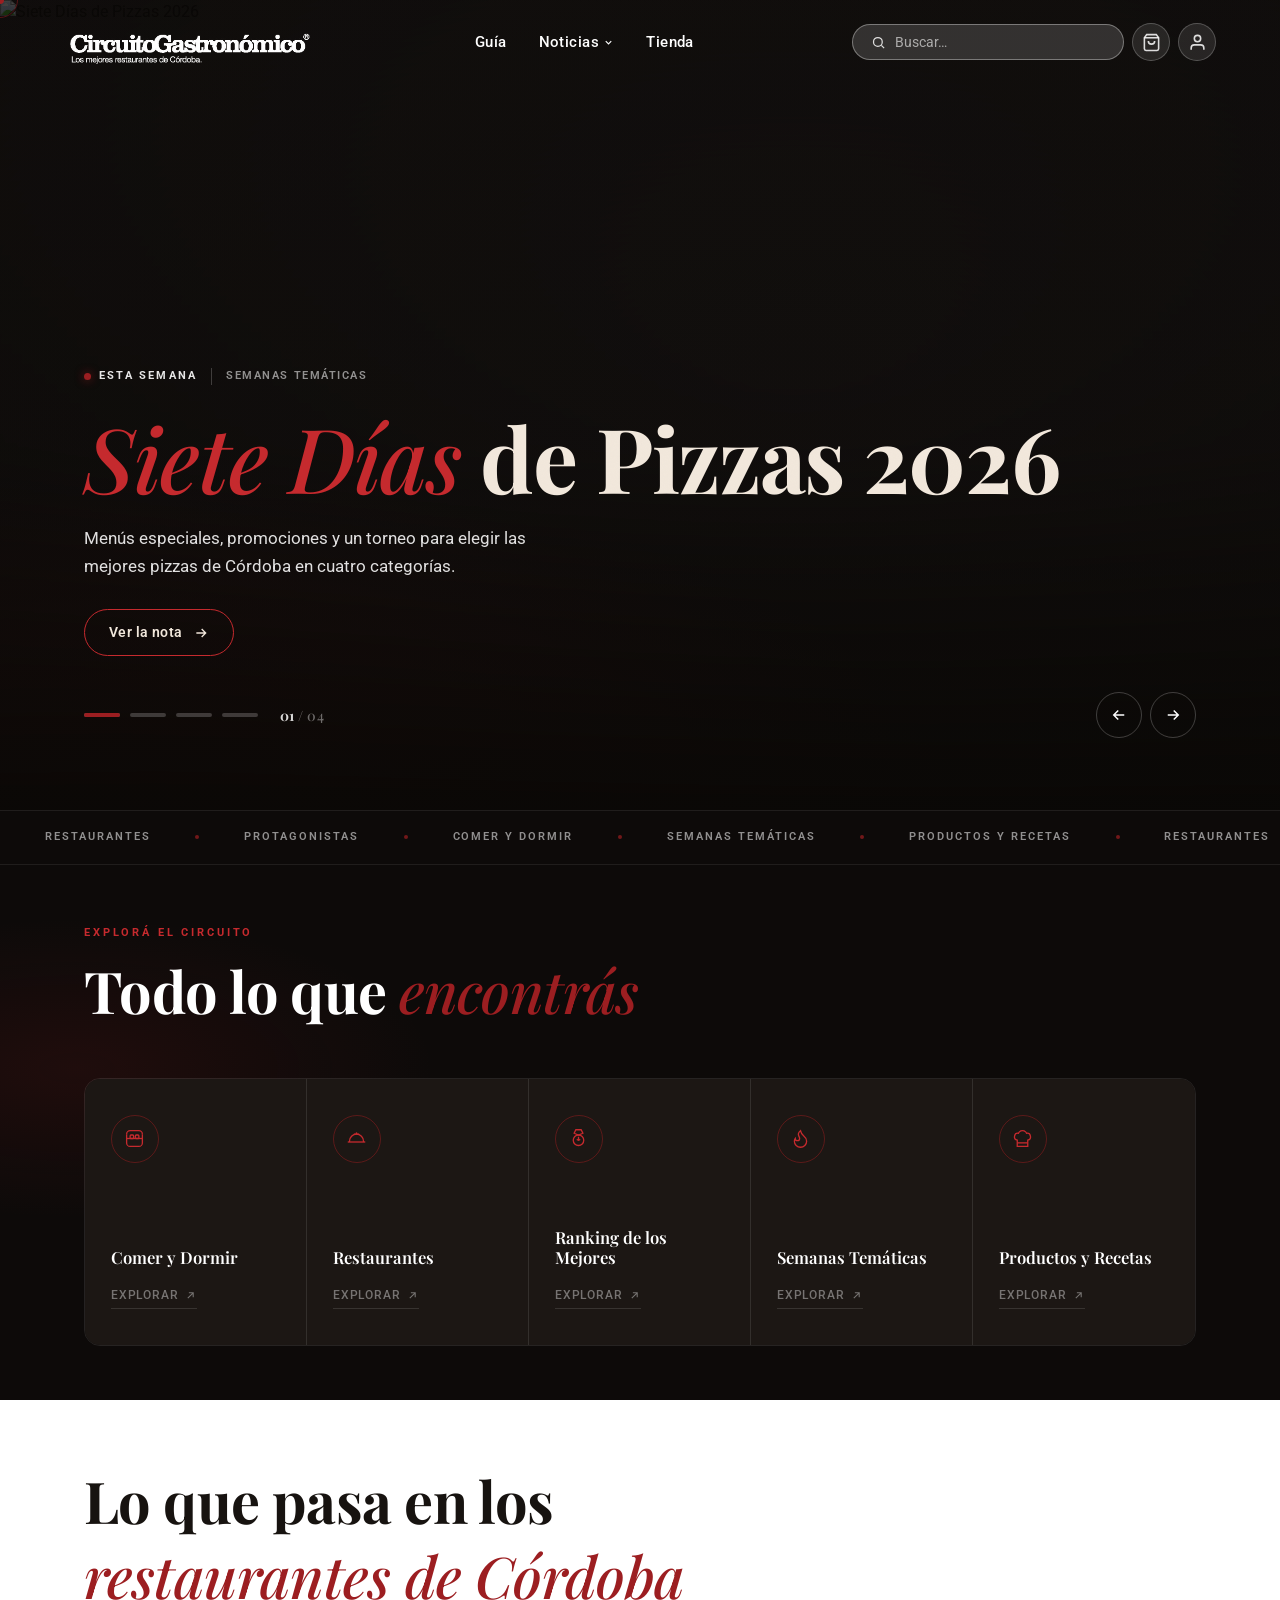
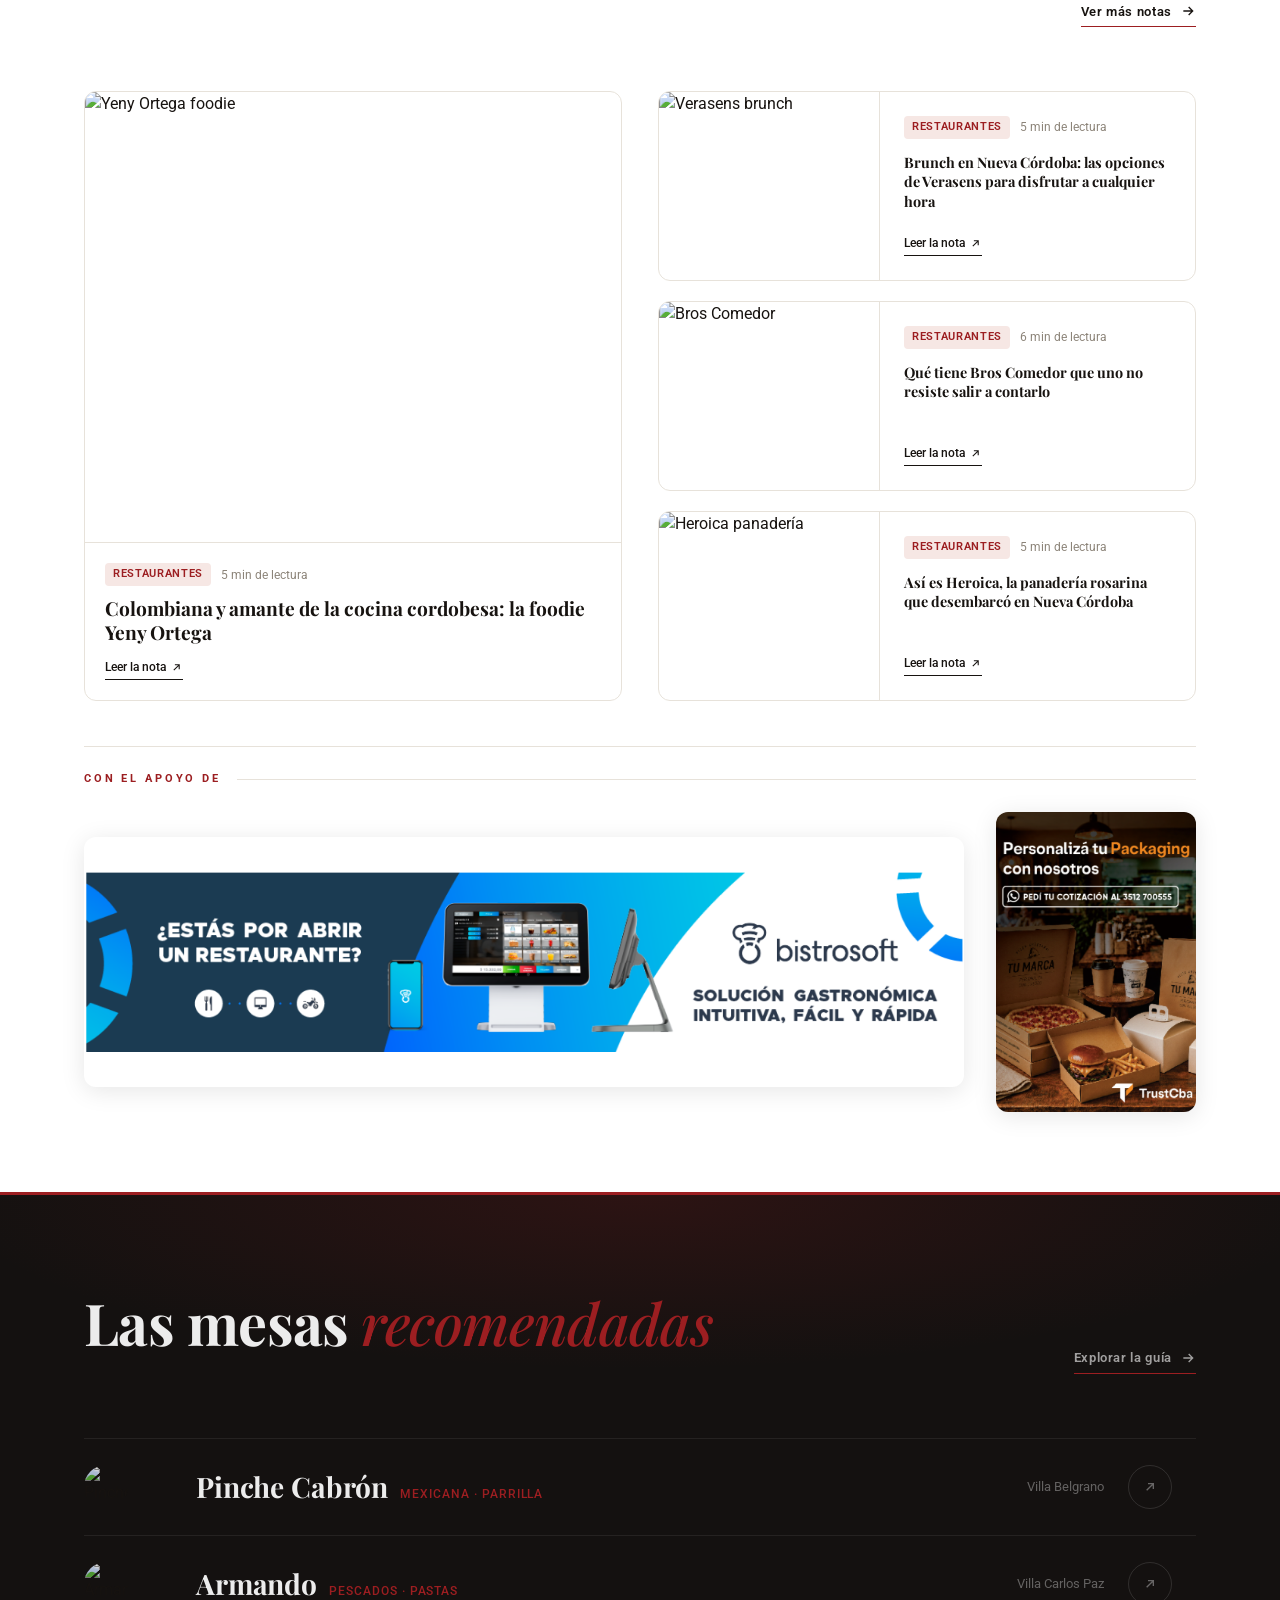
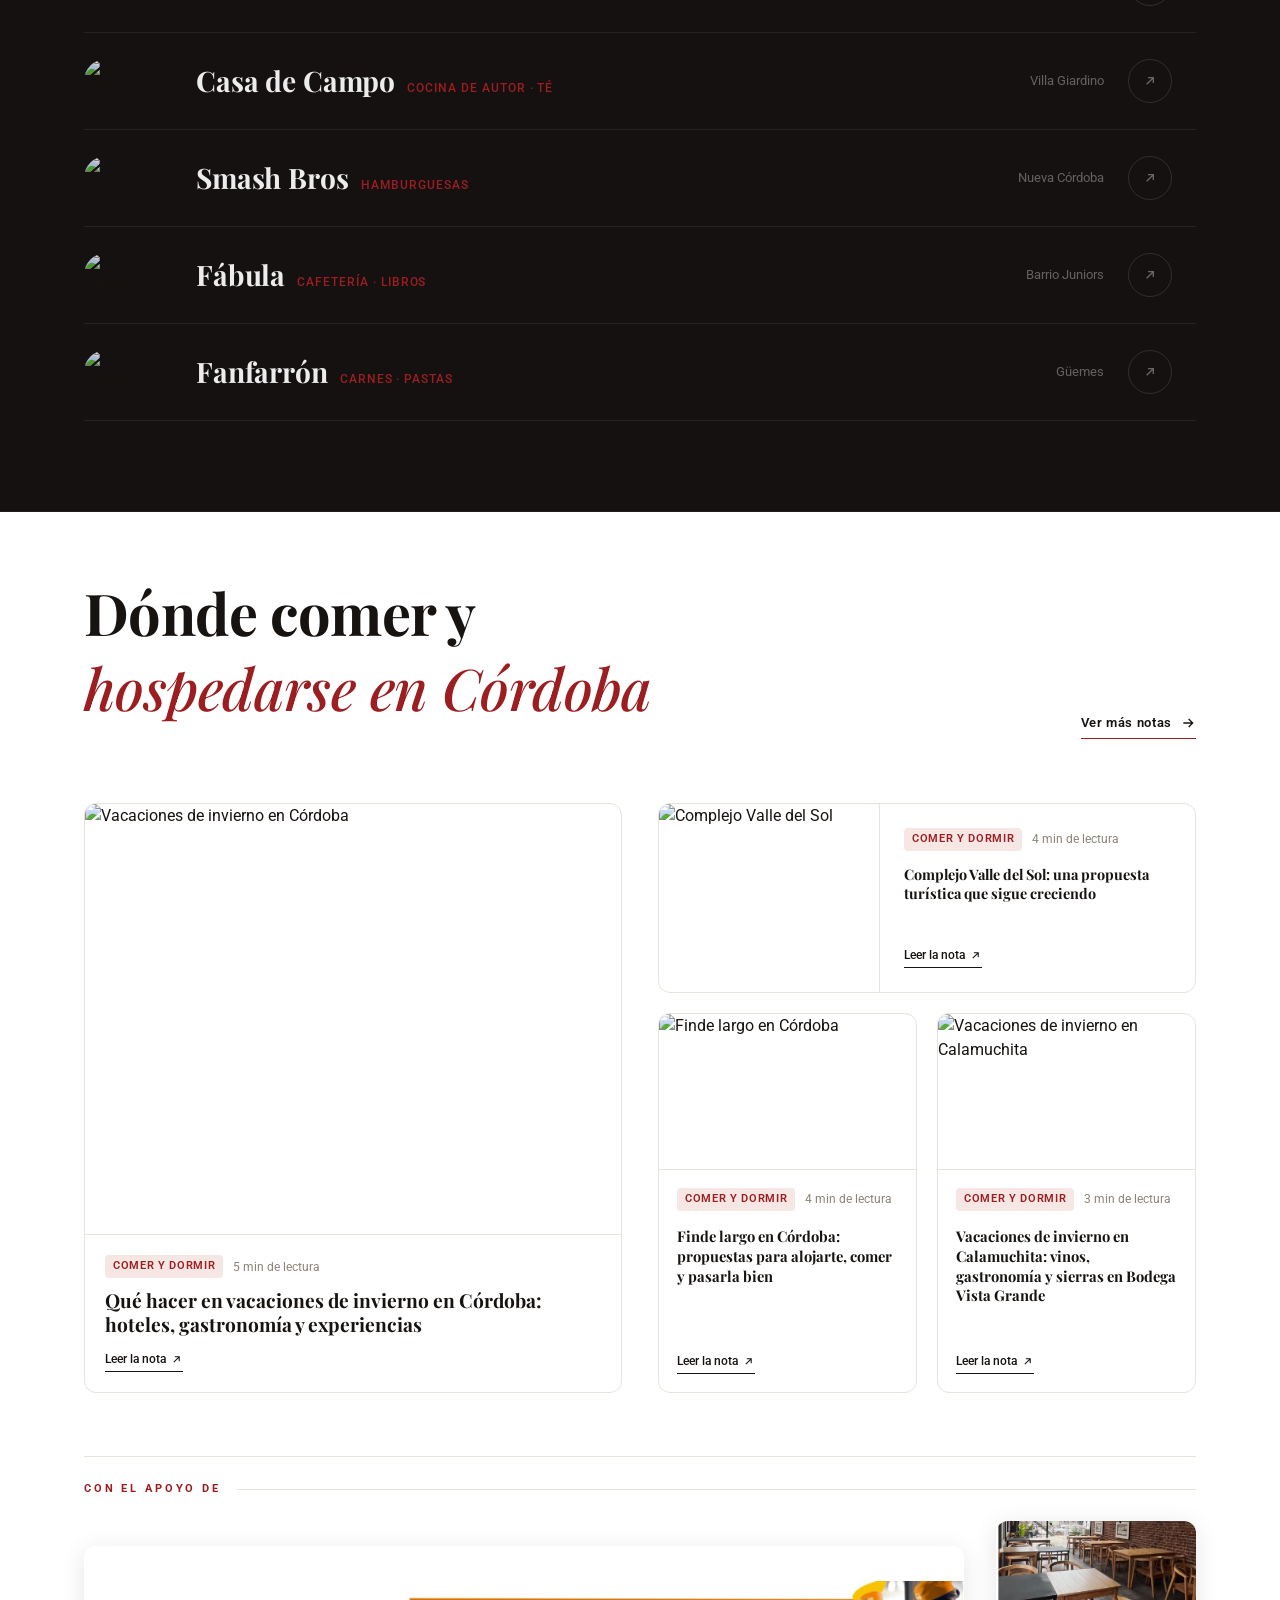
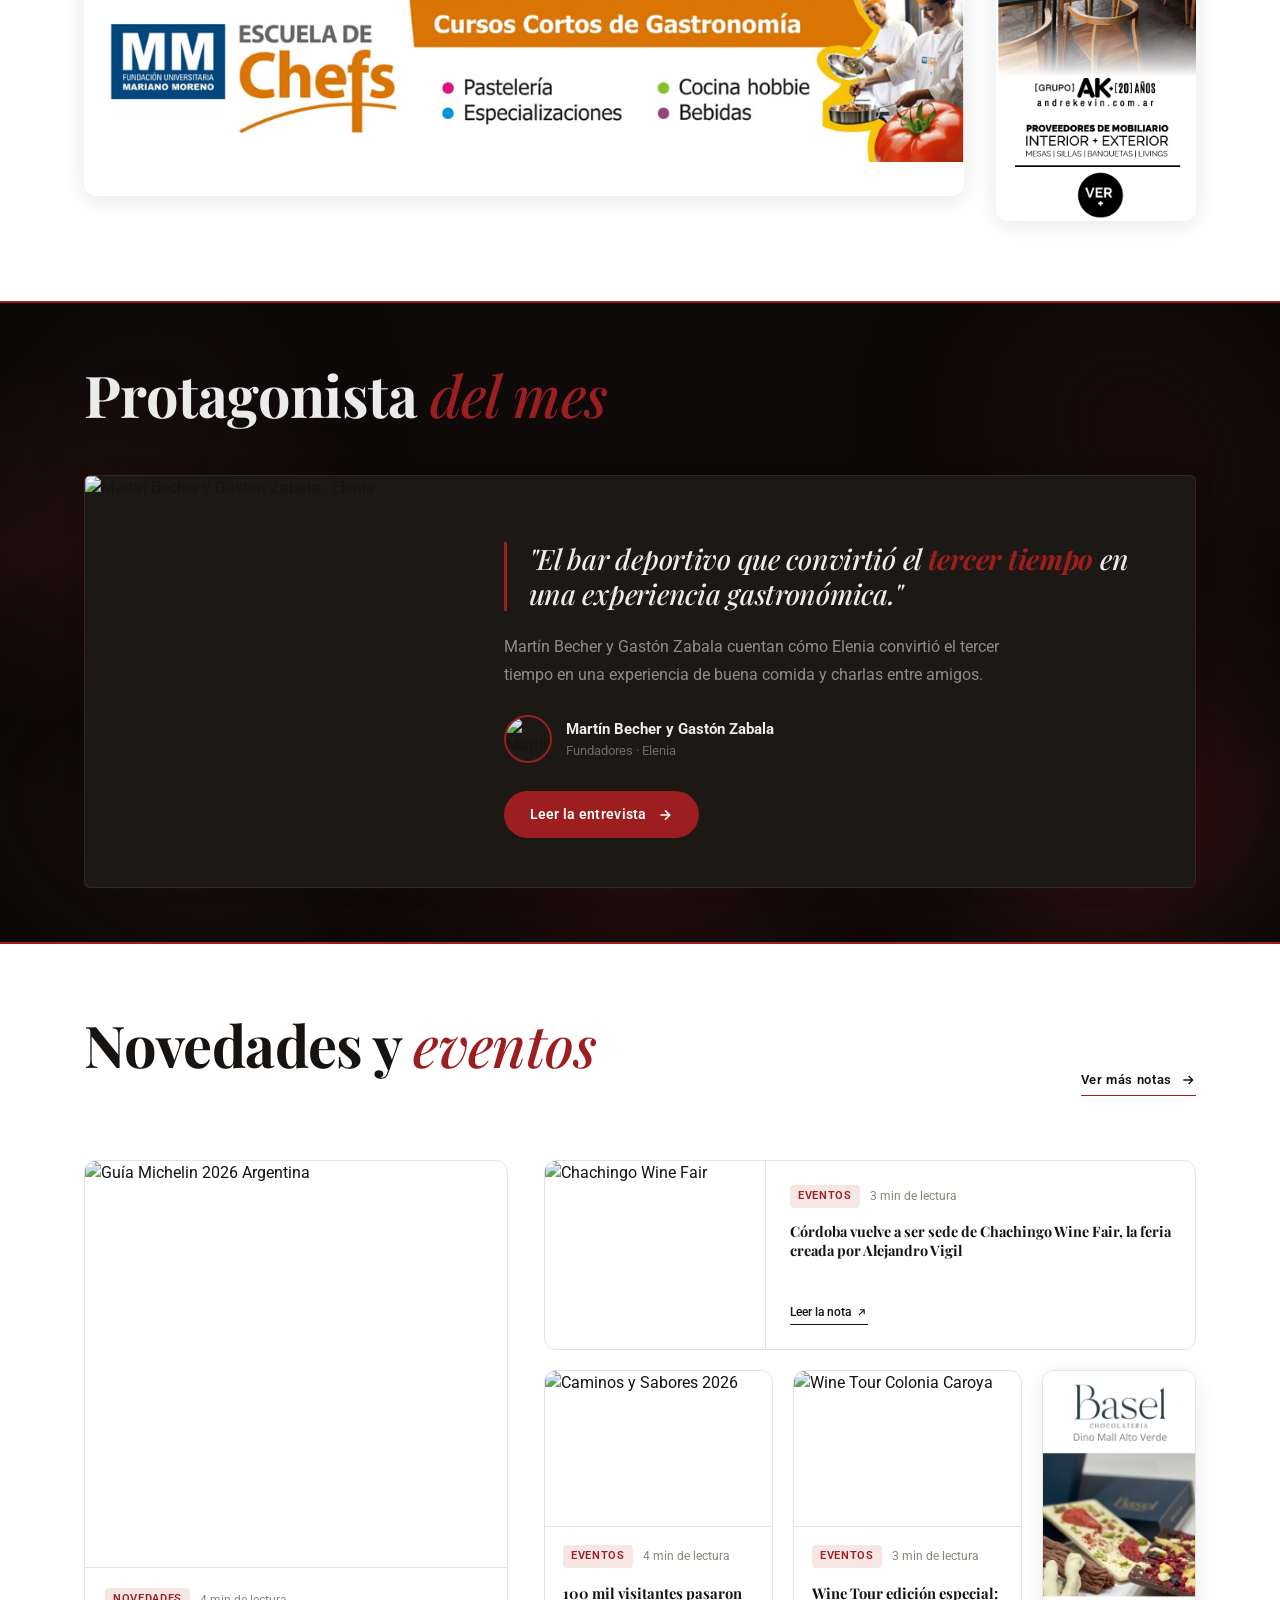
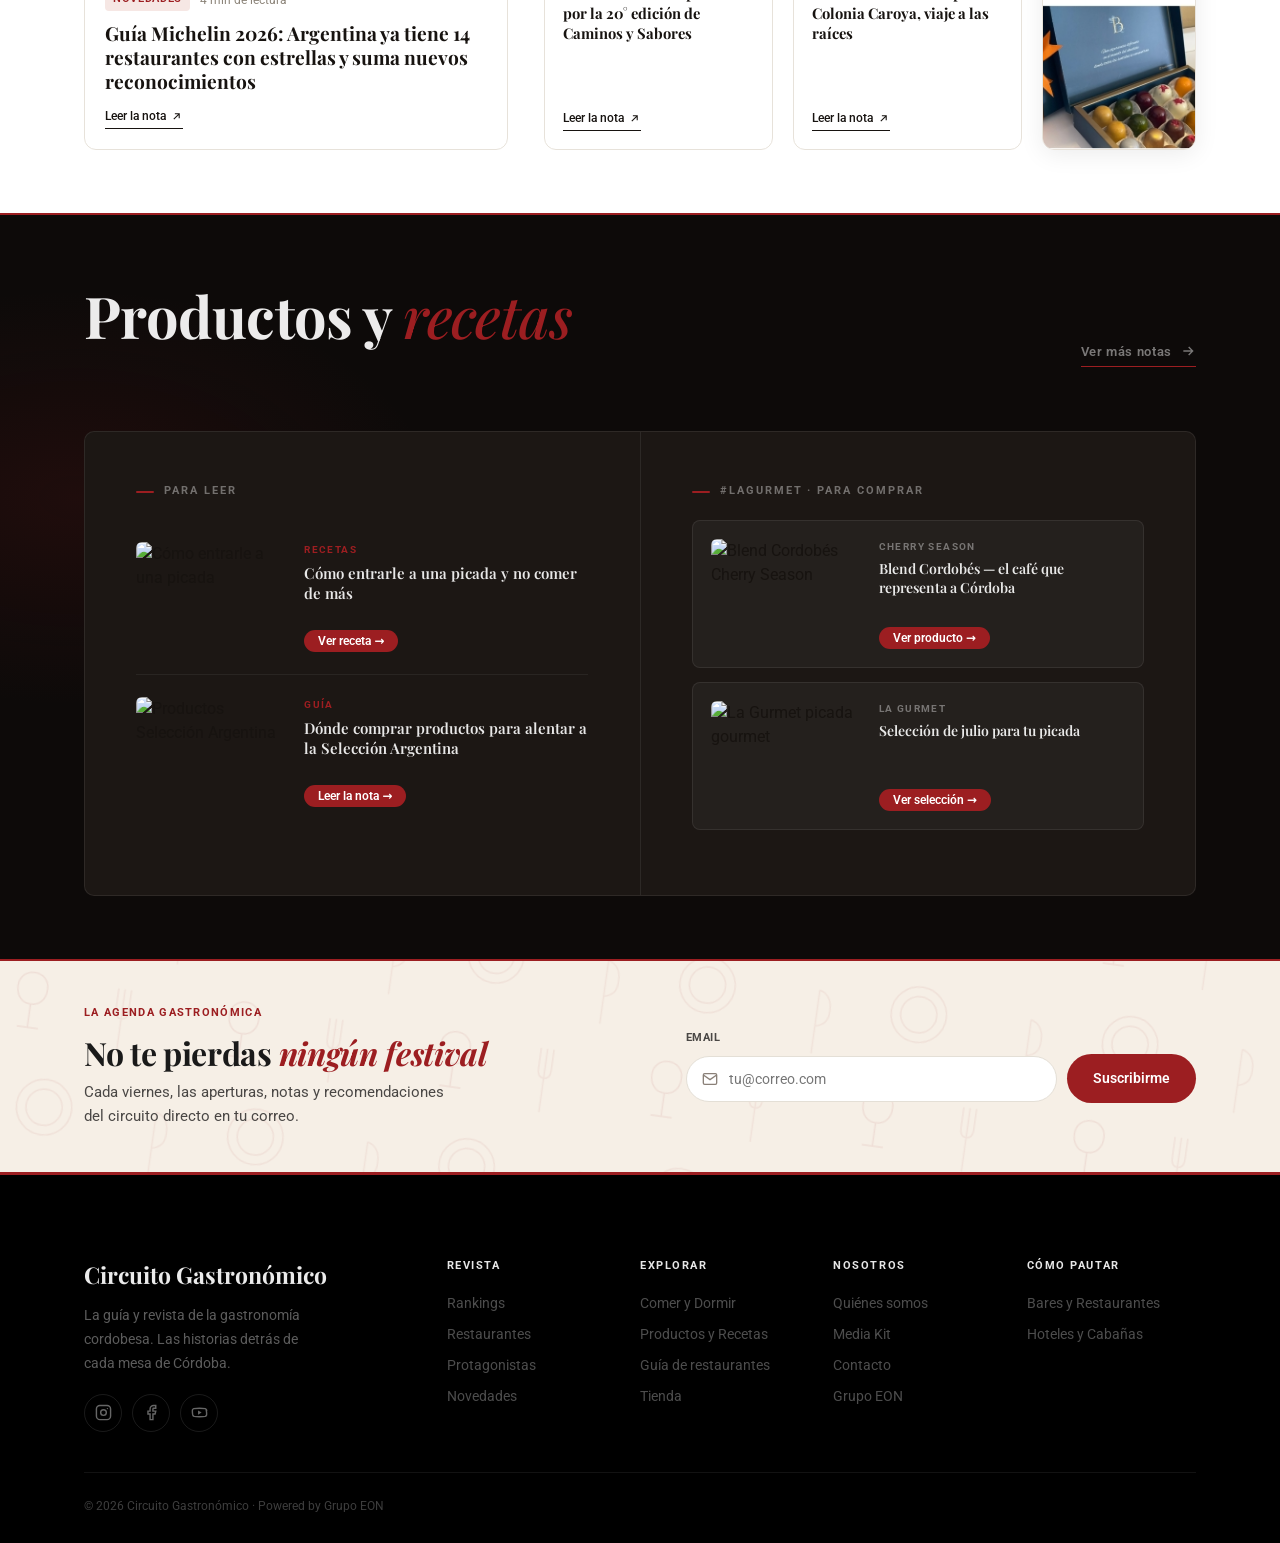
==== index.html @ ef9e2605 "First commit" ====
<!DOCTYPE html>
<html lang="es-AR">
<head>
<meta charset="UTF-8">
<meta name="viewport" content="width=device-width, initial-scale=1">
<meta name="description" content="Circuito Gastronómico — la guía y revista digital de la gastronomía cordobesa. Rankings, restaurantes y protagonistas de Córdoba.">
<meta property="og:title" content="Circuito Gastronómico — La gastronomía de Córdoba">
<meta property="og:image" content="https://circuitogastronomico.com/wp-content/uploads/2026/05/calasan-protagonista-scaled.jpg">
<link rel="icon" href="https://circuitogastronomico.com/wp-content/uploads/2025/01/cropped-CG-Icono-png-fondo-transparente-32x32.png">
<title>Circuito Gastronómico — La guía gastronómica de Córdoba</title>
<link rel="preconnect" href="https://fonts.googleapis.com">
<link rel="preconnect" href="https://fonts.gstatic.com" crossorigin>
<link rel="stylesheet" href="https://fonts.googleapis.com/css2?family=Playfair+Display:ital,wght@0,400;0,500;0,600;0,700;0,800;1,400;1,500;1,600;1,700&family=Roboto:ital,wght@0,300;0,400;0,500;0,700;0,900;1,400;1,500;1,700&display=swap">
<link rel="stylesheet" href="styles.css">
</head>
<body>

<!-- ============ NAV ============ -->
<div class="cur-dot" id="cur-dot" aria-hidden="true"></div>
<div class="cur-halo" id="cur-halo" aria-hidden="true"></div>

<header class="nav" id="site-nav">
  <a class="nav__logo" href="#top" aria-label="Circuito Gastronómico — inicio">
    <img src="logo-blanco.png" alt="Circuito Gastronómico">
  </a>

  <nav class="nav__links" id="nav-links" aria-label="Navegación principal">

    <!-- Logo mobile menu -->
    <div class="nav__menu-logo">
      <img src="logo-blanco.png" alt="Circuito Gastronómico">
    </div>

    <!-- Links -->
    <a href="https://circuitogastronomico.com/guia/">Guía</a>

    <div class="nav__item nav__item--has-sub">
      <a href="https://circuitogastronomico.com/noticias/" class="nav__item-link">
        Noticias
        <svg class="nav__chevron" width="11" height="11" viewBox="0 0 24 24" fill="none" stroke="currentColor" stroke-width="2.5" aria-hidden="true"><path d="M6 9l6 6 6-6"/></svg>
      </a>
      <div class="nav__submenu">
        <div class="nav__submenu-inner">
          <a href="https://circuitogastronomico.com/ranking/">Ranking de los mejores</a>
          <a href="https://circuitogastronomico.com/comer-y-dormir/">Comer y dormir</a>
          <a href="https://circuitogastronomico.com/protagonistas/">Protagonistas</a>
          <a href="https://circuitogastronomico.com/semanas-tematicas/">Semanas temáticas</a>
          <a href="https://circuitogastronomico.com/restaurantes/">Restaurantes</a>
          <a href="https://circuitogastronomico.com/productos-y-recetas/">Productos y recetas</a>
          <a href="https://circuitogastronomico.com/proveedores-gastro/">Proveedores gastro</a>
          <a href="https://circuitogastronomico.com/novedades-y-eventos/">Novedades y eventos</a>
        </div>
      </div>
    </div>

    <a href="https://circuitogastronomico.com/tienda/">Tienda</a>

    <!-- Iconos mobile menu -->
    <div class="nav__menu-icons">
      <a href="https://circuitogastronomico.com/carrito/" aria-label="Ver carrito">
        <svg width="22" height="22" viewBox="0 0 24 24" fill="none" stroke="currentColor" stroke-width="2" aria-hidden="true"><path d="M6 2L3 6v14a2 2 0 002 2h14a2 2 0 002-2V6l-3-4z"/><line x1="3" y1="6" x2="21" y2="6"/><path d="M16 10a4 4 0 01-8 0"/></svg>
        <span>Carrito</span>
      </a>
      <a href="https://circuitogastronomico.com/mi-cuenta/" aria-label="Mi cuenta">
        <svg width="22" height="22" viewBox="0 0 24 24" fill="none" stroke="currentColor" stroke-width="2" aria-hidden="true"><path d="M20 21v-2a4 4 0 00-4-4H8a4 4 0 00-4 4v2"/><circle cx="12" cy="7" r="4"/></svg>
        <span>Mi cuenta</span>
      </a>
    </div>

    <!-- Botón cerrar menú -->
    <button class="nav__menu-close" aria-label="Cerrar menú" id="nav-close">
      <svg width="24" height="24" viewBox="0 0 24 24" fill="none" stroke="currentColor" stroke-width="2" aria-hidden="true"><path d="M18 6L6 18M6 6l12 12"/></svg>
    </button>

  </nav>

  <div class="nav__actions">
    <form class="nav__search" role="search" action="https://circuitogastronomico.com/" method="get" target="_blank">
      <svg width="15" height="15" viewBox="0 0 24 24" fill="none" stroke="currentColor" stroke-width="2" aria-hidden="true"><circle cx="11" cy="11" r="7"/><path d="m21 21-4.35-4.35"/></svg>
      <input type="search" name="s" placeholder="Buscar…" aria-label="Buscar en Circuito Gastronómico">
    </form>

    <a href="https://circuitogastronomico.com/carrito/" class="nav__icon-btn" aria-label="Ver carrito">
      <svg width="19" height="19" viewBox="0 0 24 24" fill="none" stroke="currentColor" stroke-width="2" aria-hidden="true"><path d="M6 2L3 6v14a2 2 0 002 2h14a2 2 0 002-2V6l-3-4z"/><line x1="3" y1="6" x2="21" y2="6"/><path d="M16 10a4 4 0 01-8 0"/></svg>
    </a>

    <a href="https://circuitogastronomico.com/mi-cuenta/" class="nav__icon-btn" aria-label="Mi cuenta">
      <svg width="19" height="19" viewBox="0 0 24 24" fill="none" stroke="currentColor" stroke-width="2" aria-hidden="true"><path d="M20 21v-2a4 4 0 00-4-4H8a4 4 0 00-4 4v2"/><circle cx="12" cy="7" r="4"/></svg>
    </a>
  </div>

  <button class="nav__burger" aria-label="Abrir menú" aria-expanded="false" id="nav-burger">
    <svg width="20" height="20" viewBox="0 0 24 24" fill="none" stroke="currentColor" stroke-width="2" aria-hidden="true"><path d="M3 12h18M3 6h18M3 18h18"/></svg>
  </button>
</header>

<!-- ============ HERO ============ -->
<section class="hero" id="top" aria-roledescription="carrusel" aria-label="Noticias destacadas">
  <div class="hero__slides">
    <div class="hero__slide active">
      <img src="https://circuitogastronomico.com/wp-content/uploads/2025/07/alto-gandhi-pizza-napo-1024x1024.jpg" alt="Siete Días de Pizzas 2026">
    </div>
    <div class="hero__slide">
      <img src="https://circuitogastronomico.com/wp-content/uploads/2026/07/amigos-1024x682.jpg" alt="Día del Amigo 2026 en Córdoba">
    </div>
    <div class="hero__slide">
      <img src="https://circuitogastronomico.com/wp-content/uploads/2021/02/nashka-destacada-1024x939.jpg" alt="Restaurantes con juegos para niños en Córdoba">
    </div>
    <div class="hero__slide">
      <img src="https://circuitogastronomico.com/wp-content/uploads/2026/06/mundial-argentina-1024x683.png" alt="Dónde ver el Mundial en Córdoba">
    </div>
  </div>

  <div class="hero__inner wrap">
    <div class="hero__copy">
      <article class="hero__panel active">
        <div class="hero__eyebrow">
          <span class="live"><i></i>Esta semana</span>
          <span class="tag">Semanas Temáticas</span>
        </div>
        <h1 class="hero__title"><em>Siete Días</em> de Pizzas 2026</h1>
        <p class="hero__lead">Menús especiales, promociones y un torneo para elegir las mejores pizzas de Córdoba en cuatro categorías.</p>
        <a class="hero__readlink" href="https://circuitogastronomico.com/siete-dias-de-pizzas/">Ver la nota
          <svg width="16" height="16" viewBox="0 0 24 24" fill="none" stroke="currentColor" stroke-width="2" aria-hidden="true"><path d="M5 12h14M13 6l6 6-6 6"/></svg></a>
      </article>

      <article class="hero__panel">
        <div class="hero__eyebrow">
          <span class="live"><i></i>20 de julio</span>
          <span class="tag">Novedades y Eventos</span>
        </div>
        <h1 class="hero__title">Día del <em>Amigo</em> 2026 en&nbsp;Córdoba</h1>
        <p class="hero__lead">Bares y restaurantes con propuestas especiales para salir a comer y pasarla bien con tus amigos.</p>
        <a class="hero__readlink" href="https://circuitogastronomico.com/dia-del-amigo-2026-estas-son-las-propuestas-especiales-en-bares-y-restaurantes-de-cordoba/">Ver propuestas
          <svg width="16" height="16" viewBox="0 0 24 24" fill="none" stroke="currentColor" stroke-width="2" aria-hidden="true"><path d="M5 12h14M13 6l6 6-6 6"/></svg></a>
      </article>

      <article class="hero__panel">
        <div class="hero__eyebrow">
          <span class="live"><i></i>Guía</span>
          <span class="tag">Restaurantes</span>
        </div>
        <h1 class="hero__title">Comer con los <em>chicos</em> en&nbsp;Córdoba</h1>
        <p class="hero__lead">Los mejores restaurantes con juegos y espacios para niños, ideales para disfrutar en familia.</p>
        <a class="hero__readlink" href="https://circuitogastronomico.com/lugares-para-ir-a-comer-con-los-chicos-en-cordoba/">Ver la guía
          <svg width="16" height="16" viewBox="0 0 24 24" fill="none" stroke="currentColor" stroke-width="2" aria-hidden="true"><path d="M5 12h14M13 6l6 6-6 6"/></svg></a>
      </article>

      <article class="hero__panel">
        <div class="hero__eyebrow">
          <span class="live"><i></i>Mundial 2026</span>
          <span class="tag">Novedades y Eventos</span>
        </div>
        <h1 class="hero__title">El <em>Mundial</em> en&nbsp;Córdoba: dónde verlo</h1>
        <p class="hero__lead">Bares con pantallas gigantes, menús especiales y fan fest en el Parque Sarmiento. Todo para vivir cada partido.</p>
        <a class="hero__readlink" href="https://circuitogastronomico.com/donde-mirar-los-partidos-del-mundial-en-cordoba-bares-pantallas-gigantes-y-y-hasta-fan-fest-en-el-parque-sarmiento/">Ver la guía completa
          <svg width="16" height="16" viewBox="0 0 24 24" fill="none" stroke="currentColor" stroke-width="2" aria-hidden="true"><path d="M5 12h14M13 6l6 6-6 6"/></svg></a>
      </article>
    </div>

    <div class="hero__controls">
      <div class="hero__dots" role="tablist" aria-label="Elegir noticia">
        <button class="hero__dot active" role="tab" aria-selected="true" aria-label="Noticia 1"></button>
        <button class="hero__dot" role="tab" aria-selected="false" aria-label="Noticia 2"></button>
        <button class="hero__dot" role="tab" aria-selected="false" aria-label="Noticia 3"></button>
        <button class="hero__dot" role="tab" aria-selected="false" aria-label="Noticia 4"></button>
      </div>
      <span class="hero__count"><b>01</b> / 04</span>
      <div class="hero__arrows">
        <button class="hero__arrow" data-dir="-1" aria-label="Noticia anterior">
          <svg width="18" height="18" viewBox="0 0 24 24" fill="none" stroke="currentColor" stroke-width="2" aria-hidden="true"><path d="M19 12H5M11 6l-6 6 6 6"/></svg>
        </button>
        <button class="hero__arrow" data-dir="1" aria-label="Noticia siguiente">
          <svg width="18" height="18" viewBox="0 0 24 24" fill="none" stroke="currentColor" stroke-width="2" aria-hidden="true"><path d="M5 12h14M13 6l6 6-6 6"/></svg>
        </button>
      </div>
    </div>
  </div>


</section>

<!-- ============ MARQUESINA ============ -->
<div class="marquee-bar" aria-hidden="true">
  <div class="marquee-track">
    <span class="marquee-set">
      <span>Restaurantes</span><i></i>
      <span>Protagonistas</span><i></i>
      <span>Comer y Dormir</span><i></i>
      <span>Semanas Temáticas</span><i></i>
      <span>Productos y Recetas</span><i></i>
    </span>
    <span class="marquee-set" aria-hidden="true">
      <span>Restaurantes</span><i></i>
      <span>Protagonistas</span><i></i>
      <span>Comer y Dormir</span><i></i>
      <span>Semanas Temáticas</span><i></i>
      <span>Productos y Recetas</span><i></i>
    </span>
  </div>
</div>

<!-- ============ CATEGORÍAS ============ -->
<section class="cats-section" id="categorias">
  <div class="wrap">
    <div class="cats-head">
      <span class="kicker" style="color:var(--accent-bright)">Explorá el circuito</span>
      <h2 class="section__title serif cats-title" style="margin-top:10px">Todo lo que <em>encontrás</em></h2>
    </div>
    <div class="cats-grid">

      <!-- Comer y Dormir — icono: cama con almohada -->
      <a class="cat-card" href="https://circuitogastronomico.com/category/comer-y-dormir/">
        <div class="cat-card__bg" style="background-image:url('https://circuitogastronomico.com/wp-content/uploads/elementor/thumbs/posada-la-matilde-entorno-qn7tqijnu7ubqyuqisnozssvcvu65t7mrsmm4iqi6c.jpg')"></div>
        <div class="cat-card__icon-wrap">
          <div class="cat-card__icon">
            <svg width="21" height="21" viewBox="0 0 24 24" fill="none" stroke="currentColor" stroke-width="1.5" aria-hidden="true"><path d="M3 7v10M21 7v10"/><path d="M3 12h18"/><path d="M3 7a4 4 0 0 1 4-4h10a4 4 0 0 1 4 4"/><path d="M3 17a4 4 0 0 0 4 4h10a4 4 0 0 0 4-4"/><rect x="7" y="8" width="4" height="4" rx="1"/><rect x="13" y="8" width="4" height="4" rx="1"/></svg>
          </div>
          <div class="cat-card__icon cat-card__icon--hover">
            <svg width="21" height="21" viewBox="0 0 24 24" fill="none" stroke="currentColor" stroke-width="1.5" aria-hidden="true"><path d="M3 7v10M21 7v10"/><path d="M3 12h18"/><path d="M3 7a4 4 0 0 1 4-4h10a4 4 0 0 1 4 4"/><path d="M3 17a4 4 0 0 0 4 4h10a4 4 0 0 0 4-4"/><rect x="7" y="8" width="4" height="4" rx="1"/><rect x="13" y="8" width="4" height="4" rx="1"/></svg>
          </div>
        </div>
        <div class="cat-card__body">
          <h3 class="cat-card__name serif">Comer y Dormir</h3>
          <span class="cat-card__cta">Explorar <svg width="13" height="13" viewBox="0 0 24 24" fill="none" stroke="currentColor" stroke-width="2" aria-hidden="true"><path d="M7 17 17 7M9 7h8v8"/></svg></span>
        </div>
      </a>

      <!-- Restaurantes — icono: cloche de plato -->
      <a class="cat-card" href="https://circuitogastronomico.com/category/restaurantes/">
        <div class="cat-card__bg" style="background-image:url('https://circuitogastronomico.com/wp-content/uploads/2023/11/Bodegon-del-Sur-38-baja-1024x903.jpg')"></div>
        <div class="cat-card__icon-wrap">
          <div class="cat-card__icon">
            <svg width="21" height="21" viewBox="0 0 24 24" fill="none" stroke="currentColor" stroke-width="1.5" aria-hidden="true"><path d="M2 16h20"/><path d="M4 16v-1a8 8 0 0 1 16 0v1"/><path d="M12 7V5"/><path d="M9 7h6"/></svg>
          </div>
          <div class="cat-card__icon cat-card__icon--hover">
            <svg width="21" height="21" viewBox="0 0 24 24" fill="none" stroke="currentColor" stroke-width="1.5" aria-hidden="true"><path d="M2 16h20"/><path d="M4 16v-1a8 8 0 0 1 16 0v1"/><path d="M12 7V5"/><path d="M9 7h6"/></svg>
          </div>
        </div>
        <div class="cat-card__body">
          <h3 class="cat-card__name serif">Restaurantes</h3>
          <span class="cat-card__cta">Explorar <svg width="13" height="13" viewBox="0 0 24 24" fill="none" stroke="currentColor" stroke-width="2" aria-hidden="true"><path d="M7 17 17 7M9 7h8v8"/></svg></span>
        </div>
      </a>

      <!-- Ranking — icono: medalla con cinta -->
      <a class="cat-card" href="https://circuitogastronomico.com/category/rankings-los-mejores/">
        <div class="cat-card__bg" style="background-image:url('https://circuitogastronomico.com/wp-content/uploads/elementor/thumbs/torneo-lomito-2026-gourmet-1-rnovk5gpyvit66un3dlilshj7nxb5le30a90q0yq2s.jpg')"></div>
        <div class="cat-card__icon-wrap">
          <div class="cat-card__icon">
            <svg width="21" height="21" viewBox="0 0 24 24" fill="none" stroke="currentColor" stroke-width="1.5" aria-hidden="true"><circle cx="12" cy="14" r="6"/><path d="M9 2h6l2 4-5 2-5-2 2-4z"/><path d="M12 14v-4"/><path d="M10 13l2 1 2-1"/></svg>
          </div>
          <div class="cat-card__icon cat-card__icon--hover">
            <svg width="21" height="21" viewBox="0 0 24 24" fill="none" stroke="currentColor" stroke-width="1.5" aria-hidden="true"><circle cx="12" cy="14" r="6"/><path d="M9 2h6l2 4-5 2-5-2 2-4z"/><path d="M12 14v-4"/><path d="M10 13l2 1 2-1"/></svg>
          </div>
        </div>
        <div class="cat-card__body">
          <h3 class="cat-card__name serif">Ranking de los Mejores</h3>
          <span class="cat-card__cta">Explorar <svg width="13" height="13" viewBox="0 0 24 24" fill="none" stroke="currentColor" stroke-width="2" aria-hidden="true"><path d="M7 17 17 7M9 7h8v8"/></svg></span>
        </div>
      </a>

      <!-- Semanas Temáticas — icono: llama/fuego -->
      <a class="cat-card" href="https://circuitogastronomico.com/category/novedades-eventos/">
        <div class="cat-card__bg" style="background-image:url('https://circuitogastronomico.com/wp-content/uploads/2025/04/locro-criollo.jpg')"></div>
        <div class="cat-card__icon-wrap">
          <div class="cat-card__icon">
            <svg width="21" height="21" viewBox="0 0 24 24" fill="none" stroke="currentColor" stroke-width="1.5" aria-hidden="true"><path d="M8.5 14.5A2.5 2.5 0 0 0 11 12c0-1.38-.5-2-1-3-1.072-2.143-.224-4.054 2-6 .5 2.5 2 4.9 4 6.5 2 1.6 3 3.5 3 5.5a7 7 0 1 1-14 0c0-1.153.433-2.294 1-3a2.5 2.5 0 0 0 2.5 2.5z"/></svg>
          </div>
          <div class="cat-card__icon cat-card__icon--hover">
            <svg width="21" height="21" viewBox="0 0 24 24" fill="none" stroke="currentColor" stroke-width="1.5" aria-hidden="true"><path d="M8.5 14.5A2.5 2.5 0 0 0 11 12c0-1.38-.5-2-1-3-1.072-2.143-.224-4.054 2-6 .5 2.5 2 4.9 4 6.5 2 1.6 3 3.5 3 5.5a7 7 0 1 1-14 0c0-1.153.433-2.294 1-3a2.5 2.5 0 0 0 2.5 2.5z"/></svg>
          </div>
        </div>
        <div class="cat-card__body">
          <h3 class="cat-card__name serif">Semanas Temáticas</h3>
          <span class="cat-card__cta">Explorar <svg width="13" height="13" viewBox="0 0 24 24" fill="none" stroke="currentColor" stroke-width="2" aria-hidden="true"><path d="M7 17 17 7M9 7h8v8"/></svg></span>
        </div>
      </a>

      <!-- Productos y Recetas — icono: gorro de chef -->
      <a class="cat-card" href="https://circuitogastronomico.com/category/productos-y-recetas/">
        <div class="cat-card__bg" style="background-image:url('https://circuitogastronomico.com/wp-content/uploads/2024/04/Caja-La-Gurmet-2023-12_27-baja1-1024x683.jpg')"></div>
        <div class="cat-card__icon-wrap">
          <div class="cat-card__icon">
            <svg width="21" height="21" viewBox="0 0 24 24" fill="none" stroke="currentColor" stroke-width="1.5" aria-hidden="true"><path d="M6 13.87A4 4 0 0 1 7.41 6a5.11 5.11 0 0 1 1.05-1.54 5 5 0 0 1 7.08 0A5.11 5.11 0 0 1 16.59 6 4 4 0 0 1 18 13.87V21H6Z"/><line x1="6" x2="18" y1="17" y2="17"/></svg>
          </div>
          <div class="cat-card__icon cat-card__icon--hover">
            <svg width="21" height="21" viewBox="0 0 24 24" fill="none" stroke="currentColor" stroke-width="1.5" aria-hidden="true"><path d="M6 13.87A4 4 0 0 1 7.41 6a5.11 5.11 0 0 1 1.05-1.54 5 5 0 0 1 7.08 0A5.11 5.11 0 0 1 16.59 6 4 4 0 0 1 18 13.87V21H6Z"/><line x1="6" x2="18" y1="17" y2="17"/></svg>
          </div>
        </div>
        <div class="cat-card__body">
          <h3 class="cat-card__name serif">Productos y Recetas</h3>
          <span class="cat-card__cta">Explorar <svg width="13" height="13" viewBox="0 0 24 24" fill="none" stroke="currentColor" stroke-width="2" aria-hidden="true"><path d="M7 17 17 7M9 7h8v8"/></svg></span>
        </div>
      </a>

    </div>

    <!-- Indicador scroll horizontal mobile -->
    <div class="cats-scroll-hint" aria-hidden="true">
      <span class="cats-scroll-hint__line"></span>
      <span class="cats-scroll-hint__label">Scroll</span>
      <svg class="cats-scroll-hint__svg" xmlns="http://www.w3.org/2000/svg" width="28" height="28" viewBox="0 0 256 256"><path d="M212,140v36c0,24.66-8.08,41.1-8.42,41.79a4,4,0,1,1-7.16-3.58c.07-.15,7.58-15.55,7.58-38.21V140a16,16,0,0,0-32,0v4a4,4,0,0,1-8,0V124a16,16,0,0,0-32,0v12a4,4,0,0,1-8,0V68a16,16,0,0,0-32,0V176a4,4,0,0,1-7.39,2.11l-18.68-30a.75.75,0,0,1-.07-.12,16,16,0,0,0-27.72,16l29.31,50a4,4,0,0,1-6.9,4L31.22,168a24,24,0,0,1,41.52-24.09L84,162V68a24,24,0,0,1,48,0v38.13a24,24,0,0,1,39.94,16.06A24,24,0,0,1,212,140Zm38.83-86.83-32-32a4,4,0,0,0-5.66,5.66L238.34,52H176a4,4,0,0,0,0,8h62.34L213.17,85.17a4,4,0,0,0,5.66,5.66l32-32A4,4,0,0,0,250.83,53.17Z"/></svg>
      <span class="cats-scroll-hint__line"></span>
    </div>

  </div>
</section>

<!-- ============ NOTA DESTACADA ============ -->
<section class="section wrap" id="destacada">
  <div class="section__head reveal">
    <h2 class="section__title serif">Lo que pasa en los <em>restaurantes de Córdoba</em></h2>
    <a class="section__more" href="https://circuitogastronomico.com/category/rankings-los-mejores/">Ver más notas
      <svg width="16" height="16" viewBox="0 0 24 24" fill="none" stroke="currentColor" stroke-width="2" aria-hidden="true"><path d="M5 12h14M13 6l6 6-6 6"/></svg></a>
  </div>

  <div class="ed-grid">

    <!-- COLUMNA IZQUIERDA: card grande -->
    <div class="ed-left">
      <div class="card-3d">
        <a class="ed-main" href="https://circuitogastronomico.com/colombiana-y-amante-de-la-cocina-cordobesa-la-foodie-yeny-ortega/">
          <div class="ed-main__img">
            <img src="https://circuitogastronomico.com/wp-content/uploads/2026/07/c7f7d9b1-b201-41d6-b7a9-2259af2ba18e.jpg" alt="Yeny Ortega foodie" loading="lazy">
          </div>
          <div class="ed-main__body">
            <div class="ed-meta">
              <span class="ed-cat">Restaurantes</span>
              <span class="ed-time">5 min de lectura</span>
            </div>
            <h3 class="ed-main__title serif">Colombiana y amante de la cocina cordobesa: la foodie Yeny Ortega</h3>
            <span class="ed-readmore">Leer la nota <svg width="13" height="13" viewBox="0 0 24 24" fill="none" stroke="currentColor" stroke-width="2" aria-hidden="true"><path d="M7 17 17 7M9 7h8v8"/></svg></span>
          </div>
        </a>
      </div>
    </div>

    <!-- COLUMNA DERECHA: 3 cards horizontales apiladas -->
    <div class="ed-right">

      <div class="card-3d">
        <a class="ed-row" href="https://circuitogastronomico.com/brunch-en-nueva-cordoba-las-opciones-de-verasens-para-disfrutar-a-cualquier-hora/">
          <div class="ed-row__img">
            <img src="https://circuitogastronomico.com/wp-content/uploads/2024/05/Verasens-2025_30-cuadrado-1024x1024.jpg" alt="Verasens brunch" loading="lazy">
          </div>
          <div class="ed-row__body">
            <div class="ed-meta">
              <span class="ed-cat">Restaurantes</span>
              <span class="ed-time">5 min de lectura</span>
            </div>
            <h4 class="ed-row__title serif">Brunch en Nueva Córdoba: las opciones de Verasens para disfrutar a cualquier hora</h4>
            <span class="ed-readmore">Leer la nota <svg width="13" height="13" viewBox="0 0 24 24" fill="none" stroke="currentColor" stroke-width="2" aria-hidden="true"><path d="M7 17 17 7M9 7h8v8"/></svg></span>
          </div>
        </a>
      </div>

      <div class="card-3d">
        <a class="ed-row" href="https://circuitogastronomico.com/que-tiene-bros-comedor-que-uno-no-resiste-salir-a-contarlo/">
          <div class="ed-row__img">
            <img src="https://circuitogastronomico.com/wp-content/uploads/2023/03/Bros-2025_13-cuadrado-1024x1024.jpg" alt="Bros Comedor" loading="lazy">
          </div>
          <div class="ed-row__body">
            <div class="ed-meta">
              <span class="ed-cat">Restaurantes</span>
              <span class="ed-time">6 min de lectura</span>
            </div>
            <h4 class="ed-row__title serif">Qué tiene Bros Comedor que uno no resiste salir a contarlo</h4>
            <span class="ed-readmore">Leer la nota <svg width="13" height="13" viewBox="0 0 24 24" fill="none" stroke="currentColor" stroke-width="2" aria-hidden="true"><path d="M7 17 17 7M9 7h8v8"/></svg></span>
          </div>
        </a>
      </div>

      <div class="card-3d">
        <a class="ed-row" href="https://circuitogastronomico.com/asi-es-heroica-la-panaderia-rosarina-que-desembarco-en-nueva-cordoba/">
          <div class="ed-row__img">
            <img src="https://circuitogastronomico.com/wp-content/uploads/2026/07/heroica1-1.jpg" alt="Heroica panadería" loading="lazy">
          </div>
          <div class="ed-row__body">
            <div class="ed-meta">
              <span class="ed-cat">Restaurantes</span>
              <span class="ed-time">5 min de lectura</span>
            </div>
            <h4 class="ed-row__title serif">Así es Heroica, la panadería rosarina que desembarcó en Nueva Córdoba</h4>
            <span class="ed-readmore">Leer la nota <svg width="13" height="13" viewBox="0 0 24 24" fill="none" stroke="currentColor" stroke-width="2" aria-hidden="true"><path d="M7 17 17 7M9 7h8v8"/></svg></span>
          </div>
        </a>
      </div>

    </div>

  </div>
</section>

<!-- ============ AD MOBILE (solo mobile) ============ -->
<div class="ad-mobile">
  <div class="wrap">
    <div class="sponsors__divider">
      <span class="kicker">Con el apoyo de</span>
      <span class="sponsors__line"></span>
    </div>
    <a href="https://www.instagram.com/" target="_blank" rel="noopener sponsored" aria-label="Auspiciante">
      <img src="MobileVertical2.png" alt="Auspiciante">
    </a>
  </div>
</div>

<!-- ============ AUSPICIANTES ============ -->
<aside class="sponsors" aria-label="Auspiciantes">
  <div class="wrap">

    <div class="sponsors__divider">
      <span class="kicker">Con el apoyo de</span>
      <span class="sponsors__line"></span>
    </div>

    <div class="sponsors__row">

      <div class="sponsors__viewport" id="sponsorsStage">
        <a class="sponsors__card active" href="https://www.instagram.com/" target="_blank" rel="noopener sponsored" aria-label="Auspiciante 1">
          <picture>
            <source media="(max-width: 768px)" srcset="Mobile horizontal.png">
            <img class="sponsors__img" src="Publicidad 3.png" alt="Auspiciante">
          </picture>
        </a>
      </div>

      <div class="sponsors__viewport sponsors__viewport--vertical">
        <a class="sponsors__card active" href="https://www.instagram.com/" target="_blank" rel="noopener sponsored" aria-label="Auspiciante 2">
          <picture>
            <source media="(max-width: 768px)" srcset="Mobile vertical.png">
            <img class="sponsors__img" src="PublicidadVertical.png" alt="Auspiciante">
          </picture>
        </a>
      </div>

    </div>


  </div>
</aside>

<!-- ============ DIRECTORIO ============ -->
<section class="dir" id="directorio">
  <div class="section wrap" style="padding-block:clamp(64px,10vh,120px)">
    <div class="section__head reveal">
      <h2 class="section__title serif">Las mesas <em>recomendadas</em></h2>
      <a class="section__more" href="https://app.circuitogastronomico.com/buscador/">Explorar la guía
        <svg width="16" height="16" viewBox="0 0 24 24" fill="none" stroke="currentColor" stroke-width="2" aria-hidden="true"><path d="M5 12h14M13 6l6 6-6 6"/></svg></a>
    </div>
    <div class="dir__list">
      <a class="dir__row reveal" href="https://app.circuitogastronomico.com/restaurante/pinche-cabron/">
        <img class="dir__thumb" src="https://appetizer.com.ar/assets/uploads/restaurantes/32a85-pinche-cabron-tacos-.jpg" alt="Pinche Cabrón" loading="lazy">
        <span class="dir__name serif">Pinche Cabrón <small>Mexicana · Parrilla</small></span>
        <span class="dir__zone">Villa Belgrano</span>
        <span class="dir__go"><svg width="16" height="16" viewBox="0 0 24 24" fill="none" stroke="currentColor" stroke-width="2" aria-hidden="true"><path d="M7 17 17 7M9 7h8v8"/></svg></span>
      </a>
      <a class="dir__row reveal" href="https://app.circuitogastronomico.com/restaurante/armando-restaurante/">
        <img class="dir__thumb" src="https://appetizer.com.ar/assets/uploads/restaurantes/54b2a-armando-32-cuadrado.jpg" alt="Armando Restaurante" loading="lazy">
        <span class="dir__name serif">Armando <small>Pescados · Pastas</small></span>
        <span class="dir__zone">Villa Carlos Paz</span>
        <span class="dir__go"><svg width="16" height="16" viewBox="0 0 24 24" fill="none" stroke="currentColor" stroke-width="2" aria-hidden="true"><path d="M7 17 17 7M9 7h8v8"/></svg></span>
      </a>
      <a class="dir__row reveal" href="https://app.circuitogastronomico.com/restaurante/casa-de-campo/">
        <img class="dir__thumb" src="https://appetizer.com.ar/assets/uploads/restaurantes/a840d-casa-de-campo-pulpo.jpg" alt="Casa de Campo" loading="lazy">
        <span class="dir__name serif">Casa de Campo <small>Cocina de Autor · Té</small></span>
        <span class="dir__zone">Villa Giardino</span>
        <span class="dir__go"><svg width="16" height="16" viewBox="0 0 24 24" fill="none" stroke="currentColor" stroke-width="2" aria-hidden="true"><path d="M7 17 17 7M9 7h8v8"/></svg></span>
      </a>
      <a class="dir__row reveal" href="https://app.circuitogastronomico.com/restaurante/smash-bros/">
        <img class="dir__thumb" src="https://appetizer.com.ar/assets/uploads/restaurantes/1bafb-whatsapp-image-2025-09-11-at-14.19.28-2-.jpeg" alt="Smash Bros" loading="lazy">
        <span class="dir__name serif">Smash Bros <small>Hamburguesas</small></span>
        <span class="dir__zone">Nueva Córdoba</span>
        <span class="dir__go"><svg width="16" height="16" viewBox="0 0 24 24" fill="none" stroke="currentColor" stroke-width="2" aria-hidden="true"><path d="M7 17 17 7M9 7h8v8"/></svg></span>
      </a>
      <a class="dir__row reveal" href="https://app.circuitogastronomico.com/restaurante/fabula-libros-y-cafe/">
        <img class="dir__thumb" src="https://appetizer.com.ar/assets/uploads/restaurantes/23abe-dsc09787-cuadrado.jpg" alt="Fábula libros y café" loading="lazy">
        <span class="dir__name serif">Fábula <small>Cafetería · Libros</small></span>
        <span class="dir__zone">Barrio Juniors</span>
        <span class="dir__go"><svg width="16" height="16" viewBox="0 0 24 24" fill="none" stroke="currentColor" stroke-width="2" aria-hidden="true"><path d="M7 17 17 7M9 7h8v8"/></svg></span>
      </a>
      <a class="dir__row reveal" href="https://app.circuitogastronomico.com/restaurante/fanfarron/">
        <img class="dir__thumb" src="https://appetizer.com.ar/assets/uploads/restaurantes/de78e-fanfarron-salmon-3-.jpeg" alt="Fanfarrón" loading="lazy">
        <span class="dir__name serif">Fanfarrón <small>Carnes · Pastas</small></span>
        <span class="dir__zone">Güemes</span>
        <span class="dir__go"><svg width="16" height="16" viewBox="0 0 24 24" fill="none" stroke="currentColor" stroke-width="2" aria-hidden="true"><path d="M7 17 17 7M9 7h8v8"/></svg></span>
      </a>
    </div>
  </div>
</section>

<!-- ============ GASTRONOMÍA ARGENTINA ============ -->
<section class="section wrap" id="gastronomia-argentina">
  <div class="section__head reveal">
    <h2 class="section__title serif">Dónde comer y <em>hospedarse en Córdoba</em></h2>
    <a class="section__more" href="https://circuitogastronomico.com/category/novedades-eventos/">Ver más notas
      <svg width="16" height="16" viewBox="0 0 24 24" fill="none" stroke="currentColor" stroke-width="2" aria-hidden="true"><path d="M5 12h14M13 6l6 6-6 6"/></svg></a>
  </div>

  <div class="ed-grid">

    <!-- COLUMNA IZQUIERDA -->
    <div class="ed-left ed-left--gastronomia">

      <!-- 1. Card grande -->
      <div class="card-3d">
        <a class="ed-main" href="https://circuitogastronomico.com/que-hacer-en-vacaciones-de-invierno-en-cordoba-hoteles-gastronomia-y-experiencias/">
          <div class="ed-main__img">
            <img src="https://circuitogastronomico.com/wp-content/uploads/2026/07/valle-del-sol-climatizada.jpg" alt="Vacaciones de invierno en Córdoba" loading="lazy" style="object-position: center center;">
          </div>
          <div class="ed-main__body">
            <div class="ed-meta">
              <span class="ed-cat">Comer y Dormir</span>
              <span class="ed-time">5 min de lectura</span>
            </div>
            <h3 class="ed-main__title serif">Qué hacer en vacaciones de invierno en Córdoba: hoteles, gastronomía y experiencias</h3>
            <span class="ed-readmore">Leer la nota <svg width="13" height="13" viewBox="0 0 24 24" fill="none" stroke="currentColor" stroke-width="2" aria-hidden="true"><path d="M7 17 17 7M9 7h8v8"/></svg></span>
          </div>
        </a>
      </div>

    </div>

    <!-- COLUMNA DERECHA -->
    <div class="ed-right">

      <!-- 2. Card horizontal -->
      <div class="card-3d">
        <a class="ed-row" href="https://circuitogastronomico.com/complejo-valle-del-sol-una-propuesta-turistica-que-sigue-creciendo/">
          <div class="ed-row__img">
            <img src="https://circuitogastronomico.com/wp-content/uploads/2026/07/Complejo-Valle-del-Sol-2025_02-baja-683x1024.jpg" alt="Complejo Valle del Sol" loading="lazy" style="object-position: center center;">
          </div>
          <div class="ed-row__body">
            <div class="ed-meta">
              <span class="ed-cat">Comer y Dormir</span>
              <span class="ed-time">4 min de lectura</span>
            </div>
            <h4 class="ed-row__title serif">Complejo Valle del Sol: una propuesta turística que sigue creciendo</h4>
            <span class="ed-readmore">Leer la nota <svg width="13" height="13" viewBox="0 0 24 24" fill="none" stroke="currentColor" stroke-width="2" aria-hidden="true"><path d="M7 17 17 7M9 7h8v8"/></svg></span>
          </div>
        </a>
      </div>

      <!-- 3 y 4. Dos cards verticales lado a lado -->
      <div class="ed-right-bottom">

        <div class="card-3d">
          <a class="ed-card" href="https://circuitogastronomico.com/finde-largo-en-cordoba-propuestas-para-alojarte-comer-y-pasarla-bien/">
            <div class="ed-card__img">
              <img src="https://circuitogastronomico.com/wp-content/uploads/2025/11/Fachada-Domo-Aguada-de-Lunas-1024x768.jpg" alt="Finde largo en Córdoba" loading="lazy" style="object-position: center center;">
            </div>
            <div class="ed-card__body">
              <div class="ed-meta">
                <span class="ed-cat">Comer y Dormir</span>
                <span class="ed-time">4 min de lectura</span>
              </div>
              <h4 class="ed-card__title serif">Finde largo en Córdoba: propuestas para alojarte, comer y pasarla bien</h4>
              <span class="ed-readmore">Leer la nota <svg width="13" height="13" viewBox="0 0 24 24" fill="none" stroke="currentColor" stroke-width="2" aria-hidden="true"><path d="M7 17 17 7M9 7h8v8"/></svg></span>
            </div>
          </a>
        </div>

        <div class="card-3d">
          <a class="ed-card" href="https://circuitogastronomico.com/vacaciones-de-invierno-en-calamuchita-vinos-gastronomia-y-sierras-en-bodega-vista-grande/">
            <div class="ed-card__img">
              <img src="https://circuitogastronomico.com/wp-content/uploads/2026/06/bodega-vista-grande-1024x682.jpeg" alt="Vacaciones de invierno en Calamuchita" loading="lazy" style="object-position: center center;">
            </div>
            <div class="ed-card__body">
              <div class="ed-meta">
                <span class="ed-cat">Comer y Dormir</span>
                <span class="ed-time">3 min de lectura</span>
              </div>
              <h4 class="ed-card__title serif">Vacaciones de invierno en Calamuchita: vinos, gastronomía y sierras en Bodega Vista Grande</h4>
              <span class="ed-readmore">Leer la nota <svg width="13" height="13" viewBox="0 0 24 24" fill="none" stroke="currentColor" stroke-width="2" aria-hidden="true"><path d="M7 17 17 7M9 7h8v8"/></svg></span>
            </div>
          </a>
        </div>

      </div>

    </div>

  </div>
</section>

<!-- ============ AUSPICIANTE COMER Y DORMIR ============ -->
<aside class="sponsors" aria-label="Auspiciante">
  <div class="wrap">
    <div class="sponsors__divider">
      <span class="kicker">Con el apoyo de</span>
      <span class="sponsors__line"></span>
    </div>
    <div class="sponsors__row">

      <div class="sponsors__viewport">
        <a class="sponsors__card active" href="https://www.instagram.com/" target="_blank" rel="noopener sponsored" aria-label="Auspiciante">
          <picture>
            <source media="(max-width: 768px)" srcset="Mobile Horizontal 2.png">
            <img class="sponsors__img" src="Publicidad 1.png" alt="Auspiciante">
          </picture>
        </a>
      </div>

      <div class="sponsors__viewport sponsors__viewport--vertical">
        <a class="sponsors__card active" href="https://www.instagram.com/" target="_blank" rel="noopener sponsored" aria-label="Auspiciante 2">
          <picture>
            <source media="(max-width: 768px)" srcset="MobileVertical2.png">
            <img class="sponsors__img" src="PublicidadVertical2.png" alt="Auspiciante">
          </picture>
        </a>
      </div>

    </div>
  </div>
</aside>

<!-- ============ AD MOBILE COMER Y DORMIR (solo mobile) ============ -->
<div class="ad-mobile">
  <div class="wrap">
    <div class="sponsors__divider">
      <span class="kicker">Con el apoyo de</span>
      <span class="sponsors__line"></span>
    </div>
    <a href="https://www.instagram.com/" target="_blank" rel="noopener sponsored" aria-label="Auspiciante">
      <img src="Mobile vertical.png" alt="Auspiciante">
    </a>
  </div>
</div>

<!-- ============ PROTAGONISTA ============ -->
<section class="section" id="protagonista">
  <div class="prot-smoke" aria-hidden="true">
    <span class="prot-smoke__blob prot-smoke__blob--1"></span>
    <span class="prot-smoke__blob prot-smoke__blob--2"></span>
    <span class="prot-smoke__blob prot-smoke__blob--3"></span>
    <span class="prot-smoke__blob prot-smoke__blob--4"></span>
    <span class="prot-smoke__blob prot-smoke__blob--5"></span>
  </div>
  <div class="wrap">
  <div class="section__head reveal">
    <h2 class="section__title serif">Protagonista <em>del mes</em></h2>
  </div>
  <div class="spot reveal">
    <div class="spot__media">
      <img src="https://circuitogastronomico.com/wp-content/uploads/2026/07/Elenia_41-cuadrado.jpg" alt="Martín Becher y Gastón Zabala - Elenia" loading="lazy">
    </div>
    <div class="spot__body">
      <blockquote class="spot__quote serif">"El bar deportivo que convirtió el <span>tercer tiempo</span> en una experiencia gastronómica."</blockquote>
      <p class="spot__text">Martín Becher y Gastón Zabala cuentan cómo Elenia convirtió el tercer tiempo en una experiencia de buena comida y charlas entre amigos.</p>
      <div class="spot__who">
        <img src="https://circuitogastronomico.com/wp-content/uploads/2026/07/Elenia_41-cuadrado.jpg" alt="Martín Becher y Gastón Zabala" loading="lazy">
        <div><b>Martín Becher y Gastón Zabala</b><small>Fundadores · Elenia</small></div>
      </div>
      <a class="btn" href="https://circuitogastronomico.com/entrevista-a-martin-becher-y-gaston-zabala-de-elenia-el-bar-deportivo-que-se-expande-a-la-zona-sur/">
        Leer la entrevista
        <svg width="16" height="16" viewBox="0 0 24 24" fill="none" stroke="currentColor" stroke-width="2.4" aria-hidden="true"><path d="M5 12h14M12 5l7 7-7 7"/></svg>
      </a>
    </div>
  </div>
  </div>
</section>


<!-- ============ NOVEDADES Y EVENTOS ============ -->
<section class="section wrap" id="novedades">
  <div class="section__head reveal">
    <h2 class="section__title serif">Novedades y <em>eventos</em></h2>
    <a class="section__more" href="https://circuitogastronomico.com/category/novedades-eventos/">Ver más notas
      <svg width="16" height="16" viewBox="0 0 24 24" fill="none" stroke="currentColor" stroke-width="2" aria-hidden="true"><path d="M5 12h14M13 6l6 6-6 6"/></svg></a>
  </div>

  <div class="ed-grid ed-grid--novedades">

    <!-- COLUMNA IZQUIERDA -->
    <div class="ed-left ed-left--gastronomia">
      <div class="card-3d">
        <a class="ed-main" href="https://circuitogastronomico.com/guia-michelin-2026-argentina-ya-tiene-14-restaurantes-con-estrellas-y-suma-nuevos-reconocimientos/">
          <div class="ed-main__img">
            <img src="https://circuitogastronomico.com/wp-content/uploads/2026/07/diam-s-mendoza.jpg" alt="Guía Michelin 2026 Argentina" loading="lazy" style="object-position: center center;">
          </div>
          <div class="ed-main__body">
            <div class="ed-meta">
              <span class="ed-cat">Novedades</span>
              <span class="ed-time">4 min de lectura</span>
            </div>
            <h3 class="ed-main__title serif">Guía Michelin 2026: Argentina ya tiene 14 restaurantes con estrellas y suma nuevos reconocimientos</h3>
            <span class="ed-readmore">Leer la nota <svg width="13" height="13" viewBox="0 0 24 24" fill="none" stroke="currentColor" stroke-width="2" aria-hidden="true"><path d="M7 17 17 7M9 7h8v8"/></svg></span>
          </div>
        </a>
      </div>
    </div>

    <!-- COLUMNA DERECHA -->
    <div class="ed-right">

      <!-- Card horizontal -->
      <div class="card-3d">
        <a class="ed-row" href="https://circuitogastronomico.com/cordoba-vuelve-a-ser-sede-de-chachingo-wine-fair-la-feria-creada-por-alejandro-vigil/">
          <div class="ed-row__img">
            <img src="https://circuitogastronomico.com/wp-content/uploads/2026/07/vigil-23-1024x642.jpg" alt="Chachingo Wine Fair" loading="lazy" style="object-position: center center;">
          </div>
          <div class="ed-row__body">
            <div class="ed-meta">
              <span class="ed-cat">Eventos</span>
              <span class="ed-time">3 min de lectura</span>
            </div>
            <h4 class="ed-row__title serif">Córdoba vuelve a ser sede de Chachingo Wine Fair, la feria creada por Alejandro Vigil</h4>
            <span class="ed-readmore">Leer la nota <svg width="13" height="13" viewBox="0 0 24 24" fill="none" stroke="currentColor" stroke-width="2" aria-hidden="true"><path d="M7 17 17 7M9 7h8v8"/></svg></span>
          </div>
        </a>
      </div>

      <!-- Dos cards verticales + publicidad -->
      <div class="ed-right-bottom ed-right-bottom--with-ad">

        <div class="card-3d">
          <a class="ed-card" href="https://circuitogastronomico.com/100-mil-visitantes-pasaron-por-la-20-edicion-de-caminos-y-sabores/">
            <div class="ed-card__img">
              <img src="https://circuitogastronomico.com/wp-content/uploads/2026/07/caminos-y-sabores-2026-1.jpg" alt="Caminos y Sabores 2026" loading="lazy" style="object-position: center center;">
            </div>
            <div class="ed-card__body">
              <div class="ed-meta">
                <span class="ed-cat">Eventos</span>
                <span class="ed-time">4 min de lectura</span>
              </div>
              <h4 class="ed-card__title serif">100 mil visitantes pasaron por la 20° edición de Caminos y Sabores</h4>
              <span class="ed-readmore">Leer la nota <svg width="13" height="13" viewBox="0 0 24 24" fill="none" stroke="currentColor" stroke-width="2" aria-hidden="true"><path d="M7 17 17 7M9 7h8v8"/></svg></span>
            </div>
          </a>
        </div>

        <div class="card-3d">
          <a class="ed-card" href="https://circuitogastronomico.com/wine-tour-edicion-especial-colonia-caroya-viaje-a-las-raices/">
            <div class="ed-card__img">
              <img src="https://circuitogastronomico.com/wp-content/uploads/2026/07/wine-tour1.jpeg" alt="Wine Tour Colonia Caroya" loading="lazy" style="object-position: center center;">
            </div>
            <div class="ed-card__body">
              <div class="ed-meta">
                <span class="ed-cat">Eventos</span>
                <span class="ed-time">3 min de lectura</span>
              </div>
              <h4 class="ed-card__title serif">Wine Tour edición especial: Colonia Caroya, viaje a las raíces</h4>
              <span class="ed-readmore">Leer la nota <svg width="13" height="13" viewBox="0 0 24 24" fill="none" stroke="currentColor" stroke-width="2" aria-hidden="true"><path d="M7 17 17 7M9 7h8v8"/></svg></span>
            </div>
          </a>
        </div>

        <a class="ed-ad-vertical" href="https://www.instagram.com/" target="_blank" rel="noopener sponsored" aria-label="Auspiciante">
          <img src="PublicidadVertical3.png" alt="Auspiciante">
        </a>

      </div>

    </div>

  </div>
</section>

<!-- ============ AD MOBILE NOVEDADES (solo mobile) ============ -->
<div class="ad-mobile ad-mobile--horizontal">
  <div class="wrap">
    <div class="sponsors__divider">
      <span class="kicker">Con el apoyo de</span>
      <span class="sponsors__line"></span>
    </div>
    <a href="https://www.instagram.com/" target="_blank" rel="noopener sponsored" aria-label="Auspiciante">
      <img src="Mobile horizontal.png" alt="Auspiciante">
    </a>
  </div>
</div>

<div class="ad-mobile ad-mobile--horizontal">
  <div class="wrap">
    <div class="ad-mobile__divider"></div>
    <a href="https://www.instagram.com/" target="_blank" rel="noopener sponsored" aria-label="Auspiciante">
      <img src="Mobile Horizontal 2.png" alt="Auspiciante">
    </a>
  </div>
</div>

<!-- ============ PRODUCTOS Y RECETAS ============ -->
<section class="section" id="recetas">
  <div class="wrap">
  <div class="section__head reveal">
    <h2 class="section__title serif">Productos y <em>recetas</em></h2>
    <a class="section__more" href="https://circuitogastronomico.com/category/productos-y-recetas/">Ver más notas
      <svg width="16" height="16" viewBox="0 0 24 24" fill="none" stroke="currentColor" stroke-width="2" aria-hidden="true"><path d="M5 12h14M13 6l6 6-6 6"/></svg></a>
  </div>

  <div class="rec-grid reveal">

    <!-- COLUMNA IZQUIERDA — lista de artículos -->
    <div class="rec-left">
      <div class="rec-label">
        <span class="rec-dash"></span>
        <span>Para leer</span>
      </div>

      <a class="rec-row" href="https://circuitogastronomico.com/como-entrarle-a-una-picada-y-no-comer-de-mas/">
        <div class="rec-row__img">
          <img src="https://circuitogastronomico.com/wp-content/uploads/2025/04/Caja-La-Gurmet-2023-12_50-baja1-1024x683.jpg" alt="Cómo entrarle a una picada" loading="lazy">
        </div>
        <div class="rec-row__body">
          <span class="rec-cat">Recetas</span>
          <h4 class="rec-row__title serif">Cómo entrarle a una picada y no comer de más</h4>
          <span class="rec-btn">Ver receta →</span>
        </div>
      </a>

      <a class="rec-row" href="https://circuitogastronomico.com/donde-comprar-productos-para-alentar-a-la-seleccion-argentina/">
        <div class="rec-row__img">
          <img src="https://circuitogastronomico.com/wp-content/uploads/2026/06/la-cautiva-mundial-1024x683.png" alt="Productos Selección Argentina" loading="lazy">
        </div>
        <div class="rec-row__body">
          <span class="rec-cat">Guía</span>
          <h4 class="rec-row__title serif">Dónde comprar productos para alentar a la Selección Argentina</h4>
          <span class="rec-btn">Leer la nota →</span>
        </div>
      </a>

    </div>

    <!-- DIVISOR -->
    <div class="rec-divider"></div>

    <!-- COLUMNA DERECHA — productos destacados -->
    <div class="rec-right">
      <div class="rec-label">
        <span class="rec-dash"></span>
        <span>#LaGurmet · Para comprar</span>
      </div>

      <a class="rec-product" href="https://circuitogastronomico.com/blend-cordobes-asi-es-el-nuevo-cafe-de-cherry-season-que-representa-a-cordoba/">
        <div class="rec-product__img">
          <img src="https://circuitogastronomico.com/wp-content/uploads/2026/07/cherry-cafe-cordoba.png" alt="Blend Cordobés Cherry Season" loading="lazy">
        </div>
        <div class="rec-product__body">
          <span class="rec-brand">Cherry Season</span>
          <h4 class="rec-product__title serif">Blend Cordobés — el café que representa a Córdoba</h4>
          <span class="rec-product__btn">Ver producto →</span>
        </div>
      </a>

      <a class="rec-product" href="https://circuitogastronomico.com/la-gurmet-de-julio-para-llevar-tus-picadas-a-otro-nivel/">
        <div class="rec-product__img">
          <img src="https://circuitogastronomico.com/wp-content/uploads/2024/04/Caja-La-Gurmet-2023-12_27-baja1-1024x683.jpg" alt="La Gurmet picada gourmet" loading="lazy">
        </div>
        <div class="rec-product__body">
          <span class="rec-brand">La Gurmet</span>
          <h4 class="rec-product__title serif">Selección de julio para tu picada</h4>
          <span class="rec-product__btn">Ver selección →</span>
        </div>
      </a>

    </div>

  </div>
  </div>
</section>


<!-- ============ NEWSLETTER ============ -->
<section class="section wrap reveal" id="agenda">
  <div class="cg-newsletter-panel">

    <svg class="cg-newsletter-pattern" viewBox="0 0 1200 500" preserveAspectRatio="xMidYMid slice" xmlns="http://www.w3.org/2000/svg" aria-hidden="true">
      <defs>
        <pattern id="cgNewsletterPattern" width="200" height="200" patternUnits="userSpaceOnUse" patternTransform="rotate(8)">
          <g stroke="#9C1E21" stroke-width="1.4" fill="none" opacity="0.16">
            <path d="M20 20c0 10 6 16 14 16s14-6 14-16c0-8-6-14-14-14s-14 6-14 14z"/>
            <line x1="34" y1="36" x2="34" y2="58"/>
            <line x1="24" y1="58" x2="44" y2="58"/>
          </g>
          <g stroke="#9C1E21" stroke-width="1.4" fill="none" opacity="0.13">
            <line x1="120" y1="10" x2="120" y2="70"/>
            <line x1="114" y1="10" x2="114" y2="30"/>
            <line x1="126" y1="10" x2="126" y2="30"/>
            <path d="M114 30c0 6 3 8 6 8s6-2 6-8"/>
          </g>
          <g stroke="#9C1E21" stroke-width="1.4" fill="none" opacity="0.14">
            <circle cx="60" cy="130" r="26"/>
            <circle cx="60" cy="130" r="17"/>
          </g>
          <g stroke="#9C1E21" stroke-width="1.4" fill="none" opacity="0.12">
            <line x1="165" y1="120" x2="165" y2="180"/>
            <path d="M165 120c8 2 12 8 12 18s-4 14-12 16"/>
          </g>
        </pattern>
      </defs>
      <rect width="1200" height="500" fill="url(#cgNewsletterPattern)"/>
    </svg>

    <div class="cg-newsletter-content">
      <span class="cg-newsletter-eyebrow">La agenda gastronómica</span>
      <h2 class="cg-newsletter-heading">No te pierdas <em class="cg-newsletter-word-swap" id="cgWordSwap">
        <span class="active">ninguna mesa</span>
        <span>ningún festival</span>
        <span>ninguna apertura</span>
      </em></h2>
      <p class="cg-newsletter-desc">Cada viernes, las aperturas, notas y recomendaciones del circuito directo en tu correo.</p>
    </div>

    <div class="cg-newsletter-form-side">
      <span class="cg-newsletter-field-label">Email</span>
      <form id="newsletter-form" class="cg-newsletter-subscribe-form" onsubmit="return false">
        <div class="cg-newsletter-input-wrap">
          <svg width="16" height="16" viewBox="0 0 24 24" fill="none" stroke-width="2" aria-hidden="true"><rect x="2" y="4" width="20" height="16" rx="2"/><path d="M22 6l-10 7L2 6"/></svg>
          <input type="email" placeholder="tu@correo.com" aria-label="Tu correo electrónico" required>
        </div>
        <button type="submit">Suscribirme</button>
      </form>
    </div>

  </div>
</section>

<!-- ============ FOOTER ============ -->
<footer class="footer">
  <div class="wrap">
  <div class="footer__top">
    <div class="footer__brand">
      <b class="serif">Circuito Gastronómico</b>
      <p>La guía y revista de la gastronomía cordobesa. Las historias detrás de cada mesa de Córdoba.</p>
      <div class="footer__social">
        <a href="https://www.instagram.com/circuito_gastronomico/" aria-label="Instagram">
          <svg width="17" height="17" viewBox="0 0 24 24" fill="none" stroke="currentColor" stroke-width="2" aria-hidden="true"><rect x="2" y="2" width="20" height="20" rx="5"/><circle cx="12" cy="12" r="4"/><circle cx="17.5" cy="6.5" r="1" fill="currentColor" stroke="none"/></svg>
        </a>
        <a href="https://www.facebook.com/circuitogastronomico" aria-label="Facebook">
          <svg width="17" height="17" viewBox="0 0 24 24" fill="none" stroke="currentColor" stroke-width="2" aria-hidden="true"><path d="M18 2h-3a5 5 0 00-5 5v3H7v4h3v8h4v-8h3l1-4h-4V7a1 1 0 011-1h3z"/></svg>
        </a>
        <a href="https://www.youtube.com/user/CircuitoGastronomic" aria-label="YouTube">
          <svg width="17" height="17" viewBox="0 0 24 24" fill="none" stroke="currentColor" stroke-width="2" aria-hidden="true"><path d="M22 8.5a3 3 0 00-2-2C18 6 12 6 12 6s-6 0-8 .5a3 3 0 00-2 2A31 31 0 002 12a31 31 0 00.5 3.5 3 3 0 002 2C6.5 18 12 18 12 18s6 0 8-.5a3 3 0 002-2A31 31 0 0022 12a31 31 0 00-.5-3.5z"/><path d="m10 15 5-3-5-3z" fill="currentColor" stroke="none"/></svg>
        </a>
      </div>
    </div>
    <div class="footer__col">
      <h4>Revista</h4>
      <a href="https://circuitogastronomico.com/category/rankings-los-mejores/">Rankings</a>
      <a href="https://circuitogastronomico.com/category/restaurantes/">Restaurantes</a>
      <a href="https://circuitogastronomico.com/category/protagonistas/">Protagonistas</a>
      <a href="https://circuitogastronomico.com/category/novedades-eventos/">Novedades</a>
    </div>
    <div class="footer__col">
      <h4>Explorar</h4>
      <a href="https://circuitogastronomico.com/category/comer-y-dormir/">Comer y Dormir</a>
      <a href="https://circuitogastronomico.com/category/productos-y-recetas/">Productos y Recetas</a>
      <a href="https://app.circuitogastronomico.com/">Guía de restaurantes</a>
      <a href="https://circuitogastronomico.com/tienda/">Tienda</a>
    </div>
    <div class="footer__col">
      <h4>Nosotros</h4>
      <a href="https://circuitogastronomico.com/quienes-somos">Quiénes somos</a>
      <a href="https://circuitogastronomico.com/descarga-de-media-kits/">Media Kit</a>
      <a href="mailto:contacto@circuitogastronomico.com">Contacto</a>
      <a href="https://grupoeon.com.ar/">Grupo EON</a>
    </div>
    <div class="footer__col">
      <h4>Cómo pautar</h4>
      <a href="https://circuitogastronomico.com/bares-y-restaurantes/">Bares y Restaurantes</a>
      <a href="https://circuitogastronomico.com/hoteles-y-cabanas/">Hoteles y Cabañas</a>
    </div>
  </div>
  <div class="footer__bottom">
    <span>© 2026 Circuito Gastronómico · Powered by <a href="https://grupoeon.com.ar/">Grupo EON</a></span>
  </div>
  </div>
</footer>

<script>
  /* Newsletter — palabra rotativa */
  (function () {
    var words = document.querySelectorAll('#cgWordSwap span');
    if (!words.length) return;
    var idx = 0;
    setInterval(function () {
      words[idx].classList.remove('active');
      idx = (idx + 1) % words.length;
      words[idx].classList.add('active');
    }, 2600);
  })();
</script>
<script src="main.js"></script>
<script src="https://cdn.jsdelivr.net/npm/gsap@3/dist/gsap.min.js"></script>
<script src="https://cdn.jsdelivr.net/npm/gsap@3/dist/ScrollTrigger.min.js"></script>
<script src="https://cdn.jsdelivr.net/npm/gsap@3/dist/SplitText.min.js"></script>
<script>
  (function () {
    if (window.matchMedia('(prefers-reduced-motion: reduce)').matches) return;
    gsap.registerPlugin(ScrollTrigger, SplitText);

    /* ---- Cursor personalizado ---- */
    var dot  = document.getElementById('cur-dot');
    var halo = document.getElementById('cur-halo');

    /* Solo en dispositivos con puntero fino (mouse) */
    if (dot && halo && window.matchMedia('(pointer: fine)').matches) {
      var mx = window.innerWidth / 2, my = window.innerHeight / 2;

      /* El dot sigue al mouse sin lag */
      window.addEventListener('mousemove', function (e) {
        mx = e.clientX; my = e.clientY;
        gsap.to(dot, { x: mx, y: my, duration: 0.08, ease: 'none', overwrite: true });
        gsap.to(halo, { x: mx, y: my, duration: 0.35, ease: 'power2.out', overwrite: true });
      });

      /* Hover sobre links, botones y cards */
      var hoverEls = document.querySelectorAll('a, button, [role="tab"], .card-3d');
      hoverEls.forEach(function (el) {
        el.addEventListener('mouseenter', function () { halo.classList.add('is-hover'); });
        el.addEventListener('mouseleave', function () { halo.classList.remove('is-hover'); });
      });

      /* Ocultar al salir de la ventana */
      document.addEventListener('mouseleave', function () {
        dot.classList.add('is-hidden'); halo.classList.add('is-hidden');
      });
      document.addEventListener('mouseenter', function () {
        dot.classList.remove('is-hidden'); halo.classList.remove('is-hidden');
      });
    }

    /* ---- Imágenes de categorías: solo en hover ---- */
    gsap.utils.toArray('.cat-card').forEach(function (card) {
      var bg = card.querySelector('.cat-card__bg');
      if (!bg) return;

      card.addEventListener('mouseenter', function () {
        gsap.to(bg, { opacity: 1, scale: 1, duration: 0.55, ease: 'power2.out', overwrite: true });
      });
      card.addEventListener('mouseleave', function () {
        gsap.to(bg, { opacity: 0, scale: 1.06, duration: 0.45, ease: 'power2.in', overwrite: true });
      });
    });

    /* ---- Cards de categorías: entrada escalonada ---- */
    gsap.utils.toArray('.cat-card').forEach(function (card, i) {
      gsap.from(card, {
        y: 50,
        opacity: 0,
        duration: 0.8,
        ease: 'power3.out',
        scrollTrigger: {
          trigger: card,
          start: 'top 90%',
        },
        delay: (i % 3) * 0.08
      });
    });

    /* Esperar que las fuentes (Playfair Display) carguen antes de splitear */
    document.fonts.ready.then(function () {
      document.querySelectorAll('.section__title').forEach(function (title) {
        SplitText.create(title, {
          type: 'chars,words',
          mask: 'chars',
          autoSplit: true,
          onSplit: function (self) {
            return gsap.from(self.chars, {
              y: '110%',
              duration: 0.7,
              ease: 'power3.out',
              stagger: 0.03,
              scrollTrigger: {
                trigger: title,
                start: 'top 88%',
              }
            });
          }
        });
      });
    });

    /* ---- Bento carousel auspiciantes ---- */
    (function () {
      var viewport = document.getElementById('sponsorsStage');
      var progress = document.getElementById('sponsorsProgress');
      var counter  = document.getElementById('sponsorsCounter');
      if (!viewport || !progress) return;

      var cards    = viewport.querySelectorAll('.sponsors__card');
      var total    = cards.length;
      var current  = 0;
      var DURATION = 5500;
      var timer;

      function pad(n) { return n < 10 ? '0' + n : '' + n; }

      function goTo(idx) {
        cards[current].classList.remove('active');
        current = (idx + total) % total;
        cards[current].classList.add('active');
        if (counter) counter.textContent = pad(current + 1) + ' / ' + pad(total);
        startProgress();
      }

      function startProgress() {
        clearTimeout(timer);
        progress.style.transition = 'none';
        progress.style.width = '0%';
        progress.offsetWidth;
        progress.style.transition = 'width ' + DURATION + 'ms linear';
        progress.style.width = '100%';
        timer = setTimeout(function () { goTo(current + 1); }, DURATION);
      }

      viewport.addEventListener('mouseenter', function () {
        clearTimeout(timer);
        progress.style.transition = 'none';
      });
      viewport.addEventListener('mouseleave', startProgress);

      startProgress();
    })();

  })();
</script>
</body>
</html>
---- styles.css ----
/* ================================================================
   CIRCUITO GASTRONÓMICO — Rediseño Light
   Versión clara del sistema visual oficial
   Accent vino #9C1E21 · Primary slate #334155 · BG #FFFFFF
   ================================================================ */

:root {
  --font-display: 'Playfair Display', Georgia, 'Times New Roman', serif;
  --font-ui: 'Roboto', system-ui, -apple-system, sans-serif;

  /* Superficie / Fondos */
  --bg:           #FFFFFF;
  --bg-2:         #FAF7F1;   /* cream cálido — igual al sitio de referencia */
  --bg-3:         #F2EDE6;   /* cream más profundo */
  --night:        #141110;   /* negro cálido — igual al sitio de referencia */
  --night-2:      #1C1714;
  --line:         #E7E2DA;   /* borders suaves */
  --line-strong:  #C4BDB4;   /* borders más visibles */

  /* Acento rojo vino */
  --accent:       #9C1E21;
  --accent-deep:  #7A1618;
  --accent-bright:#C62A2E;
  --accent-glow:  rgba(156, 30, 33, .22);
  --accent-tint:  #F6E7E4;

  /* Texto */
  --fg:           #171310;   /* ink — igual al sitio de referencia */
  --fg-dim:       #3A352F;   /* slate */
  --fg-mute:      #8C8479;   /* warm */

  /* Layout */
  --max:  1240px;
  --pad:  clamp(20px, 5vw, 72px);

  /* Motion */
  --ease: cubic-bezier(.19, 1, .22, 1);
  --fast: 160ms;
  --base: 300ms;
  --slow: 560ms;
}

*, *::before, *::after { box-sizing: border-box; margin: 0; padding: 0 }
html { scroll-behavior: smooth; -webkit-text-size-adjust: 100%; overflow-x: hidden }
body {
  font-family: var(--font-ui);
  background: var(--bg);
  color: var(--fg);
  line-height: 1.5;
  -webkit-font-smoothing: antialiased;
  text-rendering: optimizeLegibility;
  overflow-x: hidden;
}
img { display: block; max-width: 100% }
a { color: inherit; text-decoration: none }
button { font: inherit; cursor: pointer; color: inherit; background: none; border: none }
::selection { background: var(--accent); color: #fff }

/* ---- Cursor personalizado ---- */
.cur-dot,
.cur-halo {
  position: fixed;
  top: 0; left: 0;
  pointer-events: none;
  border-radius: 50%;
  z-index: 9999;
  will-change: transform;
}
.cur-dot {
  width: 8px; height: 8px;
  background: var(--accent);
  margin: -4px 0 0 -4px;
}
.cur-halo {
  width: 36px; height: 36px;
  border: 1.5px solid var(--accent);
  opacity: .5;
  margin: -18px 0 0 -18px;
  transition: width 300ms var(--ease), height 300ms var(--ease),
              opacity 300ms var(--ease), background 300ms var(--ease);
}
.cur-halo.is-hover {
  width: 56px; height: 56px;
  opacity: .18;
  background: var(--accent);
}
.cur-halo.is-hidden,
.cur-dot.is-hidden { opacity: 0 }

/* textura de papel — equivalente light del film-grain del modo oscuro */
body::after {
  content: "";
  position: fixed;
  inset: 0;
  z-index: 9998;
  pointer-events: none;
  opacity: .025;
  mix-blend-mode: multiply;
  background-image: url("data:image/svg+xml,%3Csvg xmlns='http://www.w3.org/2000/svg' width='160' height='160'%3E%3Cfilter id='n'%3E%3CfeTurbulence type='fractalNoise' baseFrequency='.85' numOctaves='4'/%3E%3C/filter%3E%3Crect width='100%25' height='100%25' filter='url(%23n)'/%3E%3C/svg%3E");
}

.wrap { max-width: var(--max); margin: 0 auto; padding-inline: var(--pad) }

/* tipografía utilitaria */
.kicker {
  font-family: var(--font-ui);
  font-size: 11px;
  font-weight: 700;
  letter-spacing: .26em;
  text-transform: uppercase;
  color: var(--accent);
}
.serif { font-family: var(--font-display) }

/* ============ NAV ============ */
.nav {
  position: fixed;
  inset: 0 0 auto 0;
  z-index: 100;
  display: flex;
  align-items: center;
  justify-content: space-between;
  padding: 18px var(--pad);
  background: transparent;
  border-bottom: 1px solid transparent;
  transition: padding var(--base) var(--ease), background var(--base) var(--ease), border-color var(--base), box-shadow var(--base);
}
.nav.shrink {
  padding: 12px var(--pad);
  background: rgba(20, 17, 16, .95);
  backdrop-filter: blur(20px);
  -webkit-backdrop-filter: blur(20px);
  border-bottom-color: rgba(255, 255, 255, .06);
  box-shadow: 0 2px 32px rgba(0, 0, 0, .28);
}

.nav__logo {
  display: flex;
  align-items: center;
}
.nav__logo img {
  height: 48px;
  width: auto;
  display: block;
  transition: height var(--base) var(--ease);
}
.nav.shrink .nav__logo img {
  height: 36px;
}

.nav__links {
  display: flex;
  align-items: center;
  gap: 32px;
}
.nav__links a {
  font-size: 15px;
  font-weight: 500;
  letter-spacing: .03em;
  color: #fff;
  position: relative;
  transition: color var(--fast);
}
.nav__links a::after {
  content: "";
  position: absolute;
  left: 0;
  bottom: -5px;
  width: 0;
  height: 1.5px;
  background: var(--accent);
  transition: width var(--base) var(--ease);
}
.nav__links a:hover { color: #fff }
.nav__links a:hover::after { width: 100% }

/* Nav actions wrapper (search + icons) */
.nav__actions {
  display: flex;
  align-items: center;
  gap: 8px;
}

.nav__search {
  display: flex;
  align-items: center;
  gap: 9px;
  background: rgba(255, 255, 255, .15);
  border: 1.5px solid rgba(255, 255, 255, .35);
  border-radius: 100px;
  padding: 9px 18px;
  transition: background var(--fast), border-color var(--fast);
}
.nav__search:focus-within {
  background: rgba(255, 255, 255, .22);
  border-color: rgba(255, 255, 255, .6);
}
.nav__search svg {
  color: rgba(255, 255, 255, .85);
  flex-shrink: 0;
}
.nav__search input {
  background: none;
  border: none;
  outline: none;
  color: #fff;
  font-family: var(--font-ui);
  font-size: 14px;
  width: 210px;
  transition: width var(--base) var(--ease);
}
.nav__search input::placeholder { color: rgba(255, 255, 255, .6) }
.nav__search input:focus { width: 280px }

/* Icon buttons (cart, user) */
.nav__icon-btn {
  display: flex;
  align-items: center;
  justify-content: center;
  width: 38px;
  height: 38px;
  border-radius: 50%;
  color: rgba(255, 255, 255, .85);
  background: rgba(255, 255, 255, .10);
  border: 1.5px solid rgba(255, 255, 255, .22);
  transition: background var(--fast), color var(--fast), border-color var(--fast);
}
.nav__icon-btn:hover {
  background: rgba(255, 255, 255, .20);
  color: #fff;
  border-color: rgba(255, 255, 255, .45);
}

/* Submenú Noticias */
.nav__item {
  position: relative;
}
.nav__item-link {
  display: flex;
  align-items: center;
  gap: 4px;
}
.nav__chevron {
  transition: transform var(--fast);
  flex-shrink: 0;
}
.nav__item--has-sub:hover .nav__chevron,
.nav__item--has-sub:focus-within .nav__chevron {
  transform: rotate(180deg);
}
.nav__submenu {
  position: absolute;
  top: 100%;
  left: 50%;
  min-width: 220px;
  padding-top: 12px; /* puente hover continuo — sin gap entre link y menú */
  opacity: 0;
  pointer-events: none;
  transform: translateX(-50%) translateY(-6px);
  transition: opacity var(--fast), transform var(--fast);
  z-index: 200;
}
.nav__submenu-inner {
  background: rgba(18, 15, 14, .97);
  backdrop-filter: blur(20px);
  -webkit-backdrop-filter: blur(20px);
  border: 1px solid rgba(255, 255, 255, .09);
  border-radius: 10px;
  padding: 8px 0;
  box-shadow: 0 12px 40px rgba(0, 0, 0, .45);
}
.nav__item--has-sub:hover .nav__submenu,
.nav__item--has-sub:focus-within .nav__submenu {
  opacity: 1;
  pointer-events: auto;
  transform: translateX(-50%) translateY(0);
}
.nav__submenu a {
  display: block;
  padding: 10px 20px;
  font-size: 13.5px;
  font-weight: 400;
  color: rgba(255, 255, 255, .75) !important;
  transition: color var(--fast), background var(--fast);
}
.nav__submenu a::after { display: none !important; }
.nav__submenu a:hover {
  color: #fff !important;
  background: rgba(156, 30, 33, .18);
}

.nav__burger { display: none }

/* Mobile nav open */
/* Logo e iconos del menú: ocultos en desktop */
.nav__menu-logo,
.nav__menu-icons { display: none }

.nav__links.open {
  display: flex;
  flex-direction: column;
  align-items: center;
  justify-content: center;
  position: fixed;
  inset: 0;
  background: linear-gradient(180deg, var(--night-2) 0%, var(--night) 100%);
  padding: 40px var(--pad) 48px;
  gap: 0;
  z-index: 99;
  overflow-y: auto;
}
.nav__links.open a {
  font-size: 18px;
  padding: 14px 0;
  border-bottom: 1px solid rgba(255, 255, 255, .07);
  color: rgba(255, 255, 255, .75);
  width: 100%;
  text-align: center;
}
.nav__links.open a::after { display: none }

/* Logo dentro del menú */
.nav__links.open .nav__menu-logo {
  display: flex;
  justify-content: center;
  margin-bottom: 36px;
}
.nav__links.open .nav__menu-logo img {
  height: 52px;
  width: auto;
}

/* Iconos dentro del menú */
.nav__links.open .nav__menu-icons {
  display: flex;
  flex-direction: column;
  align-items: center;
  gap: 0;
  margin-top: 0;
  padding-top: 0;
  border-top: 1px solid rgba(255,255,255,.07);
  width: 100%;
}
.nav__links.open .nav__menu-icons a {
  display: flex;
  flex-direction: row;
  align-items: center;
  gap: 12px;
  color: rgba(255,255,255,.6);
  font-size: 15px;
  font-family: var(--font-ui);
  border-bottom: 1px solid rgba(255,255,255,.07);
  padding: 14px 0;
  width: 100%;
  justify-content: center;
}
.nav__links.open .nav__menu-icons a:last-child { border-bottom: none }
.nav__links.open .nav__menu-icons a:hover { color: #fff }

/* Item con submenú: misma altura que los otros links */
.nav__links.open .nav__item {
  width: 100%;
  text-align: center;
  border-bottom: 1px solid rgba(255,255,255,.07);
}
.nav__links.open .nav__item-link {
  justify-content: center;
  font-size: 18px;
  padding: 14px 0;
  color: rgba(255,255,255,.75);
  border-bottom: none;
  width: 100%;
}

/* Quitar borde del último link antes de los iconos */
.nav__links.open > a:last-of-type { border-bottom: none }

/* Botón cerrar */
.nav__menu-close {
  display: none;
  position: absolute;
  top: 20px;
  right: var(--pad);
  width: 40px;
  height: 40px;
  align-items: center;
  justify-content: center;
  color: rgba(255,255,255,.7);
  border: 1.5px solid rgba(255,255,255,.2);
  border-radius: 8px;
  transition: color .2s, border-color .2s;
}
.nav__menu-close:hover { color: #fff; border-color: rgba(255,255,255,.5) }
.nav__links.open .nav__menu-close { display: flex }

/* ============ HERO ============ */
.hero {
  position: relative;
  min-height: 90vh;
  display: flex;
  align-items: flex-end;
  overflow: hidden;
  background: var(--night);
  padding-top: 64px;
}

.hero__slides { position: absolute; inset: 0; z-index: 0 }
.hero__slide {
  position: absolute;
  inset: 0;
  opacity: 0;
  visibility: hidden;
  transition: opacity 900ms var(--ease), visibility 900ms;
}
.hero__slide.active { opacity: 1; visibility: visible }
.hero__slide img {
  width: 100%;
  height: 100%;
  object-fit: cover;
  filter: saturate(1.08) brightness(.42);
  transform: scale(1.08);
}
.hero__slide.active img { animation: kenburns 8s var(--ease) forwards }
@keyframes kenburns { to { transform: scale(1) } }

.hero__slides::after {
  content: "";
  position: absolute;
  inset: 0;
  pointer-events: none;
  background:
    linear-gradient(to top, rgba(10,8,6,.96) 0%, rgba(10,8,6,.30) 45%, rgba(10,8,6,.12) 100%),
    radial-gradient(ellipse 75% 65% at 62% 44%, transparent 0%, rgba(10,8,6,.35) 100%),
    radial-gradient(120% 80% at 12% 100%, rgba(156,30,33,.22), transparent 52%);
}

.hero__inner {
  position: relative;
  z-index: 1;
  width: 100%;
  padding-bottom: clamp(48px, 8vh, 96px);
}

.hero__copy { position: relative }
.hero__panel {
  opacity: 0;
  visibility: hidden;
  position: absolute;
  inset: 0;
  transition: opacity 700ms var(--ease), transform 700ms var(--ease), visibility 700ms;
  transform: translateY(18px);
}
.hero__panel.active {
  opacity: 1;
  visibility: visible;
  position: relative;
  transform: none;
}

.hero__eyebrow {
  display: flex;
  align-items: center;
  gap: 14px;
  margin-bottom: 26px;
}
.hero__eyebrow .live {
  display: inline-flex;
  align-items: center;
  gap: 8px;
  font-size: 11px;
  font-weight: 700;
  letter-spacing: .2em;
  text-transform: uppercase;
  color: rgba(255,255,255,.9);
}
.hero__eyebrow .live i {
  width: 7px;
  height: 7px;
  border-radius: 50%;
  background: var(--accent);
  box-shadow: 0 0 10px rgba(156,30,33,.7);
  animation: beat 1.8s infinite;
}
@keyframes beat {
  0%, 100% { opacity: 1; transform: scale(1) }
  50% { opacity: .4; transform: scale(.7) }
}
.hero__eyebrow .tag {
  font-size: 11px;
  font-weight: 600;
  letter-spacing: .14em;
  text-transform: uppercase;
  color: rgba(255,255,255,.55);
  padding-left: 14px;
  border-left: 1px solid rgba(255,255,255,.2);
}

.hero__title {
  font-family: var(--font-display);
  font-weight: 700;
  font-size: clamp(38px, 7vw, 100px);
  line-height: 1.02;
  letter-spacing: -.015em;
  color: #F2E8DC;
  max-width: 18ch;
  margin-bottom: 22px;
}
.hero__title em {
  font-style: italic;
  font-weight: 500;
  color: #c62a2e;
}
.hero__title .stroke {
  font-style: italic;
  font-weight: 400;
  color: transparent;
  -webkit-text-stroke: 1.2px rgba(255,255,255,.5);
}

.hero__lead {
  max-width: 48ch;
  font-size: clamp(15px, 1.5vw, 17px);
  color: rgba(255,255,255,.88);
  line-height: 1.68;
  margin-bottom: 28px;
}

.hero__readlink {
  display: inline-flex;
  align-items: center;
  gap: 10px;
  font-size: 14px;
  font-weight: 600;
  letter-spacing: .03em;
  color: #F2E8DC;
  background: transparent;
  padding: 12px 24px;
  border-radius: 100px;
  border: 1.5px solid #c62a2e;
  transition: gap var(--base) var(--ease), background var(--fast), color var(--fast), transform var(--fast);
}
.hero__readlink:hover {
  gap: 16px;
  background: #c62a2e;
  color: #fff;
  transform: translateY(-1px);
}

/* Controles del carrusel */
.hero__controls {
  display: flex;
  align-items: center;
  gap: 22px;
  margin-top: clamp(28px, 4vh, 52px);
}
.hero__dots { display: flex; gap: 10px }
.hero__dot {
  width: 36px;
  height: 4px;
  border-radius: 100px;
  background: rgba(255,255,255,.2);
  position: relative;
  overflow: hidden;
  transition: background var(--fast);
  padding: 0;
  cursor: pointer;
}
.hero__dot.active { background: rgba(255,255,255,.28) }
.hero__dot.active::after {
  content: "";
  position: absolute;
  inset: 0;
  background: var(--accent);
  transform-origin: left;
  animation: dotfill var(--hero-interval, 6000ms) linear forwards;
}
@keyframes dotfill { from { transform: scaleX(0) } to { transform: scaleX(1) } }

.hero__count {
  font-family: var(--font-display);
  font-weight: 500;
  font-size: 14px;
  color: rgba(255,255,255,.4);
  letter-spacing: .03em;
}
.hero__count b { color: rgba(255,255,255,.85) }

.hero__arrows { display: flex; gap: 8px; margin-left: auto }
.hero__arrow {
  width: 46px;
  height: 46px;
  border-radius: 50%;
  border: 1px solid rgba(255,255,255,.22);
  display: grid;
  place-items: center;
  color: #fff;
  transition: background var(--fast), border-color var(--fast), transform var(--base) var(--ease);
}
.hero__arrow:hover {
  background: var(--accent);
  border-color: var(--accent);
}
.hero__arrow:active { transform: scale(.93) }

.hero__scroll {
  position: absolute;
  right: var(--pad);
  top: 50%;
  transform: translateY(-50%);
  z-index: 2;
  writing-mode: vertical-rl;
  font-size: 10px;
  letter-spacing: .24em;
  text-transform: uppercase;
  color: rgba(255,255,255,.35);
  display: flex;
  align-items: center;
  gap: 14px;
}
.hero__scroll::after {
  content: "";
  width: 1px;
  height: 44px;
  background: linear-gradient(var(--accent), transparent);
  animation: slidedown 2s infinite;
}
@keyframes slidedown {
  0%   { transform: scaleY(0); transform-origin: top }
  50%  { transform: scaleY(1); transform-origin: top }
  51%  { transform: scaleY(1); transform-origin: bottom }
  100% { transform: scaleY(0); transform-origin: bottom }
}


/* ============ RESTAURANTES EN FOCO — bento grid ============ */
.gcards-section {
  background: var(--night);
  position: relative;
  scroll-margin-top: 70px;
}
.gcards-section .section__title { color: rgba(255,255,255,.92) }
.gcards-section .section__title em { color: var(--accent) }
.gcards-section .section__more { color: rgba(255,255,255,.55); border-bottom-color: var(--accent) }
.gcards-section .section__more:hover { color: var(--accent) }
.gcards-section .kicker { color: var(--accent) }

.gcards {
  display: grid;
  grid-template-columns: repeat(3, 1fr);
  gap: 10px;
}
/* Patrón Z: Art2 wide (row 1), Art3 wide (row 2) */
.gcards .card-3d:nth-child(2) { grid-column: 2 / 4 }
.gcards .card-3d:nth-child(3) { grid-column: 1 / 3 }

.gcard {
  background: var(--night-2);
  border: 1px solid rgba(255,255,255,.07);
  border-radius: 12px;
  overflow: hidden;
  display: flex;
  flex-direction: column;
  text-decoration: none;
  transition: border-color var(--base), transform var(--slow) var(--ease), box-shadow var(--slow);
}
.gcard:hover {
  border-color: rgba(255,255,255,.15);
  transform: translateY(-3px);
  box-shadow: 0 16px 48px rgba(0,0,0,.35);
}
.gcard:focus-visible { outline: 3px solid var(--accent); outline-offset: 3px }

.gcard__top { padding: 20px 22px 14px }
.gcard__cat {
  display: block;
  font-size: 10px;
  font-weight: 700;
  letter-spacing: .2em;
  text-transform: uppercase;
  color: rgba(255,255,255,.35);
  margin-bottom: 10px;
}
.gcard__title {
  font-family: var(--font-display);
  font-weight: 700;
  font-size: clamp(15px, 1.4vw, 19px);
  line-height: 1.18;
  letter-spacing: -.01em;
  color: rgba(255,255,255,.90);
  margin-bottom: 8px;
}
/* Cards anchas → título más grande */
.gcards .card-3d:nth-child(2) .gcard__title,
.gcards .card-3d:nth-child(3) .gcard__title {
  font-size: clamp(17px, 1.8vw, 24px);
  margin-bottom: 10px;
}
.gcard__desc {
  font-size: 13px;
  font-weight: 300;
  color: rgba(255,255,255,.42);
  line-height: 1.65;
}
/* Solo las cards anchas muestran descripción */
.gcards .card-3d:nth-child(1) .gcard__desc,
.gcards .card-3d:nth-child(4) .gcard__desc { display: none }

.gcard__img {
  height: 160px;
  overflow: hidden;
  flex-shrink: 0;
}
/* Cards anchas → imagen un poco más alta */
.gcards .card-3d:nth-child(2) .gcard__img,
.gcards .card-3d:nth-child(3) .gcard__img { height: 190px }

.gcard__img img {
  width: 100%;
  height: 100%;
  object-fit: cover;
  display: block;
  transition: transform var(--slow) var(--ease);
}
.gcard:hover .gcard__img img { transform: scale(1.05) }

/* ============ AUSPICIANTES — integrado ============ */
.sponsors {
  background: var(--bg);
  padding: 0 0 clamp(48px, 7vw, 80px);
}

.sponsors__viewport {
  position: relative;
  height: 250px;
  border-radius: 12px;
  overflow: hidden;
  box-shadow: 0 4px 24px rgba(0,0,0,.1);
}

/* Fila kicker + línea + contador */
.sponsors__divider {
  display: flex;
  align-items: center;
  gap: 16px;
  padding-block: clamp(16px, 2vw, 24px);
  border-top: 1px solid var(--line);
}

.sponsors__line {
  flex: 1;
  height: 1px;
  background: var(--line);
}

.sponsors__counter {
  font-size: .82rem;
  color: var(--fg-mute);
  font-style: italic;
  flex-shrink: 0;
}

.sponsors__track { display: contents }

/* Cada card apilada, fade entre ellas */
.sponsors__card {
  position: absolute;
  inset: 0;
  display: flex;
  align-items: center;
  justify-content: center;
  text-decoration: none;
  color: inherit;
  opacity: 0;
  pointer-events: none;
  transition: opacity .7s ease;
}

.sponsors__card.active {
  opacity: 1;
  pointer-events: auto;
}

.sponsors__img {
  width: 100%;
  height: 100%;
  object-fit: contain;
  object-position: center;
  display: block;
  transition: transform .7s var(--ease);
}

.sponsors__card:hover .sponsors__img { transform: scale(1.02) }

.sponsors__row {
  display: flex;
  flex-direction: row;
  align-items: center;
  gap: 32px;
}

.sponsors__row .sponsors__viewport {
  flex: 1 1 0;
  min-width: 0;
}

.sponsors__row .sponsors__viewport--vertical {
  flex: 0 0 clamp(140px, 16vw, 200px);
  width: clamp(140px, 16vw, 200px);
  height: 300px;
}

.sponsors__viewport--vertical .sponsors__img {
  object-fit: cover;
  object-position: center;
}


.sponsors__bar {
  flex: 1;
  height: 2px;
  background: var(--line);
  border-radius: 2px;
  overflow: hidden;
}

.sponsors__progress {
  height: 100%;
  width: 0%;
  background: var(--accent);
  border-radius: 2px;
}

.sponsors__counter {
  font-size: .85rem;
  color: var(--fg-mute);
  flex-shrink: 0;
  font-style: italic;
}

@media (max-width: 600px) {
  .sponsors__viewport { height: 140px }
}

/* ============ SECCIONES ============ */
.section { padding-block: clamp(48px, 7vh, 80px) }
#destacada { padding-bottom: clamp(40px, 5vh, 72px) }
.section__head {
  display: flex;
  align-items: flex-end;
  justify-content: space-between;
  gap: 32px;
  margin-bottom: clamp(36px, 5vw, 64px);
  flex-wrap: wrap;
  overflow: visible;
}
.section__title {
  font-family: var(--font-display);
  font-weight: 700;
  font-size: clamp(28px, 4.5vw, 60px);
  line-height: 1.3;
  letter-spacing: -.01em;
  color: var(--fg);
  max-width: 18ch;
  padding-bottom: 0.25em;
  padding-right: 0.15em;
  overflow: visible;
}
.section__title em {
  font-style: italic;
  font-weight: 500;
  color: var(--accent);
}
.section__more {
  display: inline-flex;
  align-items: center;
  gap: 8px;
  font-size: 13px;
  font-weight: 600;
  letter-spacing: .05em;
  color: var(--fg);
  padding-bottom: 5px;
  border-bottom: 1.5px solid var(--accent);
  white-space: nowrap;
  transition: gap var(--base) var(--ease), color var(--fast);
}
.section__more:hover { gap: 16px; color: var(--accent) }

/* ============ FEATURE ============ */
.feature {
  position: relative;
  border-radius: 6px;
  overflow: hidden;
  min-height: clamp(380px, 54vh, 600px);
  display: flex;
  align-items: flex-end;
  isolation: isolate;
  cursor: pointer;
}
.feature img {
  position: absolute;
  inset: 0;
  z-index: -1;
  width: 100%;
  height: 100%;
  object-fit: cover;
  filter: brightness(.62);
  transition: transform var(--slow) var(--ease), filter var(--slow);
}
.feature::after {
  content: "";
  position: absolute;
  inset: 0;
  z-index: -1;
  background: linear-gradient(to top, rgba(7,6,5,.94), transparent 68%);
}
.feature:hover img { transform: scale(1.04); filter: brightness(.72) }
.feature:focus-visible { outline: 3px solid var(--accent); outline-offset: 3px }

.feature__body { padding: clamp(22px, 3.2vw, 48px); max-width: 760px }
.feature__cat {
  display: inline-block;
  font-size: 11px;
  font-weight: 700;
  letter-spacing: .16em;
  text-transform: uppercase;
  color: #fff;
  background: var(--accent-deep);
  padding: 5px 14px;
  border-radius: 100px;
  margin-bottom: 16px;
}
.feature__title {
  font-family: var(--font-display);
  font-weight: 700;
  font-size: clamp(24px, 4vw, 52px);
  line-height: 1.06;
  letter-spacing: -.01em;
  color: #fff;
  margin-bottom: 12px;
}
.feature__meta {
  display: flex;
  align-items: center;
  gap: 12px;
  color: rgba(255,255,255,.52);
  font-size: 13px;
}
.feature__meta .sep {
  width: 4px;
  height: 4px;
  border-radius: 50%;
  background: var(--accent);
}

/* ============ TILES ============ */
.tiles {
  display: grid;
  grid-template-columns: repeat(3, 1fr);
  gap: clamp(12px, 1.6vw, 22px);
}
.tile {
  position: relative;
  border-radius: 6px;
  overflow: hidden;
  aspect-ratio: 4/5;
  display: flex;
  align-items: flex-end;
  isolation: isolate;
  cursor: pointer;
  border: 1px solid transparent;
  transition: border-color var(--base);
}
.tile:hover { border-color: rgba(156,30,33,.28) }
.tile img {
  position: absolute;
  inset: 0;
  z-index: -1;
  width: 100%;
  height: 100%;
  object-fit: cover;
  filter: brightness(.58);
  transition: transform var(--slow) var(--ease), filter var(--base);
}
.tile::after {
  content: "";
  position: absolute;
  inset: 0;
  z-index: -1;
  background: linear-gradient(to top, rgba(7,6,5,.92), transparent 58%);
}
.tile:hover img { transform: scale(1.07); filter: brightness(.68) }
.tile:focus-visible { outline: 3px solid var(--accent); outline-offset: 3px }
.tile__body { padding: 20px }
.tile__cat {
  font-size: 10px;
  font-weight: 700;
  letter-spacing: .16em;
  text-transform: uppercase;
  color: rgba(245,230,230,.9);
  margin-bottom: 8px;
}
.tile__title {
  font-family: var(--font-display);
  font-weight: 700;
  font-size: clamp(16px, 1.5vw, 21px);
  line-height: 1.22;
  color: #fff;
}
.tile__zone {
  margin-top: 10px;
  font-size: 12px;
  color: rgba(255,255,255,.45);
  display: flex;
  align-items: center;
  gap: 5px;
}

/* ============ DIRECTORIO ============ */
.dir {
  background: var(--bg-2);
  border-top: 3px solid var(--accent);
  border-bottom: 1px solid var(--line);
}
.dir__list { border-top: 1px solid var(--line) }
.dir__row {
  display: grid;
  grid-template-columns: 88px 1fr auto auto auto;
  align-items: center;
  gap: 24px;
  padding: 26px 0;
  border-bottom: 1px solid var(--line);
  cursor: pointer;
  position: relative;
  text-decoration: none;
  color: inherit;
}
.dir__row::before {
  content: "";
  position: absolute;
  left: calc(var(--pad) * -1);
  right: calc(var(--pad) * -1);
  top: 0;
  bottom: 0;
  background: var(--accent);
  opacity: 0;
  transform: scaleX(0);
  transform-origin: left;
  transition: transform var(--base) var(--ease), opacity var(--base);
  z-index: -1;
}
.dir__row:hover::before { opacity: 1; transform: scaleX(1) }
.dir__row:hover .dir__name { color: #fff; transform: translateX(6px) }
.dir__row:hover .dir__name small { color: rgba(255,255,255,.6) }
.dir__row:hover .dir__rating { color: #fff }
.dir__row:hover .dir__rating svg { color: rgba(255,255,255,.65) }
.dir__row:hover .dir__zone { color: rgba(255,255,255,.6) }
.dir__row:hover .dir__go { background: rgba(255,255,255,.15); border-color: rgba(255,255,255,.28); color: #fff }
.dir__row:focus-visible { outline: 3px solid var(--accent); outline-offset: -3px }

.dir__thumb {
  width: 44px;
  height: 44px;
  border-radius: 50%;
  object-fit: cover;
  flex-shrink: 0;
  opacity: .85;
  transition: opacity var(--base), transform var(--base);
}
.dir__row:hover .dir__thumb { opacity: 1; transform: scale(1.06) }
.dir__name {
  font-family: var(--font-display);
  font-weight: 700;
  font-size: clamp(19px, 2.2vw, 30px);
  letter-spacing: -.005em;
  color: var(--fg);
  display: flex;
  align-items: baseline;
  gap: 12px;
  flex-wrap: wrap;
  transition: color var(--base), transform var(--base) var(--ease);
}
.dir__name small {
  font-family: var(--font-ui);
  font-size: 12px;
  font-weight: 500;
  letter-spacing: .08em;
  text-transform: uppercase;
  color: var(--accent);
  transition: color var(--base);
}
.dir__rating {
  display: flex;
  align-items: center;
  gap: 6px;
  font-size: 14px;
  font-weight: 600;
  color: var(--fg);
  transition: color var(--base);
}
.dir__rating svg { color: var(--accent); transition: color var(--base) }
.dir__zone {
  font-size: 13px;
  color: var(--fg-dim);
  white-space: nowrap;
  transition: color var(--base);
}
.dir__go {
  width: 44px;
  height: 44px;
  border-radius: 50%;
  border: 1px solid var(--line-strong);
  display: grid;
  place-items: center;
  color: var(--fg-dim);
  transition: background var(--fast), border-color var(--fast), color var(--fast), transform var(--base) var(--ease);
}
.dir__row:hover .dir__go { transform: rotate(-45deg) }

/* ============ PROTAGONISTA ============ */
.spot {
  display: grid;
  grid-template-columns: 1fr 2fr;
  align-items: stretch;
  border-radius: 6px;
  overflow: hidden;
  background: var(--bg-3);
  border: 1px solid var(--line);
  box-shadow: 0 2px 24px rgba(26,26,26,.06);
  width: 100%;
  max-width: 100%;
}
.spot__media {
  position: relative;
  min-height: 380px;
}
.spot__media img {
  position: absolute;
  inset: 0;
  width: 100%;
  height: 100%;
  object-fit: cover;
  object-position: center top;
}

.spot__body {
  padding: clamp(30px, 3.8vw, 60px);
  display: flex;
  flex-direction: column;
  justify-content: center;
}
.spot__quote {
  font-family: var(--font-display);
  font-style: italic;
  font-weight: 500;
  font-size: clamp(20px, 2.2vw, 32px);
  line-height: 1.22;
  letter-spacing: -.01em;
  color: var(--fg);
  margin: 18px 0 22px;
  padding-left: 22px;
  border-left: 3px solid var(--accent);
}
.spot__quote span {
  font-weight: 700;
  color: var(--accent);
  font-style: italic;
}
.spot__text {
  color: var(--fg-dim);
  font-size: 16px;
  line-height: 1.75;
  margin-bottom: 26px;
  max-width: 60ch;
}
.spot__who {
  display: flex;
  align-items: center;
  gap: 14px;
  margin-bottom: 28px;
}
.spot__who img {
  width: 48px;
  height: 48px;
  border-radius: 50%;
  object-fit: cover;
  border: 2px solid var(--accent);
}
.spot__who b { font-size: 15px; color: var(--fg) }
.spot__who small {
  display: block;
  color: var(--fg-mute);
  font-size: 13px;
  font-weight: 400;
}

.btn {
  align-self: flex-start;
  display: inline-flex;
  align-items: center;
  gap: 10px;
  padding: 13px 26px;
  border-radius: 100px;
  background: var(--accent);
  color: #fff;
  font-size: 14px;
  font-weight: 600;
  letter-spacing: .02em;
  transition: background var(--fast), box-shadow var(--base), transform var(--fast);
}
.btn:hover {
  background: var(--accent-deep);
  box-shadow: 0 6px 28px rgba(156, 30, 33, .32);
  transform: translateY(-2px);
}
.btn:focus-visible { outline: 3px solid var(--accent); outline-offset: 4px }

/* ============ STATS ============ */
.stats {
  display: grid;
  grid-template-columns: repeat(4, 1fr);
  gap: 1px;
  background: var(--line);
  border-radius: 0;
  overflow: hidden;
  border-top: 3px solid var(--accent);
  border-bottom: 1px solid var(--line);
}
.stat {
  background: var(--bg);
  padding: clamp(28px, 4vw, 52px) clamp(16px, 2vw, 28px);
  text-align: center;
}
.stat b {
  display: block;
  font-family: var(--font-display);
  font-weight: 700;
  font-size: clamp(36px, 4.8vw, 68px);
  line-height: .94;
  letter-spacing: -.015em;
  color: var(--fg);
}
.stat b i {
  font-style: italic;
  color: var(--accent);
  font-size: .52em;
  vertical-align: super;
}
.stat span {
  display: block;
  margin-top: 10px;
  font-size: 11px;
  letter-spacing: .1em;
  text-transform: uppercase;
  color: var(--fg-mute);
}

/* ============ NEWSLETTER ============ */
.news {
  border-radius: 6px;
  padding: clamp(40px, 6vw, 84px) clamp(28px, 5vw, 64px);
  text-align: center;
  background:
    radial-gradient(ellipse 90% 60% at 50% 0%, rgba(156,30,33,.07), transparent 70%),
    var(--bg-2);
  border: 1px solid var(--line);
  position: relative;
  overflow: hidden;
}
.news::before {
  content: "";
  position: absolute;
  top: 0;
  left: 50%;
  transform: translateX(-50%);
  width: 480px;
  height: 480px;
  border-radius: 50%;
  background: radial-gradient(circle, rgba(156,30,33,.09), transparent 70%);
  filter: blur(24px);
  pointer-events: none;
}
.news__inner { position: relative; max-width: 560px; margin: 0 auto }
.news h3 {
  font-family: var(--font-display);
  font-weight: 700;
  font-size: clamp(26px, 3.8vw, 46px);
  line-height: 1.08;
  letter-spacing: -.01em;
  color: var(--fg);
  margin: 14px 0 12px;
}
.news h3 em {
  font-style: italic;
  font-weight: 500;
  color: var(--accent);
}
.news p {
  color: var(--fg-dim);
  font-size: 15px;
  line-height: 1.65;
  margin-bottom: 28px;
}
.news form {
  display: flex;
  gap: 10px;
  max-width: 460px;
  margin: 0 auto;
}
.news input {
  flex: 1;
  background: var(--bg);
  border: 1.5px solid var(--line-strong);
  border-radius: 100px;
  padding: 13px 20px;
  color: var(--fg);
  font-size: 15px;
  font-family: var(--font-ui);
  outline: none;
  transition: border-color var(--fast), box-shadow var(--fast);
}
.news input::placeholder { color: var(--fg-mute) }
.news input:focus {
  border-color: var(--accent);
  box-shadow: 0 0 0 3px var(--accent-glow);
}
.news small {
  display: block;
  margin-top: 14px;
  font-size: 12px;
  color: var(--fg-mute);
}

/* ============ FOOTER ============ */
.footer {
  padding-block: clamp(44px, 6.5vw, 84px) 28px;
  border-top: 3px solid var(--accent);
  background: var(--bg);
}
.footer__top {
  display: grid;
  grid-template-columns: 2fr repeat(4, 1fr);
  gap: 24px;
  padding-bottom: 40px;
  border-bottom: 1px solid var(--line);
  margin-bottom: 24px;
}
.footer__brand b {
  font-family: var(--font-display);
  font-size: 23px;
  font-weight: 700;
  color: var(--fg);
}
.footer__brand p {
  color: var(--fg-mute);
  font-size: 14px;
  line-height: 1.7;
  margin: 12px 0 18px;
  max-width: 30ch;
}
.footer__social { display: flex; gap: 10px }
.footer__social a {
  width: 38px;
  height: 38px;
  border-radius: 50%;
  border: 1px solid var(--line);
  display: grid;
  place-items: center;
  color: var(--fg-dim);
  transition: border-color var(--fast), background var(--fast), color var(--fast);
}
.footer__social a:hover {
  border-color: var(--accent);
  background: var(--accent);
  color: #fff;
}
.footer__brand { padding-right: 40px }
.footer__col h4 {
  font-size: 11px;
  font-weight: 700;
  letter-spacing: .14em;
  text-transform: uppercase;
  color: var(--fg);
  margin-bottom: 14px;
}
.footer__col a {
  display: block;
  color: var(--fg-mute);
  font-size: 14px;
  padding: 5px 0;
  transition: color var(--fast);
}
.footer__col a:hover { color: var(--accent) }
.footer__bottom {
  display: flex;
  justify-content: space-between;
  align-items: center;
  gap: 14px;
  flex-wrap: wrap;
  color: var(--fg-mute);
  font-size: 12px;
}
.footer__bottom a { color: rgba(255,255,255,.24) }

/* ============ SECCIONES OSCURAS — cinematográfico ============ */
/*
   Alternancia light / dark:
   Hero (dark) → Destacada (white) → Directorio (dark)
   → Protagonista (cream) → Stats (dark) → Newsletter (warm) → Footer (dark)
*/

/* — Directorio — */
.dir {
  background: #141110;
  border-bottom-color: rgba(255,255,255,.05);
  position: relative;
}
.dir::before {
  content: "";
  position: absolute;
  top: 0; left: 0; right: 0;
  height: 440px;
  background: radial-gradient(ellipse 75% 55% at 50% 0%, rgba(156,30,33,.18), transparent 72%);
  pointer-events: none;
}
.dir .section__title { color: rgba(255,255,255,.92) }
.dir .section__title em { color: var(--accent) }
.dir .section__more { color: rgba(255,255,255,.60); border-bottom-color: var(--accent) }
.dir .section__more:hover { color: var(--accent) }
.dir__list { border-top-color: rgba(255,255,255,.07) }
.dir__row { border-bottom-color: rgba(255,255,255,.07) }
.dir__name { color: rgba(255,255,255,.92) }
.dir__rating { color: rgba(255,255,255,.82) }
.dir__zone { color: rgba(255,255,255,.34) }
.dir__go { border-color: rgba(255,255,255,.12); color: rgba(255,255,255,.36) }

/* — Protagonista — */
#protagonista {
  background:
    radial-gradient(ellipse 40% 40% at 6% 38%, rgba(156,30,33,0.13) 0%, transparent 70%),
    #0d0a09;
  position: relative;
  overflow: hidden;
  border-top: 2px solid var(--accent);
  border-bottom: 2px solid var(--accent);
  padding-block: clamp(40px, 6vh, 80px);
}
/* Humo ambiental protagonista */
.prot-smoke {
  position: absolute;
  inset: 0;
  z-index: 0;
  pointer-events: none;
}
.prot-smoke__blob {
  position: absolute;
  border-radius: 50%;
  filter: blur(72px);
  will-change: transform, opacity;
}

/* Blob 1 — inferior izquierdo, tono gris oscuro */
.prot-smoke__blob--1 {
  width: 500px; height: 400px;
  bottom: 0; right: 0;
  background: radial-gradient(ellipse at 80% 80%, rgba(140,30,30,.9) 0%, rgba(60,20,20,.5) 40%, transparent 70%);
  opacity: 0.45;
  filter: blur(60px);
  animation: smoke-drift-1 28s ease-in-out infinite;
}
.prot-smoke__blob--2 {
  width: 600px; height: 350px;
  bottom: 0; left: 0;
  background: radial-gradient(ellipse at 20% 90%, rgba(50,30,25,.9) 0%, rgba(30,18,15,.5) 40%, transparent 70%);
  opacity: 0.40;
  filter: blur(55px);
  animation: smoke-drift-2 34s ease-in-out infinite;
}
.prot-smoke__blob--3 {
  width: 400px; height: 500px;
  top: 0; left: 0;
  background: radial-gradient(ellipse at 10% 10%, rgba(40,25,22,.8) 0%, transparent 65%);
  opacity: 0.30;
  filter: blur(65px);
  animation: smoke-drift-3 26s ease-in-out infinite;
}
.prot-smoke__blob--4 {
  width: 420px; height: 480px;
  top: 0; right: 0;
  background: radial-gradient(ellipse at 90% 10%, rgba(100,20,20,.8) 0%, transparent 65%);
  opacity: 0.30;
  filter: blur(65px);
  animation: smoke-drift-4 32s ease-in-out infinite;
}
.prot-smoke__blob--5 {
  width: 700px; height: 280px;
  bottom: 0; left: 50%;
  transform: translateX(-50%);
  background: radial-gradient(ellipse at 50% 100%, rgba(120,25,25,.85) 0%, transparent 65%);
  opacity: 0.35;
  filter: blur(50px);
  animation: smoke-drift-5 38s ease-in-out infinite;
}

@keyframes smoke-drift-1 {
  0%   { transform: translate(0, 0)     scale(1);    opacity: .07 }
  30%  { transform: translate(28px,-22px) scale(1.08); opacity: .05 }
  60%  { transform: translate(-18px,-38px) scale(1.14); opacity: .08 }
  100% { transform: translate(0, 0)     scale(1);    opacity: .07 }
}
@keyframes smoke-drift-2 {
  0%   { transform: translate(0, 0)      scale(1);    opacity: .05 }
  25%  { transform: translate(-24px,-18px) scale(1.1);  opacity: .03 }
  65%  { transform: translate(16px,-32px)  scale(1.06); opacity: .06 }
  100% { transform: translate(0, 0)      scale(1);    opacity: .05 }
}
@keyframes smoke-drift-3 {
  0%   { transform: translate(0, 0)     scale(1);    opacity: .06 }
  40%  { transform: translate(20px,-28px) scale(1.12); opacity: .04 }
  70%  { transform: translate(8px,-48px)  scale(1.18); opacity: .07 }
  100% { transform: translate(0, 0)     scale(1);    opacity: .06 }
}
@keyframes smoke-drift-4 {
  0%   { transform: translate(0, 0)       scale(1);    opacity: .05 }
  35%  { transform: translate(-16px,-24px)  scale(1.09); opacity: .07 }
  70%  { transform: translate(-28px,-40px)  scale(1.15); opacity: .04 }
  100% { transform: translate(0, 0)       scale(1);    opacity: .05 }
}
@keyframes smoke-drift-5 {
  0%   { transform: translateX(-50%) scale(1);     opacity: .04 }
  30%  { transform: translateX(-46%) scale(1.1);   opacity: .03 }
  65%  { transform: translateX(-54%) scale(1.18);  opacity: .05 }
  100% { transform: translateX(-50%) scale(1);     opacity: .04 }
}

#protagonista .wrap { position: relative; z-index: 1; }
#protagonista .section__title { color: rgba(255,255,255,.92) }
#protagonista .section__title em { color: var(--accent) }
#protagonista .section__head { margin-bottom: clamp(16px, 2.5vw, 28px); }
.spot { background: #1c1814; border-color: rgba(255,255,255,.07) }
.spot__quote { color: rgba(255,255,255,.92) }
.spot__text { color: rgba(255,255,255,.50) }
.spot__who b { color: rgba(255,255,255,.92) }
.spot__who small { color: rgba(255,255,255,.36) }

/* — Stats — */
.stats-section {
  background: #141110;
  position: relative;
}
.stats-section::before {
  content: "";
  position: absolute;
  inset: 0;
  background: radial-gradient(ellipse 100% 160% at 50% 50%, rgba(156,30,33,.10), transparent 65%);
  pointer-events: none;
}
.stats {
  background: rgba(255,255,255,.04);
  border-top-color: var(--accent);
  border-bottom-color: rgba(255,255,255,.04);
  position: relative;
}
.stat { background: #141110 }
.stat b { color: rgba(255,255,255,.90) }
.stat span { color: rgba(255,255,255,.30) }

/* — Footer — */
.footer { background: #000 }
.footer__top { border-bottom-color: rgba(255,255,255,.07) }
.footer__brand b { color: rgba(255,255,255,.92) }
.footer__brand p { color: rgba(255,255,255,.36) }
.footer__social a { border-color: rgba(255,255,255,.10); color: rgba(255,255,255,.40) }
.footer__col h4 { color: rgba(255,255,255,.90) }
.footer__col a { color: rgba(255,255,255,.30) }
.footer__bottom { color: rgba(255,255,255,.24) }

/* ============ REVEAL ============ */
.reveal {
  opacity: 0;
  transform: translateY(32px) scale(.97);
  transition: opacity var(--slow) var(--ease), transform var(--slow) var(--ease);
}
.reveal.in { opacity: 1; transform: translateY(0) scale(1) }

/* ============ CARD 3D REVEAL ============ */
.card-3d {
  perspective: 1000px;
  transform-style: preserve-3d;
  perspective-origin: 100% 0%;
}

/* Gcards: se estiran para llenar la fila del grid */
.gcards > .card-3d {
  display: flex;
  flex-direction: column;
}
.gcards > .card-3d > .gcard {
  flex: 1;
}

/* Estado inicial: invisible e inclinada hacia atrás */
.card-3d > * {
  transform-origin: 50% 0%;
  opacity: 0;
  transform: rotateX(-40deg);
  transition:
    opacity   0.72s cubic-bezier(0.22, 1, 0.36, 1),
    transform 0.72s cubic-bezier(0.22, 1, 0.36, 1);
  will-change: transform, opacity;
}

/* Estado final: card plana y visible */
.card-3d.is-visible > * {
  opacity: 1;
  transform: rotateX(0deg);
}

/* ============ RESPONSIVE ============ */
@media (max-width: 980px) {
  .gcards { grid-template-columns: 1fr 1fr }
  .gcards .card-3d:nth-child(2),
  .gcards .card-3d:nth-child(3) { grid-column: auto }
  .gcards .card-3d:nth-child(1) .gcard__desc,
  .gcards .card-3d:nth-child(4) .gcard__desc { display: block }
  .tiles { grid-template-columns: repeat(2, 1fr) }
  .spot { grid-template-columns: 1fr }
  .spot__media { min-height: 260px }
  .spot__media::after {
    background: linear-gradient(to top, var(--bg-3) 0%, transparent 65%);
  }
  .spot__quote { border-left: none; padding-left: 0 }
  .stats { grid-template-columns: repeat(2, 1fr) }
  .footer__top { grid-template-columns: 1fr 1fr 1fr; gap: 24px }
  .dir__row { grid-template-columns: 60px 1fr auto auto; gap: 16px }
  .dir__zone { display: none }
}
@media (max-width: 680px) {
  .gcards { grid-template-columns: 1fr }
  .gcards .card-3d:nth-child(2),
  .gcards .card-3d:nth-child(3) { grid-column: auto }
  .gcards .card-3d:nth-child(1) .gcard__desc,
  .gcards .card-3d:nth-child(4) .gcard__desc { display: block }
  .nav {
    flex-wrap: wrap;
    align-items: center;
    padding-bottom: 12px;
  }
  .nav__links:not(.open) { display: none }
  .nav__icon-btn { display: none }

  /* nav__actions: segunda fila, ancho completo */
  .nav__actions {
    order: 10;
    flex: 0 0 100%;
    gap: 0;
    margin-top: 10px;
  }

  /* Buscador ocupa todo el ancho */
  .nav__search {
    display: flex;
    flex: 1;
    width: 100%;
    border-radius: 100px;
    padding: 9px 14px;
  }
  .nav__search input { width: 100%; flex: 1; }
  .nav__search input:focus { width: 100%; }

  .nav__burger {
    display: grid;
    place-items: center;
    width: 40px;
    height: 40px;
    border: 1.5px solid rgba(255,255,255,.4);
    border-radius: 8px;
    color: #fff;
  }
  .hero__scroll { display: none }
  .hero__arrows { display: none }
  .hero__controls { gap: 14px }
  .tiles { grid-template-columns: 1fr }
  .stats { grid-template-columns: 1fr 1fr }
  .news form { flex-direction: column }
  .footer__top { grid-template-columns: 1fr; gap: 20px }
  .dir__row { grid-template-columns: 44px 1fr auto; gap: 12px; padding: 18px 0 }
  .dir__go { display: none }
}

/* ============ EDITORIAL GRID (destacada) ============ */
.ed-grid {
  display: grid;
  grid-template-columns: 1fr 1fr;
  gap: clamp(20px, 3vw, 36px);
  align-items: stretch;
}

/* Columnas */
.ed-left {
  display: flex;
  flex-direction: column;
  gap: clamp(16px, 2vw, 20px);
  height: calc(570px + clamp(32px, 4vw, 40px));
}

.ed-left .card-3d {
  flex: 1;
  display: flex;
  flex-direction: column;
  min-height: 0;
}

.ed-right {
  display: flex;
  flex-direction: column;
  gap: clamp(16px, 2vw, 20px);
  height: 100%;
}

.ed-right .ed-right-bottom {
  flex: 1;
}

.ed-right .ed-right-bottom .card-3d {
  display: flex;
  flex-direction: column;
  height: 100%;
}

/* Card grande */
.ed-main {
  display: flex;
  flex-direction: column;
  flex: 1;
  min-height: 0;
  text-decoration: none;
  color: inherit;
  border-radius: 12px;
  overflow: hidden;
  border: 1px solid var(--line);
}

.ed-main__img {
  flex: 1;
  min-height: 0;
  overflow: hidden;
}

.ed-main__img img {
  width: 100%;
  height: 100%;
  object-fit: cover;
  object-position: center;
  display: block;
  transition: transform .65s var(--ease);
}

.ed-main:hover .ed-main__img img { transform: scale(1.04) }

.ed-main__body {
  display: flex;
  flex-direction: column;
  padding: clamp(14px, 1.8vw, 20px);
  border-top: 1px solid var(--line);
}

.ed-main__title {
  font-size: clamp(1.1rem, 1.5vw, 1.45rem);
  line-height: 1.25;
  color: var(--fg);
  margin-block: 10px 14px;
  overflow: visible;
  word-break: break-word;
  hyphens: auto;
}

/* Cards horizontales */
.ed-row {
  display: grid;
  grid-template-columns: clamp(140px, 22vw, 220px) 1fr;
  gap: 0;
  align-items: stretch;
  height: 190px;
  text-decoration: none;
  color: inherit;
  border-radius: 12px;
  border: 1px solid var(--line);
  overflow: hidden;
}

.ed-row__img {
  overflow: hidden;
  flex-shrink: 0;
  align-self: stretch;
  display: flex;
}

.ed-row__img img {
  width: 100%;
  height: 100%;
  min-height: 190px;
  object-fit: cover;
  object-position: center;
  display: block;
  transition: transform .65s var(--ease);
}

.ed-row:hover .ed-row__img img { transform: scale(1.05) }

.ed-row__body {
  display: flex;
  flex-direction: column;
  justify-content: space-between;
  padding: clamp(16px, 2vw, 24px);
  border-left: 1px solid var(--line);
  gap: 8px;
}

.ed-row__title {
  font-size: clamp(.9rem, 1.1vw, 1.05rem);
  line-height: 1.35;
  color: var(--fg);
  margin-block: 6px 0;
  flex: 1;
}

/* Dos cards verticales lado a lado */
.ed-right-bottom {
  display: grid;
  grid-template-columns: 1fr 1fr;
  gap: clamp(16px, 2vw, 20px);
  align-items: stretch;
}

.ed-left--gastronomia {
  height: calc(570px + clamp(16px, 2vw, 20px));
}

.ed-grid--novedades {
  grid-template-columns: 0.65fr 1fr;
}

.ed-right-bottom--with-ad {
  grid-template-columns: 1fr 1fr auto;
}

.ed-ad-vertical {
  display: block;
  width: clamp(120px, 12vw, 160px);
  border-radius: 12px;
  overflow: hidden;
  border: 1px solid var(--line);
  box-shadow: 0 4px 24px rgba(0,0,0,.08);
  transition: transform .4s var(--ease), box-shadow .4s var(--ease);
  text-decoration: none;
}

.ed-ad-vertical img {
  width: 100%;
  height: 100%;
  object-fit: cover;
  object-position: center;
  display: block;
}

.ed-ad-vertical:hover {
  transform: translateY(-2px);
  box-shadow: 0 8px 32px rgba(0,0,0,.14);
}

/* Bloque de publicidad mobile */
.ad-mobile {
  display: none;
  padding: 0 0 clamp(24px, 5vw, 40px);
}
.ad-mobile .wrap {
  display: flex;
  flex-direction: column;
  align-items: center;
}
.ad-mobile .sponsors__divider {
  width: 100%;
  border-top: 1px solid var(--line);
  margin-bottom: 16px;
}
.ad-mobile a {
  display: flex;
  justify-content: center;
  align-items: center;
  max-width: 240px;
  width: 100%;
  border-radius: 12px;
  overflow: hidden;
  box-shadow: 0 4px 24px rgba(0,0,0,.1);
}
.ad-mobile img {
  width: 100%;
  height: auto;
  display: block;
}

.ad-mobile--horizontal a {
  max-width: 100%;
  border-radius: 12px;
}

.ad-mobile__divider {
  width: 100%;
  height: 1px;
  background: var(--line);
  margin-bottom: 16px;
}

@media (max-width: 768px) {
  .ed-ad-vertical { display: none; }
  .sponsors__viewport--vertical { display: none; }
  .sponsors__row { display: block; }
  .sponsors { display: none; }
  .ad-mobile { display: block; }
}

.ed-card {
  display: flex;
  flex-direction: column;
  text-decoration: none;
  color: inherit;
  border-radius: 12px;
  overflow: hidden;
  border: 1px solid var(--line);
  height: 380px;
}

.ed-card__img {
  overflow: hidden;
  flex-shrink: 0;
  height: 155px;
}

.ed-card__img img {
  width: 100%;
  height: 100%;
  object-fit: cover;
  object-position: center;
  display: block;
  transition: transform .65s var(--ease);
}

.ed-card:hover .ed-card__img img { transform: scale(1.05) }

.ed-card__body {
  display: flex;
  flex-direction: column;
  justify-content: space-between;
  padding: clamp(14px, 1.8vw, 18px);
  border-top: 1px solid var(--line);
  flex: 1;
  gap: 10px;
}

.ed-card__title {
  font-size: clamp(.9rem, 1.15vw, 1.05rem);
  line-height: 1.35;
  color: var(--fg);
  margin-block: 6px 0;
  flex: 1;
}

/* Meta compartida */
.ed-meta {
  display: flex;
  align-items: center;
  gap: 10px;
  flex-wrap: wrap;
}

.ed-cat {
  font-size: .7rem;
  font-weight: 600;
  letter-spacing: .06em;
  text-transform: uppercase;
  color: var(--accent);
  background: var(--accent-tint);
  padding: 3px 8px;
  border-radius: 4px;
}

.ed-time { font-size: .76rem; color: var(--fg-mute) }

/* Leer la nota → */
.ed-readmore {
  display: inline-flex;
  align-items: center;
  gap: 4px;
  font-size: .78rem;
  font-weight: 500;
  color: var(--fg);
  border-bottom: 1px solid var(--fg);
  padding-bottom: 2px;
  width: fit-content;
  transition: color .25s, border-color .25s;
}

.ed-main:hover .ed-readmore,
.ed-row:hover .ed-readmore,
.ed-card:hover .ed-readmore {
  color: var(--accent);
  border-color: var(--accent);
}

@media (max-width: 700px) {

  /* ── Grid editorial: una columna ── */
  .ed-grid { grid-template-columns: 1fr }
  .ed-grid--novedades { grid-template-columns: 1fr }

  /* ── Gastronomía: 3 cards horizontales del mismo alto ── */
  #gastronomia-argentina .ed-right .card-3d { height: 160px; }
  #gastronomia-argentina .ed-right-bottom { grid-template-columns: 1fr; }

  /* ed-row ajustado */
  #gastronomia-argentina .ed-row {
    height: 160px;
    grid-template-columns: 130px 1fr;
  }
  #gastronomia-argentina .ed-row__img img { min-height: 160px; }
  #gastronomia-argentina .ed-row__body {
    padding: 10px 12px;
    overflow: hidden;
    justify-content: center;
    gap: 4px;
  }
  #gastronomia-argentina .ed-row__title {
    font-size: .85rem;
    line-height: 1.3;
    margin-block: 4px 0;
    display: -webkit-box;
    -webkit-line-clamp: 3;
    -webkit-box-orient: vertical;
    overflow: hidden;
    flex: none;
  }

  /* ed-card horizontal */
  #gastronomia-argentina .ed-card {
    flex-direction: row;
    height: 160px;
  }
  #gastronomia-argentina .ed-card__img {
    width: 130px;
    min-width: 130px;
    height: 100%;
    flex-shrink: 0;
  }
  #gastronomia-argentina .ed-card__img img {
    height: 100%;
    object-fit: cover;
  }
  #gastronomia-argentina .ed-card__body {
    border-top: none;
    border-left: 1px solid var(--line);
    padding: 10px 12px;
    justify-content: space-between;
    overflow: hidden;
  }
  #gastronomia-argentina .ed-card__title {
    font-size: .85rem;
    line-height: 1.3;
    margin-block: 4px 6px;
    display: -webkit-box;
    -webkit-line-clamp: 4;
    -webkit-box-orient: vertical;
    overflow: hidden;
  }
  #gastronomia-argentina .ed-meta { flex-wrap: nowrap; }
  #gastronomia-argentina .ed-time { display: none; }

  /* ── Novedades: últimas 2 cards en horizontal ── */
  #novedades .ed-card {
    flex-direction: row;
    height: 160px;
  }
  #novedades .ed-card__img {
    width: 130px;
    min-width: 130px;
    height: 100%;
    flex-shrink: 0;
  }
  #novedades .ed-card__img img {
    height: 100%;
    object-fit: cover;
  }
  #novedades .ed-card__body {
    border-top: none;
    border-left: 1px solid var(--line);
    padding: 10px 12px;
    justify-content: space-between;
    overflow: hidden;
  }
  #novedades .ed-card__title {
    font-size: .85rem;
    line-height: 1.3;
    margin-block: 4px 6px;
    display: -webkit-box;
    -webkit-line-clamp: 4;
    -webkit-box-orient: vertical;
    overflow: hidden;
    flex: none;
  }
  #novedades .ed-time { display: none; }

  /* ── Alturas fijas: reset en mobile ── */
  .ed-left,
  .ed-left--gastronomia { height: auto }

  /* ── Card grande: imagen con alto fijo, body visible ── */
  .ed-main { min-height: 0 }
  .ed-main__img { height: 220px; flex-shrink: 0; flex: none }

  /* ── Cards horizontales: imagen más grande ── */
  .ed-row {
    grid-template-columns: 120px 1fr;
    height: auto;
    min-height: 130px;
  }
  .ed-row__img img { min-height: 130px }

  /* ── Cards verticales: alto automático ── */
  .ed-card { height: auto; min-height: 0 }
  .ed-card__img { height: 160px }

  /* ── Right-bottom: una columna, incluido el modificador ── */
  .ed-right-bottom,
  .ed-right-bottom--with-ad { grid-template-columns: 1fr }

  /* ── Sponsors: viewport más bajo en mobile ── */
  .sponsors__viewport { height: 160px }
  .sponsors__row { gap: 0 }

  /* ── Sección head: menos margen inferior ── */
  .section__head { margin-bottom: clamp(20px, 4vw, 32px) }
}

/* ============ PRODUCTOS Y RECETAS ============ */
#recetas {
  background:
    radial-gradient(ellipse 40% 40% at 6% 38%, rgba(156,30,33,0.13) 0%, transparent 70%),
    #0d0a09;
  border-top: 2px solid var(--accent);
  border-bottom: 2px solid var(--accent);
}
#recetas .section__title { color: rgba(255,255,255,.92) }
#recetas .section__title em { color: var(--accent) }
#recetas .section__more { color: rgba(255,255,255,.45) }

.rec-grid {
  display: grid;
  grid-template-columns: 1fr 1px 1fr;
  gap: 0;
  background: var(--night-2);
  border: 1px solid rgba(255,255,255,.08);
  border-radius: 10px;
  overflow: hidden;
}
.rec-left,
.rec-right {
  padding: clamp(28px, 4vw, 52px);
  display: flex;
  flex-direction: column;
}
.rec-divider {
  background: rgba(255,255,255,.08);
  width: 1px;
  align-self: stretch;
}
.rec-label {
  display: flex;
  align-items: center;
  gap: 10px;
  font-family: var(--font-ui);
  font-size: 11px;
  font-weight: 700;
  letter-spacing: .18em;
  text-transform: uppercase;
  color: rgba(255,255,255,.38);
  margin-bottom: 20px;
}
.rec-dash {
  display: inline-block;
  width: 18px;
  height: 2px;
  background: var(--accent);
  border-radius: 2px;
  flex-shrink: 0;
}

/* Filas de artículos (columna izquierda) */
.rec-row {
  display: flex;
  gap: 18px;
  align-items: stretch;
  padding: 22px 0;
  border-bottom: 1px solid rgba(255,255,255,.06);
  text-decoration: none;
  transition: opacity var(--fast);
}
.rec-row:last-of-type { border-bottom: none }
.rec-row:hover { opacity: .75 }
.rec-row__img {
  width: 150px;
  height: 110px;
  border-radius: 6px;
  overflow: hidden;
  flex-shrink: 0;
}
.rec-row__img img {
  width: 100%;
  height: 100%;
  object-fit: cover;
  display: block;
}
.rec-row__body {
  display: flex;
  flex-direction: column;
  gap: 6px;
  flex: 1;
  min-width: 0;
  justify-content: space-between;
}

.rec-row__body .rec-btn { margin-top: auto; align-self: flex-start; }
.rec-cat {
  font-family: var(--font-ui);
  font-size: 10px;
  font-weight: 700;
  letter-spacing: .14em;
  text-transform: uppercase;
  color: var(--accent);
}
.rec-row__title {
  font-size: 15px;
  font-weight: 600;
  color: rgba(255,255,255,.90);
  line-height: 1.35;
}
.rec-time {
  font-size: 12px;
  color: rgba(255,255,255,.30);
}
.rec-btn {
  display: inline-block;
  margin-top: 4px;
  padding: 5px 14px;
  background: var(--accent);
  color: #fff;
  font-size: 12px;
  font-weight: 600;
  border-radius: 20px;
  width: fit-content;
  line-height: 1;
}

/* Cards de productos (columna derecha) */
.rec-product {
  display: flex;
  gap: 18px;
  align-items: stretch;
  background: rgba(255,255,255,.04);
  border: 1px solid rgba(255,255,255,.08);
  border-radius: 8px;
  padding: 18px;
  text-decoration: none;
  margin-bottom: 14px;
  transition: background var(--fast);
}
.rec-product:hover { background: rgba(255,255,255,.07) }
.rec-product__img {
  width: 150px;
  height: 110px;
  border-radius: 6px;
  overflow: hidden;
  flex-shrink: 0;
}
.rec-product__img img {
  width: 100%;
  height: 100%;
  object-fit: cover;
  display: block;
}
.rec-product__body {
  display: flex;
  flex-direction: column;
  gap: 6px;
  flex: 1;
  min-width: 0;
  justify-content: space-between;
}

.rec-product__body .rec-product__btn { margin-top: auto; align-self: flex-start; }
.rec-brand {
  font-family: var(--font-ui);
  font-size: 10px;
  font-weight: 700;
  letter-spacing: .14em;
  text-transform: uppercase;
  color: rgba(255,255,255,.38);
}
.rec-product__title {
  font-size: 14px;
  font-weight: 600;
  color: rgba(255,255,255,.90);
  line-height: 1.35;
}
.rec-product__btn {
  display: inline-block;
  margin-top: 6px;
  padding: 5px 14px;
  background: var(--accent);
  color: #fff;
  font-size: 12px;
  font-weight: 600;
  border-radius: 20px;
  width: fit-content;
  line-height: 1;
}
.rec-more {
  display: inline-block;
  margin-top: auto;
  padding-top: 16px;
  font-size: 13px;
  font-weight: 600;
  color: var(--accent);
  text-decoration: none;
  border-bottom: 1px solid var(--accent);
  width: fit-content;
  align-self: flex-end;
}
.rec-more:hover { opacity: .75 }

/* Responsive */
@media (max-width: 760px) {
  .rec-grid { grid-template-columns: 1fr }
  .rec-divider { width: 100%; height: 1px }
}

/* ============ MARQUESINA ============ */
.marquee-bar {
  background: #0d0a09;
  border-top: 1px solid rgba(255,255,255,0.08);
  border-bottom: 1px solid rgba(255,255,255,0.08);
  overflow: hidden;
  padding-block: 18px;
}

.marquee-track {
  display: flex;
  white-space: nowrap;
  animation: marquee-scroll 16s linear infinite;
}

.marquee-bar:hover .marquee-track { animation-play-state: paused }

.marquee-set {
  display: inline-flex;
  align-items: center;
  flex-shrink: 0;
}

.marquee-set span {
  font-family: var(--font-ui);
  font-size: 11px;
  font-weight: 600;
  letter-spacing: .18em;
  text-transform: uppercase;
  color: rgba(255,255,255,0.55);
  padding-inline: clamp(28px, 3.5vw, 52px);
  transition: color .3s;
}

.marquee-set span:hover { color: var(--accent-bright) }

.marquee-set i {
  display: inline-block;
  width: 4px;
  height: 4px;
  border-radius: 50%;
  background: var(--accent);
  flex-shrink: 0;
  opacity: .7;
}

@keyframes marquee-scroll {
  from { transform: translateX(0) }
  to   { transform: translateX(-50%) }
}

@media (prefers-reduced-motion: reduce) {
  .marquee-track { animation: none }
}

/* ============ CATEGORÍAS (dark) ============ */
.cats-section {
  background:
    radial-gradient(ellipse 40% 40% at 6% 38%, rgba(156,30,33,0.13) 0%, transparent 70%),
    #0d0a09;
  padding-block: clamp(36px, 6vh, 72px);
}

.cats-head {
  text-align: left;
  margin-bottom: clamp(20px, 3vw, 36px);
}

.cats-title { color: #fff }

/* Grid: fila única con divisores */
.cats-grid {
  display: grid;
  grid-template-columns: repeat(5, 1fr);
  border: 1px solid rgba(255,255,255,0.1);
  border-radius: 16px;
  overflow: hidden;
}

/* Scroll horizontal en mobile */
/* Indicador scroll horizontal */
.cats-scroll-hint {
  display: none;
  align-items: center;
  width: 100%;
  gap: 0;
  margin-top: 14px;
  padding: 0 4px;
  box-sizing: border-box;
}

.cats-scroll-hint__line {
  flex: 1;
  height: 1px;
  background: rgba(255,255,255,.3);
}

.cats-scroll-hint__label {
  font-family: var(--font-ui);
  font-size: 11px;
  letter-spacing: .1em;
  text-transform: uppercase;
  color: rgba(255,255,255,.6);
  line-height: 1;
  padding: 0 10px;
  white-space: nowrap;
  flex-shrink: 0;
}

.cats-scroll-hint__svg {
  fill: rgba(255,255,255,.75);
  animation: hint-swipe 2s ease-in-out infinite;
  flex-shrink: 0;
  margin-right: 0;
}

.cats-scroll-hint__line:last-child {
  margin-left: 28px;
}

@keyframes hint-swipe {
  0%   { transform: translateX(0);    opacity: .6; }
  35%  { transform: translateX(16px); opacity: 1;  }
  60%  { transform: translateX(16px); opacity: 1;  }
  85%  { transform: translateX(0);    opacity: .6; }
  100% { transform: translateX(0);    opacity: .6; }
}

@media (max-width: 700px) {
  .cats-grid {
    grid-template-columns: repeat(5, minmax(220px, 1fr));
    overflow-x: auto;
    -webkit-overflow-scrolling: touch;
    border-radius: 12px;
  }
  .cat-card { min-height: 180px; }
  .cats-scroll-hint { display: flex; }
}

.cat-card {
  position: relative;
  display: flex;
  flex-direction: column;
  padding: clamp(24px, 2.8vw, 40px) clamp(20px, 2vw, 32px);
  min-height: 240px;
  background: #1c1714;
  border-right: 1px solid rgba(255,255,255,0.1);
  overflow: hidden;
  color: #fff;
  text-decoration: none;
  transition: background 0.4s var(--ease);
}

.cat-card:last-child { border-right: none }
.cat-card:hover { background: rgba(255,255,255,0.03) }

/* Imagen de fondo — GSAP controla opacity/scale */
.cat-card__bg {
  position: absolute;
  inset: -10%;
  background-size: cover;
  background-position: center top;
  opacity: 0;
  transform: scale(1);
  will-change: opacity, transform;
}

.cat-card__bg::after {
  content: '';
  position: absolute;
  inset: 0;
  background: linear-gradient(
    to top,
    rgba(10,6,5,0.95) 10%,
    rgba(10,6,5,0.6) 55%,
    rgba(10,6,5,0.2) 100%
  );
}

/* Icon */
.cat-card__icon-wrap {
  position: relative;
  z-index: 1;
  width: 48px;
  height: 48px;
  margin-bottom: auto;
}

.cat-card__icon {
  position: absolute;
  inset: 0;
  display: flex;
  align-items: center;
  justify-content: center;
  border: 1px solid rgba(156,30,33,0.5);
  border-radius: 50%;
  color: var(--accent-bright);
  transition: opacity 0.3s ease;
}

.cat-card__icon--hover {
  opacity: 0;
  background: var(--accent);
  border-color: var(--accent);
  color: #fff;
}

.cat-card:hover .cat-card__icon--hover   { opacity: 1 }
.cat-card:hover .cat-card__icon:not(.cat-card__icon--hover) { opacity: 0 }

/* ---- Animaciones de iconos por card ---- */

/* 1. Comer y Dormir — cama: leve rebote */
@keyframes cat-bounce {
  0%, 100% { transform: translateY(0) }
  40%       { transform: translateY(-5px) }
  65%       { transform: translateY(-2px) }
}
.cat-card:nth-child(1):hover .cat-card__icon--hover svg {
  animation: cat-bounce 0.7s ease infinite;
}

/* 2. Restaurantes — cloche: se levanta como destapando */
@keyframes cat-lift {
  0%   { transform: translateY(0) }
  35%  { transform: translateY(-7px) rotate(-4deg) }
  65%  { transform: translateY(-5px) rotate(3deg) }
  100% { transform: translateY(0) }
}
.cat-card:nth-child(2):hover .cat-card__icon--hover svg {
  animation: cat-lift 0.9s ease infinite;
}

/* 3. Ranking — medalla: oscila como un péndulo */
@keyframes cat-swing {
  0%, 100% { transform: rotate(0deg) }
  25%       { transform: rotate(-12deg) }
  75%       { transform: rotate(12deg) }
}
.cat-card:nth-child(3):hover .cat-card__icon--hover svg {
  transform-origin: 50% 0%;
  animation: cat-swing 0.8s ease-in-out infinite;
}

/* 4. Semanas Temáticas — llama: parpadeo orgánico */
@keyframes cat-flicker {
  0%   { transform: scaleX(1)    scaleY(1)    rotate(0deg);   }
  20%  { transform: scaleX(.92)  scaleY(1.06) rotate(-2deg);  }
  40%  { transform: scaleX(1.05) scaleY(.95)  rotate(1.5deg); }
  60%  { transform: scaleX(.95)  scaleY(1.08) rotate(-1deg);  }
  80%  { transform: scaleX(1.03) scaleY(.97)  rotate(2deg);   }
  100% { transform: scaleX(1)    scaleY(1)    rotate(0deg);   }
}
.cat-card:nth-child(4):hover .cat-card__icon--hover svg {
  transform-origin: 50% 100%;
  animation: cat-flicker 0.6s ease-in-out infinite;
}

/* 5. Productos y Recetas — gorro: saltito alegre */
@keyframes cat-pop {
  0%, 100% { transform: translateY(0)   rotate(0deg)  }
  30%       { transform: translateY(-6px) rotate(-5deg) }
  60%       { transform: translateY(-4px) rotate(4deg)  }
}
.cat-card:nth-child(5):hover .cat-card__icon--hover svg {
  animation: cat-pop 0.75s ease infinite;
}

/* Body */
.cat-card__body {
  position: relative;
  z-index: 1;
  margin-top: clamp(40px, 5vw, 64px);
}

.cat-card__name {
  font-size: clamp(1rem, 1.3vw, 1.25rem);
  font-weight: 600;
  color: #fff;
  line-height: 1.25;
  margin-bottom: 14px;
}

.cat-card__cta {
  display: inline-flex;
  align-items: center;
  gap: 5px;
  font-size: .75rem;
  font-weight: 500;
  letter-spacing: .08em;
  text-transform: uppercase;
  color: rgba(255,255,255,0.4);
  border-bottom: 1px solid rgba(255,255,255,0.12);
  padding-bottom: 4px;
  transition: color 0.35s, border-color 0.35s;
}

.cat-card:hover .cat-card__cta {
  color: #fff;
  border-color: rgba(255,255,255,0.45);
}

/* Reduced-motion: mostrar imágenes sin animación */
@media (prefers-reduced-motion: reduce) {
  .cat-card__bg { opacity: 1 !important; transform: none !important }
}

/* ============ ACCESIBILIDAD ============ */
:focus-visible {
  outline: 2.5px solid var(--accent);
  outline-offset: 4px;
  border-radius: 4px;
}
@media (prefers-reduced-motion: reduce) {
  *, *::before, *::after {
    animation-duration: .01ms !important;
    animation-iteration-count: 1 !important;
    transition-duration: .01ms !important;
    scroll-behavior: auto !important;
  }
  .reveal { opacity: 1; transform: none }
  .hero__slide img { animation: none; transform: scale(1) }
  .card-3d > * { opacity: 1; transform: none; transition: none }
}

/* ============ NEWSLETTER REDISEÑO ============ */
#agenda.section { padding-block: 0; }
#agenda.wrap    { padding-inline: 0; max-width: 100%; }

.cg-newsletter-panel {
  position: relative;
  background: #F6EFE6;
  border-radius: 0;
  overflow: hidden;
  display: grid;
  grid-template-columns: 1.1fr 1fr;
  align-items: center;
  gap: 40px;
  /* fondo ancho completo, contenido alineado al mismo max-width del sitio */
  padding-block: 44px;
  padding-inline: max(var(--pad), calc((100% - var(--max)) / 2 + var(--pad)));
}

.dark-mode .cg-newsletter-panel {
  background: color-mix(in srgb, var(--surface) 80%, #F6EFE6 20%);
}

.cg-newsletter-pattern {
  position: absolute;
  inset: 0;
  z-index: 0;
  opacity: 0.5;
  pointer-events: none;
}

.cg-newsletter-content,
.cg-newsletter-form-side {
  position: relative;
  z-index: 1;
}

.cg-newsletter-eyebrow {
  font-size: 11px;
  font-weight: 700;
  letter-spacing: 0.12em;
  text-transform: uppercase;
  color: var(--accent);
  margin-bottom: 12px;
  display: block;
}

.cg-newsletter-heading {
  font-family: 'Playfair Display', serif;
  font-weight: 700;
  font-size: 32px;
  line-height: 1.18;
  color: var(--on-surface, #1A1A1A);
  margin-bottom: 10px;
  letter-spacing: -0.01em;
}

.cg-newsletter-heading em {
  font-style: italic;
  color: var(--accent);
  display: inline-block;
  position: relative;
}

.cg-newsletter-word-swap {
  display: inline-block;
  position: relative;
  min-width: 170px;
  text-align: left;
  vertical-align: bottom;
}

.cg-newsletter-word-swap span {
  position: absolute;
  left: 0;
  top: 0;
  white-space: nowrap;
  opacity: 0;
  transform: translateY(10px);
  transition: opacity 500ms ease, transform 500ms ease;
}

.cg-newsletter-word-swap span.active {
  position: relative;
  opacity: 1;
  transform: translateY(0);
}

.cg-newsletter-desc {
  font-size: 15px;
  color: var(--text-muted, #4A4745);
  line-height: 1.55;
  max-width: 46ch;
  margin-top: 6px;
}

.cg-newsletter-field-label {
  font-size: 11px;
  font-weight: 700;
  letter-spacing: 0.06em;
  text-transform: uppercase;
  color: var(--text-muted, #4A4745);
  margin-bottom: 8px;
  display: block;
}

.cg-newsletter-subscribe-form {
  display: flex;
  gap: 10px;
}

.cg-newsletter-input-wrap {
  flex: 1;
  position: relative;
  display: flex;
  align-items: center;
}

.cg-newsletter-input-wrap svg {
  position: absolute;
  left: 16px;
  stroke: #8A8078;
  flex-shrink: 0;
}

.cg-newsletter-subscribe-form input[type="email"] {
  width: 100%;
  padding: 14px 18px 14px 42px;
  border-radius: 9999px;
  border: 1px solid #E4DFD6;
  background: #fff;
  font-size: 14px;
  font-family: 'Roboto', sans-serif;
  outline: none;
  color: #1A1A1A;
}

.dark-mode .cg-newsletter-subscribe-form input[type="email"] {
  background: var(--surface);
  border-color: var(--border);
  color: var(--on-surface);
}

.cg-newsletter-subscribe-form input[type="email"]:focus {
  border: 2px solid var(--accent);
  box-shadow: 0 0 0 3px rgba(156, 30, 33, 0.12);
}

.cg-newsletter-subscribe-form button {
  background: var(--accent);
  color: #fff;
  border: none;
  padding: 14px 26px;
  border-radius: 9999px;
  font-weight: 600;
  font-size: 14px;
  font-family: 'Roboto', sans-serif;
  cursor: pointer;
  white-space: nowrap;
  transition: background 150ms ease;
}

.cg-newsletter-subscribe-form button:hover {
  background: var(--accent-dark, #7A1618);
}

.cg-newsletter-social-proof {
  margin-top: 16px;
  font-size: 12.5px;
  color: #8A8078;
  display: flex;
  align-items: center;
  gap: 10px;
}

.cg-newsletter-social-proof .cg-newsletter-stat {
  font-weight: 700;
  color: var(--accent);
}

.cg-newsletter-avatar-stack {
  display: flex;
}

.cg-newsletter-avatar-stack span {
  width: 22px;
  height: 22px;
  border-radius: 50%;
  background: var(--accent);
  color: #fff;
  font-size: 8.5px;
  font-weight: 700;
  display: flex;
  align-items: center;
  justify-content: center;
  border: 2px solid #F6EFE6;
  margin-left: -7px;
}

.cg-newsletter-avatar-stack span:first-child { margin-left: 0; }
.cg-newsletter-avatar-stack span:nth-child(2) { background: #69727D; }
.cg-newsletter-avatar-stack span:nth-child(3) { background: #B0524F; }
.cg-newsletter-avatar-stack span:nth-child(4) { background: #4A4745; }

@media (max-width: 800px) {
  .cg-newsletter-panel {
    grid-template-columns: 1fr;
    padding-block: 32px;
    padding-inline: var(--pad);
  }
  .cg-newsletter-subscribe-form {
    flex-direction: column;
  }
  .cg-newsletter-heading {
    font-size: 26px;
  }
  .cg-newsletter-word-swap {
    min-width: 140px;
  }
}

@media (prefers-reduced-motion: reduce) {
  .cg-newsletter-word-swap span {
    transition: none;
  }
}
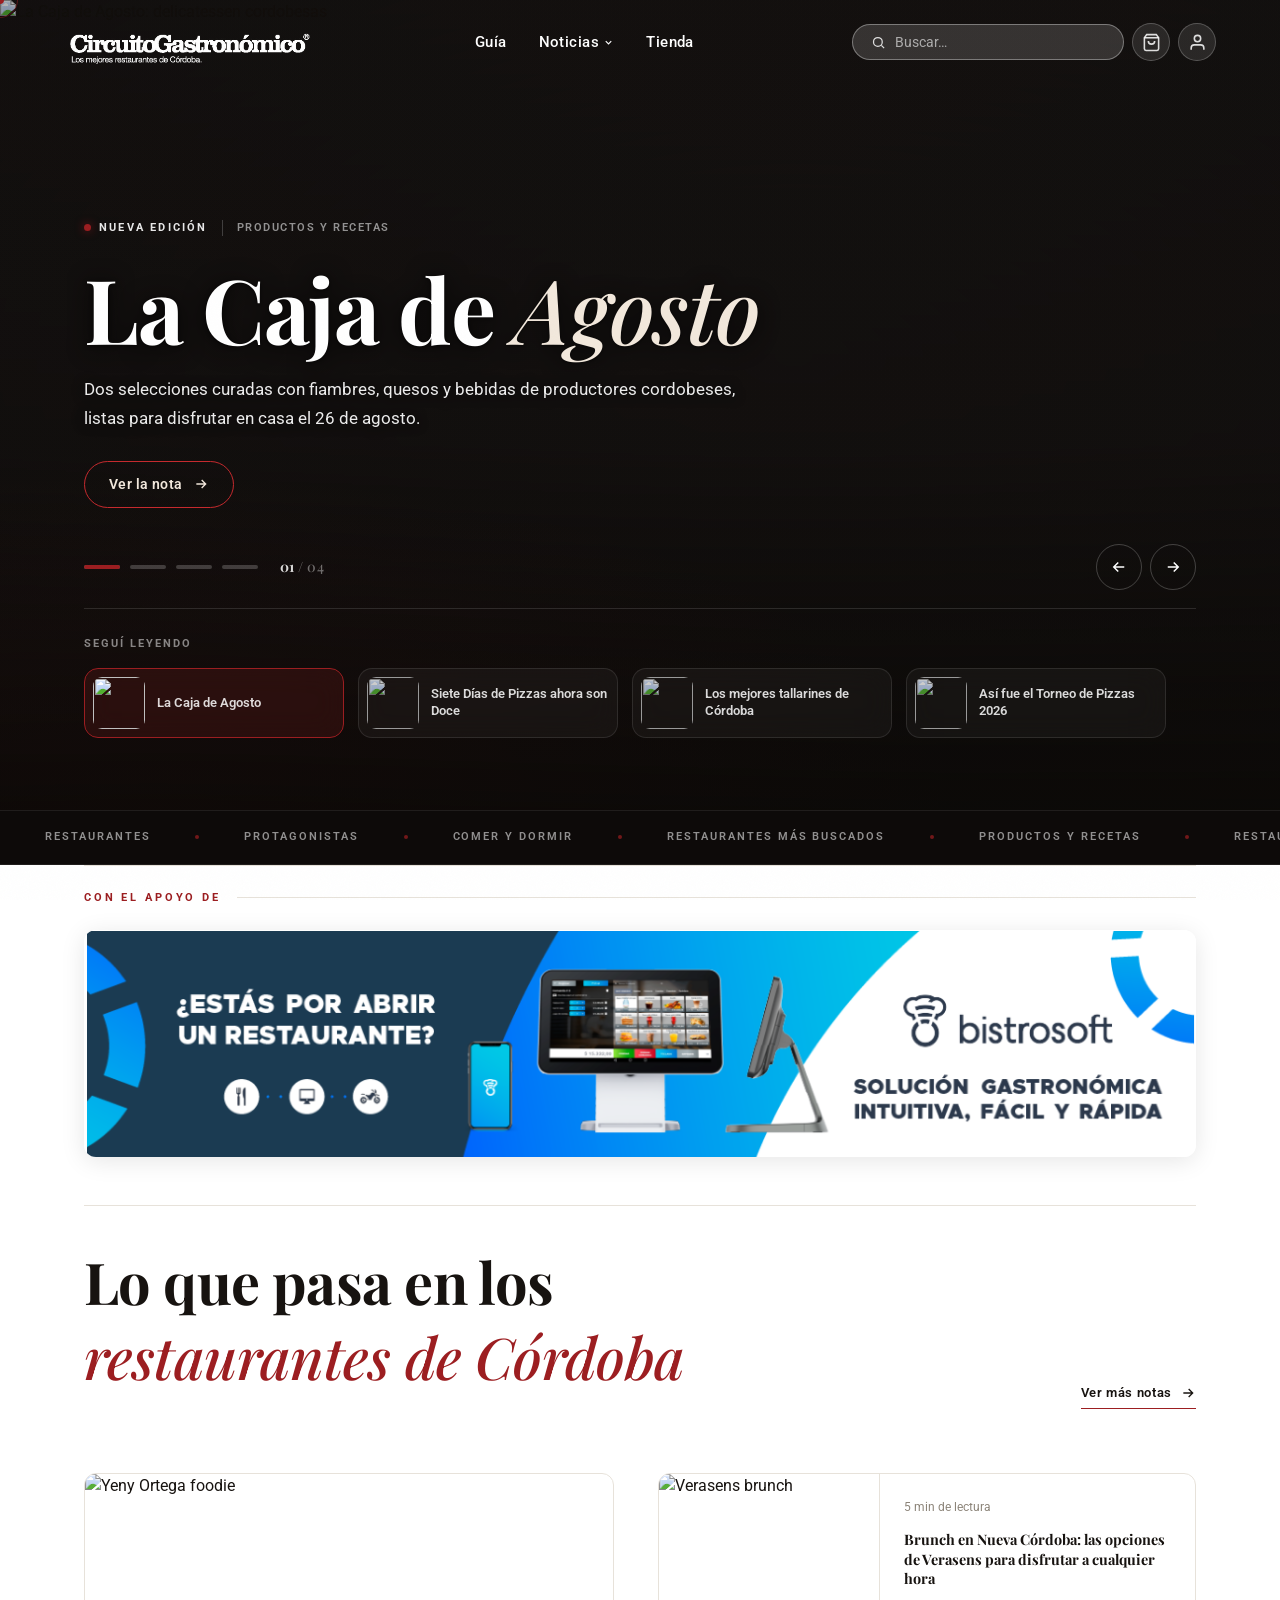
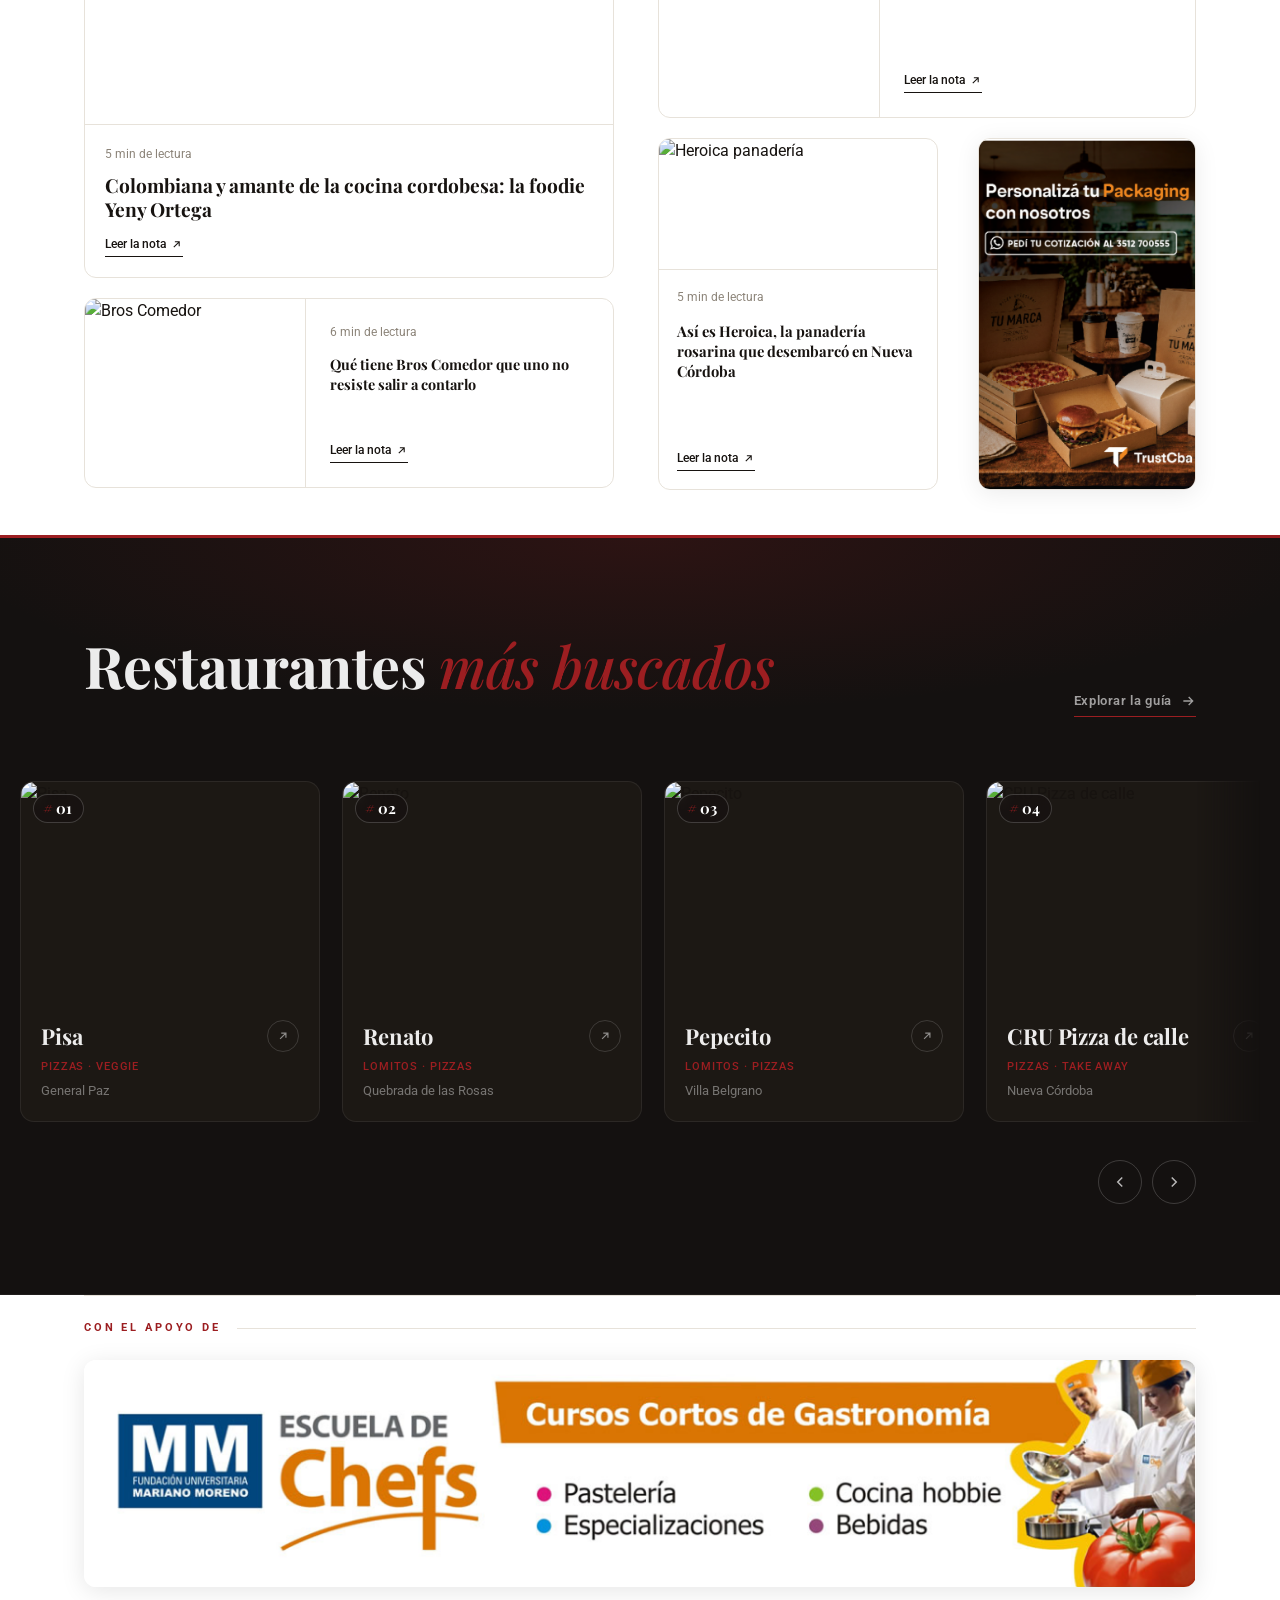
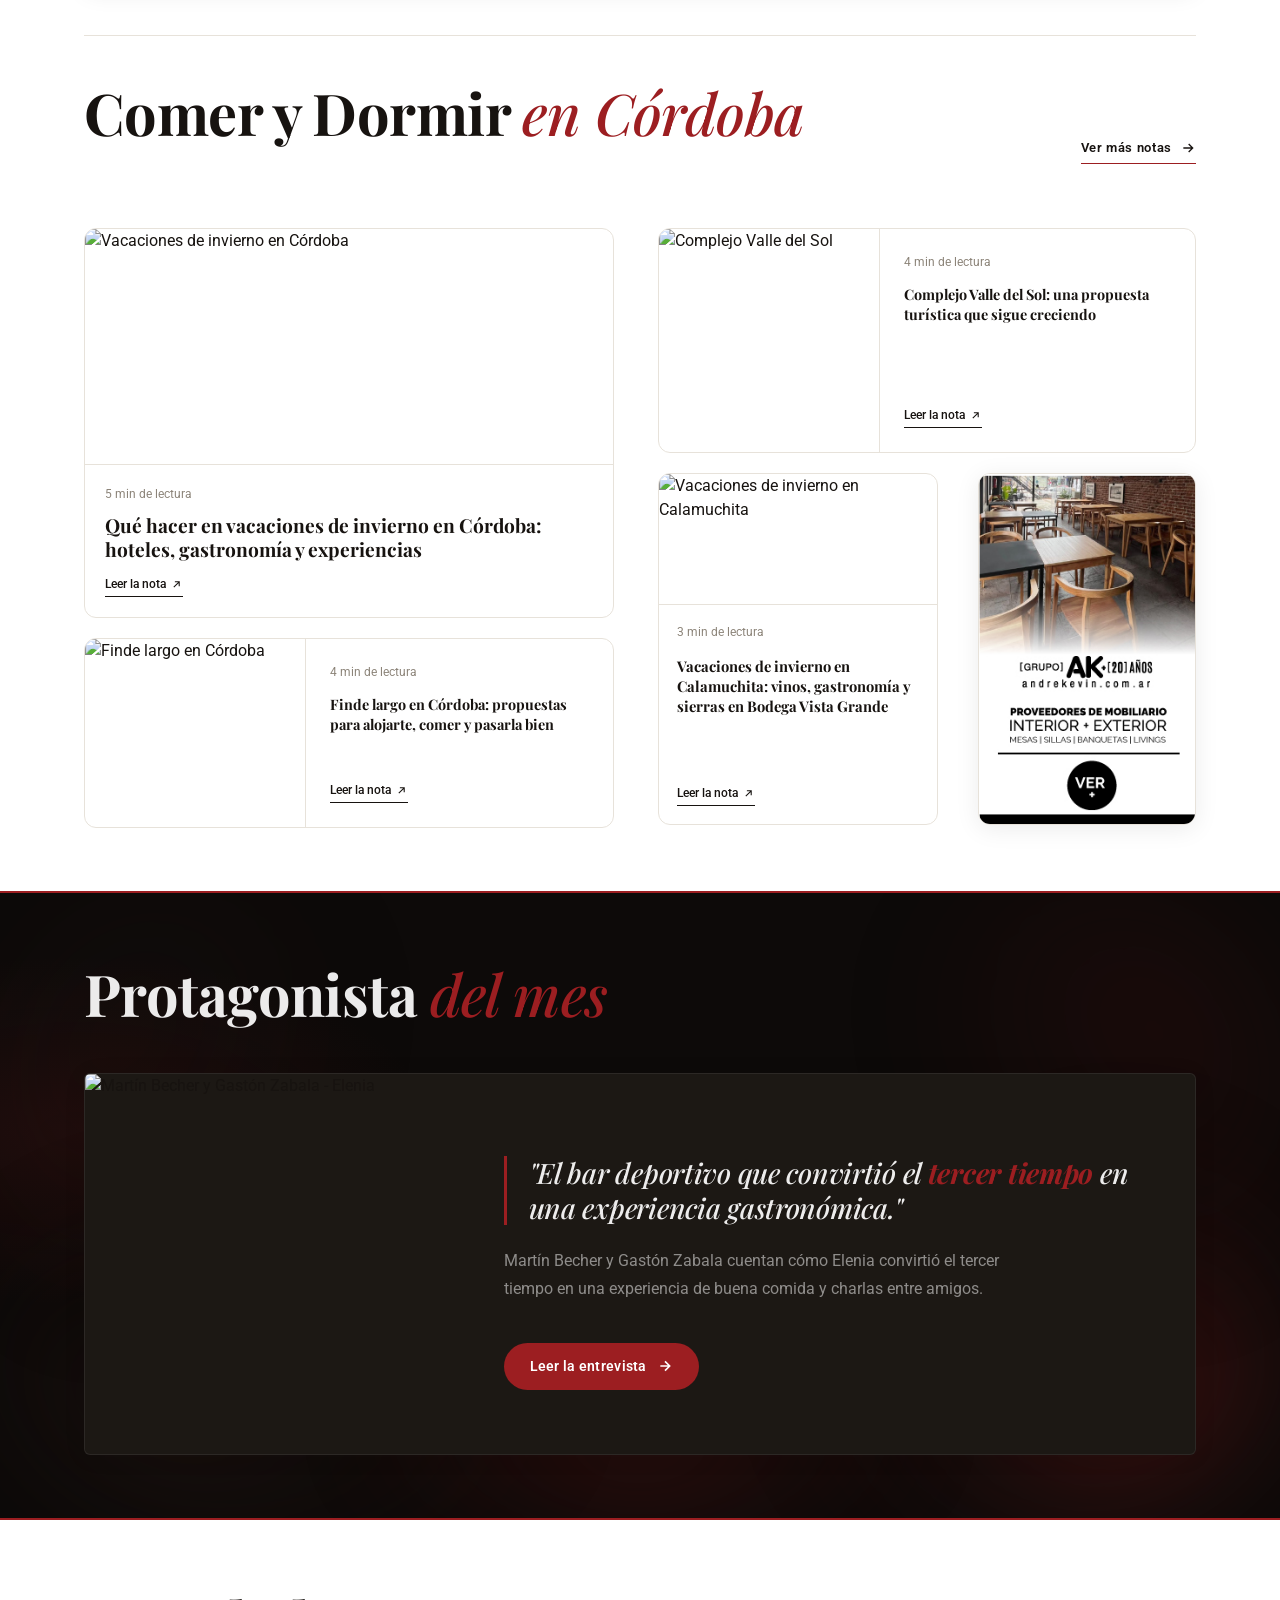
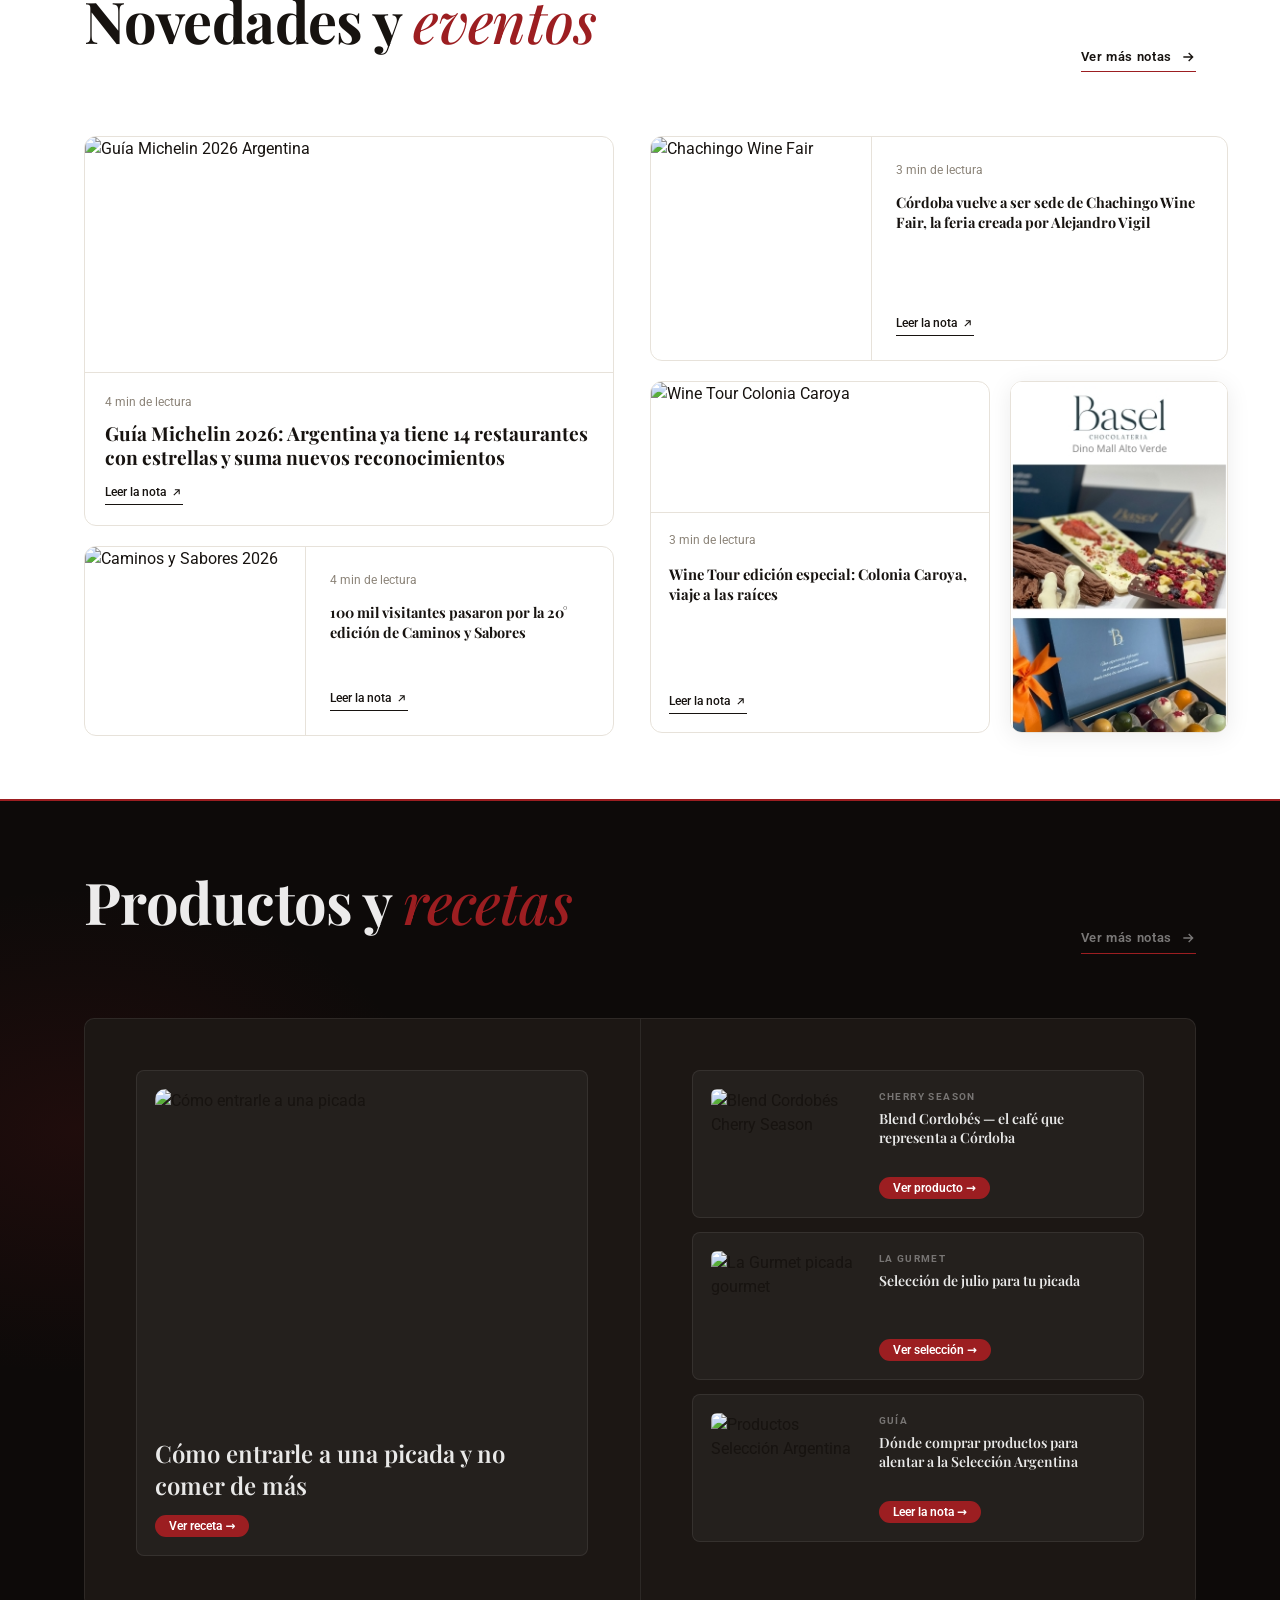
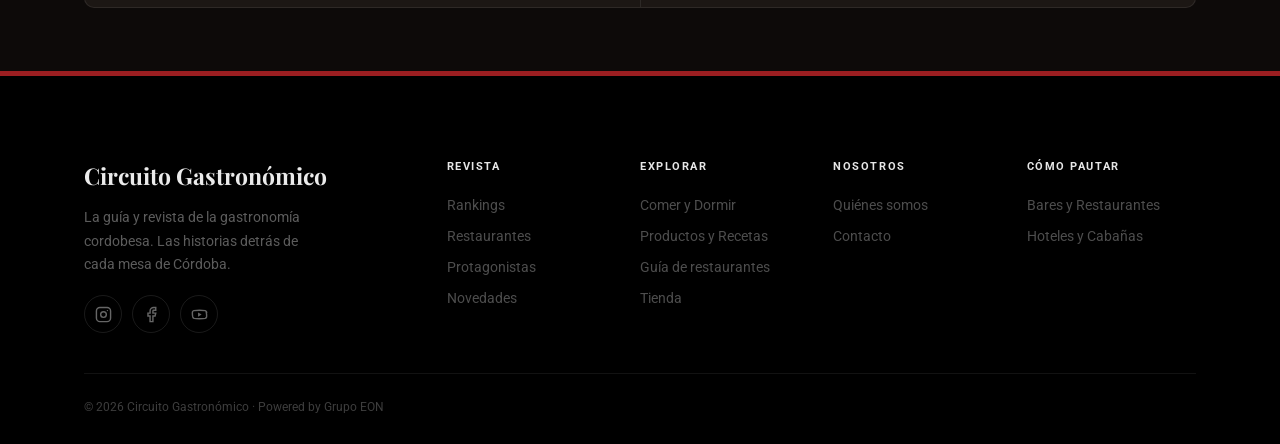
==== commit 180f1d08: "Agrego cambios locales del proyecto" ====
--- a/index.html
+++ b/index.html
@@ -98,16 +98,16 @@
 <section class="hero" id="top" aria-roledescription="carrusel" aria-label="Noticias destacadas">
   <div class="hero__slides">
     <div class="hero__slide active">
-      <img src="https://circuitogastronomico.com/wp-content/uploads/2025/07/alto-gandhi-pizza-napo-1024x1024.jpg" alt="Siete Días de Pizzas 2026">
+      <img src="https://circuitogastronomico.com/wp-content/uploads/2024/05/Caja-La-Gurmet-2023-12_30-baja-1024x683.jpg" alt="La Caja de Agosto: delicatessen cordobesas">
     </div>
     <div class="hero__slide">
-      <img src="https://circuitogastronomico.com/wp-content/uploads/2026/07/amigos-1024x682.jpg" alt="Día del Amigo 2026 en Córdoba">
+      <img src="https://circuitogastronomico.com/wp-content/uploads/2026/07/torneo-pizzas-2026-2-1024x709.jpg" alt="Se extienden los Siete Días de Pizzas">
     </div>
     <div class="hero__slide">
-      <img src="https://circuitogastronomico.com/wp-content/uploads/2021/02/nashka-destacada-1024x939.jpg" alt="Restaurantes con juegos para niños en Córdoba">
+      <img src="https://circuitogastronomico.com/wp-content/uploads/2024/06/herenciatallarines.png" alt="Los mejores restaurantes para comer tallarines en Córdoba">
     </div>
     <div class="hero__slide">
-      <img src="https://circuitogastronomico.com/wp-content/uploads/2026/06/mundial-argentina-1024x683.png" alt="Dónde ver el Mundial en Córdoba">
+      <img src="https://circuitogastronomico.com/wp-content/uploads/2026/07/pizzas-torneo-1024x618.jpg" alt="Las mejores pizzas del 2026: ganadores del torneo">
     </div>
   </div>
 
@@ -115,23 +115,23 @@
     <div class="hero__copy">
       <article class="hero__panel active">
         <div class="hero__eyebrow">
-          <span class="live"><i></i>Esta semana</span>
-          <span class="tag">Semanas Temáticas</span>
-        </div>
-        <h1 class="hero__title"><em>Siete Días</em> de Pizzas 2026</h1>
-        <p class="hero__lead">Menús especiales, promociones y un torneo para elegir las mejores pizzas de Córdoba en cuatro categorías.</p>
-        <a class="hero__readlink" href="https://circuitogastronomico.com/siete-dias-de-pizzas/">Ver la nota
+          <span class="live"><i></i>Nueva edición</span>
+          <span class="tag">Productos y Recetas</span>
+        </div>
+        <h1 class="hero__title">La Caja de <em>Agosto</em></h1>
+        <p class="hero__lead">Dos selecciones curadas con fiambres, quesos y bebidas de productores cordobeses, listas para disfrutar en casa el 26 de agosto.</p>
+        <a class="hero__readlink" href="https://circuitogastronomico.com/la-caja-de-agosto-las-mejores-delicatessen-en-tu-casa/">Ver la nota
           <svg width="16" height="16" viewBox="0 0 24 24" fill="none" stroke="currentColor" stroke-width="2" aria-hidden="true"><path d="M5 12h14M13 6l6 6-6 6"/></svg></a>
       </article>
 
       <article class="hero__panel">
         <div class="hero__eyebrow">
-          <span class="live"><i></i>20 de julio</span>
+          <span class="live"><i></i>Último momento</span>
           <span class="tag">Novedades y Eventos</span>
         </div>
-        <h1 class="hero__title">Día del <em>Amigo</em> 2026 en&nbsp;Córdoba</h1>
-        <p class="hero__lead">Bares y restaurantes con propuestas especiales para salir a comer y pasarla bien con tus amigos.</p>
-        <a class="hero__readlink" href="https://circuitogastronomico.com/dia-del-amigo-2026-estas-son-las-propuestas-especiales-en-bares-y-restaurantes-de-cordoba/">Ver propuestas
+        <h1 class="hero__title">Siete Días de Pizzas ahora son <em>Doce</em></h1>
+        <p class="hero__lead">La promoción se extiende hasta el viernes 7 de agosto, con descuentos especiales en pizzerías destacadas de Córdoba y la zona.</p>
+        <a class="hero__readlink" href="https://circuitogastronomico.com/ultimo-momento-se-extienden-los-siete-dias-de-pizzas-y-se-convierten-en-doce/">Ver la nota
           <svg width="16" height="16" viewBox="0 0 24 24" fill="none" stroke="currentColor" stroke-width="2" aria-hidden="true"><path d="M5 12h14M13 6l6 6-6 6"/></svg></a>
       </article>
 
@@ -140,20 +140,20 @@
           <span class="live"><i></i>Guía</span>
           <span class="tag">Restaurantes</span>
         </div>
-        <h1 class="hero__title">Comer con los <em>chicos</em> en&nbsp;Córdoba</h1>
-        <p class="hero__lead">Los mejores restaurantes con juegos y espacios para niños, ideales para disfrutar en familia.</p>
-        <a class="hero__readlink" href="https://circuitogastronomico.com/lugares-para-ir-a-comer-con-los-chicos-en-cordoba/">Ver la guía
+        <h1 class="hero__title">Los mejores <em>tallarines</em> de Córdoba</h1>
+        <p class="hero__lead">Una selección de restaurantes para disfrutar de tallarines caseros, de los clásicos de barrio a propuestas italianas y de autor.</p>
+        <a class="hero__readlink" href="https://circuitogastronomico.com/los-mejores-restaurantes-para-comer-tallarines-en-cordoba/">Ver la guía
           <svg width="16" height="16" viewBox="0 0 24 24" fill="none" stroke="currentColor" stroke-width="2" aria-hidden="true"><path d="M5 12h14M13 6l6 6-6 6"/></svg></a>
       </article>
 
       <article class="hero__panel">
         <div class="hero__eyebrow">
-          <span class="live"><i></i>Mundial 2026</span>
-          <span class="tag">Novedades y Eventos</span>
-        </div>
-        <h1 class="hero__title">El <em>Mundial</em> en&nbsp;Córdoba: dónde verlo</h1>
-        <p class="hero__lead">Bares con pantallas gigantes, menús especiales y fan fest en el Parque Sarmiento. Todo para vivir cada partido.</p>
-        <a class="hero__readlink" href="https://circuitogastronomico.com/donde-mirar-los-partidos-del-mundial-en-cordoba-bares-pantallas-gigantes-y-y-hasta-fan-fest-en-el-parque-sarmiento/">Ver la guía completa
+          <span class="live"><i></i>Resultados</span>
+          <span class="tag">Ranking de los Mejores</span>
+        </div>
+        <h1 class="hero__title">Así fue el <em>Torneo</em> de Pizzas 2026</h1>
+        <p class="hero__lead">Repasá cómo se vivió la novena edición de Siete Días de Pizzas y quiénes se coronaron campeones en cada categoría.</p>
+        <a class="hero__readlink" href="https://circuitogastronomico.com/las-mejores-pizzas-del-2026-como-fue-el-torneo-y-quienes-ganaron/">Ver los resultados
           <svg width="16" height="16" viewBox="0 0 24 24" fill="none" stroke="currentColor" stroke-width="2" aria-hidden="true"><path d="M5 12h14M13 6l6 6-6 6"/></svg></a>
       </article>
     </div>
@@ -175,139 +175,85 @@
         </button>
       </div>
     </div>
+
+    <div class="hero__next" aria-label="Próximas notas">
+      <span class="hero__next-label">Seguí leyendo</span>
+      <div class="hero__next-list">
+        <button class="hero__next-item active" data-index="0" aria-label="Ver: La Caja de Agosto">
+          <span class="hero__next-thumb"><img src="https://circuitogastronomico.com/wp-content/uploads/2024/05/Caja-La-Gurmet-2023-12_30-baja-1024x683.jpg" alt="" loading="lazy"></span>
+          <span class="hero__next-text">
+            <span class="hero__next-title">La Caja de Agosto</span>
+          </span>
+        </button>
+        <button class="hero__next-item" data-index="1" aria-label="Ver: Siete Días de Pizzas ahora son Doce">
+          <span class="hero__next-thumb"><img src="https://circuitogastronomico.com/wp-content/uploads/2026/07/torneo-pizzas-2026-2-1024x709.jpg" alt="" loading="lazy"></span>
+          <span class="hero__next-text">
+            <span class="hero__next-title">Siete Días de Pizzas ahora son Doce</span>
+          </span>
+        </button>
+        <button class="hero__next-item" data-index="2" aria-label="Ver: Los mejores tallarines de Córdoba">
+          <span class="hero__next-thumb"><img src="https://circuitogastronomico.com/wp-content/uploads/2024/06/herenciatallarines.png" alt="" loading="lazy"></span>
+          <span class="hero__next-text">
+            <span class="hero__next-title">Los mejores tallarines de Córdoba</span>
+          </span>
+        </button>
+        <button class="hero__next-item" data-index="3" aria-label="Ver: Así fue el Torneo de Pizzas 2026">
+          <span class="hero__next-thumb"><img src="https://circuitogastronomico.com/wp-content/uploads/2026/07/pizzas-torneo-1024x618.jpg" alt="" loading="lazy"></span>
+          <span class="hero__next-text">
+            <span class="hero__next-title">Así fue el Torneo de Pizzas 2026</span>
+          </span>
+        </button>
+      </div>
+    </div>
   </div>
 
 
 </section>
 
 <!-- ============ MARQUESINA ============ -->
-<div class="marquee-bar" aria-hidden="true">
+<div class="marquee-bar" aria-label="Accesos rápidos a categorías">
   <div class="marquee-track">
     <span class="marquee-set">
-      <span>Restaurantes</span><i></i>
-      <span>Protagonistas</span><i></i>
-      <span>Comer y Dormir</span><i></i>
-      <span>Semanas Temáticas</span><i></i>
-      <span>Productos y Recetas</span><i></i>
+      <a href="#destacada">Restaurantes</a><i></i>
+      <a href="#protagonista">Protagonistas</a><i></i>
+      <a href="#gastronomia-argentina">Comer y Dormir</a><i></i>
+      <a href="#directorio">Restaurantes más buscados</a><i></i>
+      <a href="#recetas">Productos y Recetas</a><i></i>
     </span>
     <span class="marquee-set" aria-hidden="true">
       <span>Restaurantes</span><i></i>
       <span>Protagonistas</span><i></i>
       <span>Comer y Dormir</span><i></i>
-      <span>Semanas Temáticas</span><i></i>
+      <span>Restaurantes más buscados</span><i></i>
       <span>Productos y Recetas</span><i></i>
     </span>
   </div>
 </div>
 
-<!-- ============ CATEGORÍAS ============ -->
-<section class="cats-section" id="categorias">
-  <div class="wrap">
-    <div class="cats-head">
-      <span class="kicker" style="color:var(--accent-bright)">Explorá el circuito</span>
-      <h2 class="section__title serif cats-title" style="margin-top:10px">Todo lo que <em>encontrás</em></h2>
-    </div>
-    <div class="cats-grid">
-
-      <!-- Comer y Dormir — icono: cama con almohada -->
-      <a class="cat-card" href="https://circuitogastronomico.com/category/comer-y-dormir/">
-        <div class="cat-card__bg" style="background-image:url('https://circuitogastronomico.com/wp-content/uploads/elementor/thumbs/posada-la-matilde-entorno-qn7tqijnu7ubqyuqisnozssvcvu65t7mrsmm4iqi6c.jpg')"></div>
-        <div class="cat-card__icon-wrap">
-          <div class="cat-card__icon">
-            <svg width="21" height="21" viewBox="0 0 24 24" fill="none" stroke="currentColor" stroke-width="1.5" aria-hidden="true"><path d="M3 7v10M21 7v10"/><path d="M3 12h18"/><path d="M3 7a4 4 0 0 1 4-4h10a4 4 0 0 1 4 4"/><path d="M3 17a4 4 0 0 0 4 4h10a4 4 0 0 0 4-4"/><rect x="7" y="8" width="4" height="4" rx="1"/><rect x="13" y="8" width="4" height="4" rx="1"/></svg>
-          </div>
-          <div class="cat-card__icon cat-card__icon--hover">
-            <svg width="21" height="21" viewBox="0 0 24 24" fill="none" stroke="currentColor" stroke-width="1.5" aria-hidden="true"><path d="M3 7v10M21 7v10"/><path d="M3 12h18"/><path d="M3 7a4 4 0 0 1 4-4h10a4 4 0 0 1 4 4"/><path d="M3 17a4 4 0 0 0 4 4h10a4 4 0 0 0 4-4"/><rect x="7" y="8" width="4" height="4" rx="1"/><rect x="13" y="8" width="4" height="4" rx="1"/></svg>
-          </div>
-        </div>
-        <div class="cat-card__body">
-          <h3 class="cat-card__name serif">Comer y Dormir</h3>
-          <span class="cat-card__cta">Explorar <svg width="13" height="13" viewBox="0 0 24 24" fill="none" stroke="currentColor" stroke-width="2" aria-hidden="true"><path d="M7 17 17 7M9 7h8v8"/></svg></span>
-        </div>
-      </a>
-
-      <!-- Restaurantes — icono: cloche de plato -->
-      <a class="cat-card" href="https://circuitogastronomico.com/category/restaurantes/">
-        <div class="cat-card__bg" style="background-image:url('https://circuitogastronomico.com/wp-content/uploads/2023/11/Bodegon-del-Sur-38-baja-1024x903.jpg')"></div>
-        <div class="cat-card__icon-wrap">
-          <div class="cat-card__icon">
-            <svg width="21" height="21" viewBox="0 0 24 24" fill="none" stroke="currentColor" stroke-width="1.5" aria-hidden="true"><path d="M2 16h20"/><path d="M4 16v-1a8 8 0 0 1 16 0v1"/><path d="M12 7V5"/><path d="M9 7h6"/></svg>
-          </div>
-          <div class="cat-card__icon cat-card__icon--hover">
-            <svg width="21" height="21" viewBox="0 0 24 24" fill="none" stroke="currentColor" stroke-width="1.5" aria-hidden="true"><path d="M2 16h20"/><path d="M4 16v-1a8 8 0 0 1 16 0v1"/><path d="M12 7V5"/><path d="M9 7h6"/></svg>
-          </div>
-        </div>
-        <div class="cat-card__body">
-          <h3 class="cat-card__name serif">Restaurantes</h3>
-          <span class="cat-card__cta">Explorar <svg width="13" height="13" viewBox="0 0 24 24" fill="none" stroke="currentColor" stroke-width="2" aria-hidden="true"><path d="M7 17 17 7M9 7h8v8"/></svg></span>
-        </div>
-      </a>
-
-      <!-- Ranking — icono: medalla con cinta -->
-      <a class="cat-card" href="https://circuitogastronomico.com/category/rankings-los-mejores/">
-        <div class="cat-card__bg" style="background-image:url('https://circuitogastronomico.com/wp-content/uploads/elementor/thumbs/torneo-lomito-2026-gourmet-1-rnovk5gpyvit66un3dlilshj7nxb5le30a90q0yq2s.jpg')"></div>
-        <div class="cat-card__icon-wrap">
-          <div class="cat-card__icon">
-            <svg width="21" height="21" viewBox="0 0 24 24" fill="none" stroke="currentColor" stroke-width="1.5" aria-hidden="true"><circle cx="12" cy="14" r="6"/><path d="M9 2h6l2 4-5 2-5-2 2-4z"/><path d="M12 14v-4"/><path d="M10 13l2 1 2-1"/></svg>
-          </div>
-          <div class="cat-card__icon cat-card__icon--hover">
-            <svg width="21" height="21" viewBox="0 0 24 24" fill="none" stroke="currentColor" stroke-width="1.5" aria-hidden="true"><circle cx="12" cy="14" r="6"/><path d="M9 2h6l2 4-5 2-5-2 2-4z"/><path d="M12 14v-4"/><path d="M10 13l2 1 2-1"/></svg>
-          </div>
-        </div>
-        <div class="cat-card__body">
-          <h3 class="cat-card__name serif">Ranking de los Mejores</h3>
-          <span class="cat-card__cta">Explorar <svg width="13" height="13" viewBox="0 0 24 24" fill="none" stroke="currentColor" stroke-width="2" aria-hidden="true"><path d="M7 17 17 7M9 7h8v8"/></svg></span>
-        </div>
-      </a>
-
-      <!-- Semanas Temáticas — icono: llama/fuego -->
-      <a class="cat-card" href="https://circuitogastronomico.com/category/novedades-eventos/">
-        <div class="cat-card__bg" style="background-image:url('https://circuitogastronomico.com/wp-content/uploads/2025/04/locro-criollo.jpg')"></div>
-        <div class="cat-card__icon-wrap">
-          <div class="cat-card__icon">
-            <svg width="21" height="21" viewBox="0 0 24 24" fill="none" stroke="currentColor" stroke-width="1.5" aria-hidden="true"><path d="M8.5 14.5A2.5 2.5 0 0 0 11 12c0-1.38-.5-2-1-3-1.072-2.143-.224-4.054 2-6 .5 2.5 2 4.9 4 6.5 2 1.6 3 3.5 3 5.5a7 7 0 1 1-14 0c0-1.153.433-2.294 1-3a2.5 2.5 0 0 0 2.5 2.5z"/></svg>
-          </div>
-          <div class="cat-card__icon cat-card__icon--hover">
-            <svg width="21" height="21" viewBox="0 0 24 24" fill="none" stroke="currentColor" stroke-width="1.5" aria-hidden="true"><path d="M8.5 14.5A2.5 2.5 0 0 0 11 12c0-1.38-.5-2-1-3-1.072-2.143-.224-4.054 2-6 .5 2.5 2 4.9 4 6.5 2 1.6 3 3.5 3 5.5a7 7 0 1 1-14 0c0-1.153.433-2.294 1-3a2.5 2.5 0 0 0 2.5 2.5z"/></svg>
-          </div>
-        </div>
-        <div class="cat-card__body">
-          <h3 class="cat-card__name serif">Semanas Temáticas</h3>
-          <span class="cat-card__cta">Explorar <svg width="13" height="13" viewBox="0 0 24 24" fill="none" stroke="currentColor" stroke-width="2" aria-hidden="true"><path d="M7 17 17 7M9 7h8v8"/></svg></span>
-        </div>
-      </a>
-
-      <!-- Productos y Recetas — icono: gorro de chef -->
-      <a class="cat-card" href="https://circuitogastronomico.com/category/productos-y-recetas/">
-        <div class="cat-card__bg" style="background-image:url('https://circuitogastronomico.com/wp-content/uploads/2024/04/Caja-La-Gurmet-2023-12_27-baja1-1024x683.jpg')"></div>
-        <div class="cat-card__icon-wrap">
-          <div class="cat-card__icon">
-            <svg width="21" height="21" viewBox="0 0 24 24" fill="none" stroke="currentColor" stroke-width="1.5" aria-hidden="true"><path d="M6 13.87A4 4 0 0 1 7.41 6a5.11 5.11 0 0 1 1.05-1.54 5 5 0 0 1 7.08 0A5.11 5.11 0 0 1 16.59 6 4 4 0 0 1 18 13.87V21H6Z"/><line x1="6" x2="18" y1="17" y2="17"/></svg>
-          </div>
-          <div class="cat-card__icon cat-card__icon--hover">
-            <svg width="21" height="21" viewBox="0 0 24 24" fill="none" stroke="currentColor" stroke-width="1.5" aria-hidden="true"><path d="M6 13.87A4 4 0 0 1 7.41 6a5.11 5.11 0 0 1 1.05-1.54 5 5 0 0 1 7.08 0A5.11 5.11 0 0 1 16.59 6 4 4 0 0 1 18 13.87V21H6Z"/><line x1="6" x2="18" y1="17" y2="17"/></svg>
-          </div>
-        </div>
-        <div class="cat-card__body">
-          <h3 class="cat-card__name serif">Productos y Recetas</h3>
-          <span class="cat-card__cta">Explorar <svg width="13" height="13" viewBox="0 0 24 24" fill="none" stroke="currentColor" stroke-width="2" aria-hidden="true"><path d="M7 17 17 7M9 7h8v8"/></svg></span>
-        </div>
-      </a>
-
-    </div>
-
-    <!-- Indicador scroll horizontal mobile -->
-    <div class="cats-scroll-hint" aria-hidden="true">
-      <span class="cats-scroll-hint__line"></span>
-      <span class="cats-scroll-hint__label">Scroll</span>
-      <svg class="cats-scroll-hint__svg" xmlns="http://www.w3.org/2000/svg" width="28" height="28" viewBox="0 0 256 256"><path d="M212,140v36c0,24.66-8.08,41.1-8.42,41.79a4,4,0,1,1-7.16-3.58c.07-.15,7.58-15.55,7.58-38.21V140a16,16,0,0,0-32,0v4a4,4,0,0,1-8,0V124a16,16,0,0,0-32,0v12a4,4,0,0,1-8,0V68a16,16,0,0,0-32,0V176a4,4,0,0,1-7.39,2.11l-18.68-30a.75.75,0,0,1-.07-.12,16,16,0,0,0-27.72,16l29.31,50a4,4,0,0,1-6.9,4L31.22,168a24,24,0,0,1,41.52-24.09L84,162V68a24,24,0,0,1,48,0v38.13a24,24,0,0,1,39.94,16.06A24,24,0,0,1,212,140Zm38.83-86.83-32-32a4,4,0,0,0-5.66,5.66L238.34,52H176a4,4,0,0,0,0,8h62.34L213.17,85.17a4,4,0,0,0,5.66,5.66l32-32A4,4,0,0,0,250.83,53.17Z"/></svg>
-      <span class="cats-scroll-hint__line"></span>
-    </div>
-
-  </div>
-</section>
-
 <!-- ============ NOTA DESTACADA ============ -->
+<!-- ============ AUSPICIANTE (banner horizontal) ============ -->
+<aside class="sponsors" aria-label="Auspiciante">
+  <div class="wrap" style="border-bottom: none;">
+    <div class="sponsors__divider">
+      <span class="kicker">Con el apoyo de</span>
+      <span class="sponsors__line"></span>
+    </div>
+    <div class="card-3d">
+      <div class="sponsors__row">
+        <div class="sponsors__viewport">
+          <a class="sponsors__card active" href="https://www.instagram.com/" target="_blank" rel="noopener sponsored" aria-label="Auspiciante">
+            <picture>
+              <source media="(max-width: 768px)" srcset="Mobile horizontal.png">
+              <img class="sponsors__img" src="Publicidad 3.png" alt="Auspiciante">
+            </picture>
+          </a>
+        </div>
+      </div>
+    </div>
+    <div style="margin-top: clamp(24px, 4vw, 48px); border-bottom: 1px solid var(--line);"></div>
+  </div>
+</aside>
+
 <section class="section wrap" id="destacada">
   <div class="section__head reveal">
     <h2 class="section__title serif">Lo que pasa en los <em>restaurantes de Córdoba</em></h2>
@@ -326,7 +272,6 @@
           </div>
           <div class="ed-main__body">
             <div class="ed-meta">
-              <span class="ed-cat">Restaurantes</span>
               <span class="ed-time">5 min de lectura</span>
             </div>
             <h3 class="ed-main__title serif">Colombiana y amante de la cocina cordobesa: la foodie Yeny Ortega</h3>
@@ -334,9 +279,24 @@
           </div>
         </a>
       </div>
-    </div>
-
-    <!-- COLUMNA DERECHA: 3 cards horizontales apiladas -->
+
+      <div class="card-3d" style="flex: 0 0 190px">
+        <a class="ed-row" href="https://circuitogastronomico.com/que-tiene-bros-comedor-que-uno-no-resiste-salir-a-contarlo/">
+          <div class="ed-row__img">
+            <img src="https://circuitogastronomico.com/wp-content/uploads/2023/03/Bros-2025_13-cuadrado-1024x1024.jpg" alt="Bros Comedor" loading="lazy">
+          </div>
+          <div class="ed-row__body">
+            <div class="ed-meta">
+              <span class="ed-time">6 min de lectura</span>
+            </div>
+            <h4 class="ed-row__title serif">Qué tiene Bros Comedor que uno no resiste salir a contarlo</h4>
+            <span class="ed-readmore">Leer la nota <svg width="13" height="13" viewBox="0 0 24 24" fill="none" stroke="currentColor" stroke-width="2" aria-hidden="true"><path d="M7 17 17 7M9 7h8v8"/></svg></span>
+          </div>
+        </a>
+      </div>
+    </div>
+
+    <!-- COLUMNA DERECHA -->
     <div class="ed-right">
 
       <div class="card-3d">
@@ -346,7 +306,6 @@
           </div>
           <div class="ed-row__body">
             <div class="ed-meta">
-              <span class="ed-cat">Restaurantes</span>
               <span class="ed-time">5 min de lectura</span>
             </div>
             <h4 class="ed-row__title serif">Brunch en Nueva Córdoba: las opciones de Verasens para disfrutar a cualquier hora</h4>
@@ -355,36 +314,30 @@
         </a>
       </div>
 
-      <div class="card-3d">
-        <a class="ed-row" href="https://circuitogastronomico.com/que-tiene-bros-comedor-que-uno-no-resiste-salir-a-contarlo/">
-          <div class="ed-row__img">
-            <img src="https://circuitogastronomico.com/wp-content/uploads/2023/03/Bros-2025_13-cuadrado-1024x1024.jpg" alt="Bros Comedor" loading="lazy">
-          </div>
-          <div class="ed-row__body">
-            <div class="ed-meta">
-              <span class="ed-cat">Restaurantes</span>
-              <span class="ed-time">6 min de lectura</span>
-            </div>
-            <h4 class="ed-row__title serif">Qué tiene Bros Comedor que uno no resiste salir a contarlo</h4>
-            <span class="ed-readmore">Leer la nota <svg width="13" height="13" viewBox="0 0 24 24" fill="none" stroke="currentColor" stroke-width="2" aria-hidden="true"><path d="M7 17 17 7M9 7h8v8"/></svg></span>
-          </div>
-        </a>
-      </div>
-
-      <div class="card-3d">
-        <a class="ed-row" href="https://circuitogastronomico.com/asi-es-heroica-la-panaderia-rosarina-que-desembarco-en-nueva-cordoba/">
-          <div class="ed-row__img">
-            <img src="https://circuitogastronomico.com/wp-content/uploads/2026/07/heroica1-1.jpg" alt="Heroica panadería" loading="lazy">
-          </div>
-          <div class="ed-row__body">
-            <div class="ed-meta">
-              <span class="ed-cat">Restaurantes</span>
-              <span class="ed-time">5 min de lectura</span>
-            </div>
-            <h4 class="ed-row__title serif">Así es Heroica, la panadería rosarina que desembarcó en Nueva Córdoba</h4>
-            <span class="ed-readmore">Leer la nota <svg width="13" height="13" viewBox="0 0 24 24" fill="none" stroke="currentColor" stroke-width="2" aria-hidden="true"><path d="M7 17 17 7M9 7h8v8"/></svg></span>
-          </div>
-        </a>
+      <!-- Card vertical + publicidad -->
+      <div class="ed-right-bottom ed-right-bottom--single-ad">
+
+        <div class="card-3d">
+          <a class="ed-card" href="https://circuitogastronomico.com/asi-es-heroica-la-panaderia-rosarina-que-desembarco-en-nueva-cordoba/">
+            <div class="ed-card__img">
+              <img src="https://circuitogastronomico.com/wp-content/uploads/2026/07/heroica1-1.jpg" alt="Heroica panadería" loading="lazy">
+            </div>
+            <div class="ed-card__body">
+              <div class="ed-meta">
+                <span class="ed-time">5 min de lectura</span>
+              </div>
+              <h4 class="ed-card__title serif">Así es Heroica, la panadería rosarina que desembarcó en Nueva Córdoba</h4>
+              <span class="ed-readmore">Leer la nota <svg width="13" height="13" viewBox="0 0 24 24" fill="none" stroke="currentColor" stroke-width="2" aria-hidden="true"><path d="M7 17 17 7M9 7h8v8"/></svg></span>
+            </div>
+          </a>
+        </div>
+
+        <div class="card-3d" style="align-self: start">
+          <a class="ed-ad-vertical" href="https://www.instagram.com/" target="_blank" rel="noopener sponsored" aria-label="Auspiciante">
+            <img src="PublicidadVertical.png" alt="Auspiciante">
+          </a>
+        </div>
+
       </div>
 
     </div>
@@ -399,100 +352,358 @@
       <span class="kicker">Con el apoyo de</span>
       <span class="sponsors__line"></span>
     </div>
-    <a href="https://www.instagram.com/" target="_blank" rel="noopener sponsored" aria-label="Auspiciante">
-      <img src="MobileVertical2.png" alt="Auspiciante">
-    </a>
+    <div class="card-3d" style="width: 218px">
+      <a href="https://www.instagram.com/" target="_blank" rel="noopener sponsored" aria-label="Auspiciante">
+        <img src="MobileVertical2.png" alt="Auspiciante">
+      </a>
+    </div>
   </div>
 </div>
-
-<!-- ============ AUSPICIANTES ============ -->
-<aside class="sponsors" aria-label="Auspiciantes">
-  <div class="wrap">
-
-    <div class="sponsors__divider">
-      <span class="kicker">Con el apoyo de</span>
-      <span class="sponsors__line"></span>
-    </div>
-
-    <div class="sponsors__row">
-
-      <div class="sponsors__viewport" id="sponsorsStage">
-        <a class="sponsors__card active" href="https://www.instagram.com/" target="_blank" rel="noopener sponsored" aria-label="Auspiciante 1">
-          <picture>
-            <source media="(max-width: 768px)" srcset="Mobile horizontal.png">
-            <img class="sponsors__img" src="Publicidad 3.png" alt="Auspiciante">
-          </picture>
-        </a>
-      </div>
-
-      <div class="sponsors__viewport sponsors__viewport--vertical">
-        <a class="sponsors__card active" href="https://www.instagram.com/" target="_blank" rel="noopener sponsored" aria-label="Auspiciante 2">
-          <picture>
-            <source media="(max-width: 768px)" srcset="Mobile vertical.png">
-            <img class="sponsors__img" src="PublicidadVertical.png" alt="Auspiciante">
-          </picture>
-        </a>
-      </div>
-
-    </div>
-
-
-  </div>
-</aside>
 
 <!-- ============ DIRECTORIO ============ -->
 <section class="dir" id="directorio">
   <div class="section wrap" style="padding-block:clamp(64px,10vh,120px)">
     <div class="section__head reveal">
-      <h2 class="section__title serif">Las mesas <em>recomendadas</em></h2>
+      <h2 class="section__title serif" style="max-width:none;white-space:nowrap">Restaurantes <em>más buscados</em></h2>
       <a class="section__more" href="https://app.circuitogastronomico.com/buscador/">Explorar la guía
         <svg width="16" height="16" viewBox="0 0 24 24" fill="none" stroke="currentColor" stroke-width="2" aria-hidden="true"><path d="M5 12h14M13 6l6 6-6 6"/></svg></a>
     </div>
-    <div class="dir__list">
-      <a class="dir__row reveal" href="https://app.circuitogastronomico.com/restaurante/pinche-cabron/">
-        <img class="dir__thumb" src="https://appetizer.com.ar/assets/uploads/restaurantes/32a85-pinche-cabron-tacos-.jpg" alt="Pinche Cabrón" loading="lazy">
-        <span class="dir__name serif">Pinche Cabrón <small>Mexicana · Parrilla</small></span>
-        <span class="dir__zone">Villa Belgrano</span>
-        <span class="dir__go"><svg width="16" height="16" viewBox="0 0 24 24" fill="none" stroke="currentColor" stroke-width="2" aria-hidden="true"><path d="M7 17 17 7M9 7h8v8"/></svg></span>
-      </a>
-      <a class="dir__row reveal" href="https://app.circuitogastronomico.com/restaurante/armando-restaurante/">
-        <img class="dir__thumb" src="https://appetizer.com.ar/assets/uploads/restaurantes/54b2a-armando-32-cuadrado.jpg" alt="Armando Restaurante" loading="lazy">
-        <span class="dir__name serif">Armando <small>Pescados · Pastas</small></span>
-        <span class="dir__zone">Villa Carlos Paz</span>
-        <span class="dir__go"><svg width="16" height="16" viewBox="0 0 24 24" fill="none" stroke="currentColor" stroke-width="2" aria-hidden="true"><path d="M7 17 17 7M9 7h8v8"/></svg></span>
-      </a>
-      <a class="dir__row reveal" href="https://app.circuitogastronomico.com/restaurante/casa-de-campo/">
-        <img class="dir__thumb" src="https://appetizer.com.ar/assets/uploads/restaurantes/a840d-casa-de-campo-pulpo.jpg" alt="Casa de Campo" loading="lazy">
-        <span class="dir__name serif">Casa de Campo <small>Cocina de Autor · Té</small></span>
-        <span class="dir__zone">Villa Giardino</span>
-        <span class="dir__go"><svg width="16" height="16" viewBox="0 0 24 24" fill="none" stroke="currentColor" stroke-width="2" aria-hidden="true"><path d="M7 17 17 7M9 7h8v8"/></svg></span>
-      </a>
-      <a class="dir__row reveal" href="https://app.circuitogastronomico.com/restaurante/smash-bros/">
-        <img class="dir__thumb" src="https://appetizer.com.ar/assets/uploads/restaurantes/1bafb-whatsapp-image-2025-09-11-at-14.19.28-2-.jpeg" alt="Smash Bros" loading="lazy">
-        <span class="dir__name serif">Smash Bros <small>Hamburguesas</small></span>
-        <span class="dir__zone">Nueva Córdoba</span>
-        <span class="dir__go"><svg width="16" height="16" viewBox="0 0 24 24" fill="none" stroke="currentColor" stroke-width="2" aria-hidden="true"><path d="M7 17 17 7M9 7h8v8"/></svg></span>
-      </a>
-      <a class="dir__row reveal" href="https://app.circuitogastronomico.com/restaurante/fabula-libros-y-cafe/">
-        <img class="dir__thumb" src="https://appetizer.com.ar/assets/uploads/restaurantes/23abe-dsc09787-cuadrado.jpg" alt="Fábula libros y café" loading="lazy">
-        <span class="dir__name serif">Fábula <small>Cafetería · Libros</small></span>
-        <span class="dir__zone">Barrio Juniors</span>
-        <span class="dir__go"><svg width="16" height="16" viewBox="0 0 24 24" fill="none" stroke="currentColor" stroke-width="2" aria-hidden="true"><path d="M7 17 17 7M9 7h8v8"/></svg></span>
-      </a>
-      <a class="dir__row reveal" href="https://app.circuitogastronomico.com/restaurante/fanfarron/">
-        <img class="dir__thumb" src="https://appetizer.com.ar/assets/uploads/restaurantes/de78e-fanfarron-salmon-3-.jpeg" alt="Fanfarrón" loading="lazy">
-        <span class="dir__name serif">Fanfarrón <small>Carnes · Pastas</small></span>
-        <span class="dir__zone">Güemes</span>
-        <span class="dir__go"><svg width="16" height="16" viewBox="0 0 24 24" fill="none" stroke="currentColor" stroke-width="2" aria-hidden="true"><path d="M7 17 17 7M9 7h8v8"/></svg></span>
-      </a>
+    <div class="dir__carousel">
+      <div class="dir__track" id="dir-track">
+        <a class="dir__card reveal" href="https://app.circuitogastronomico.com/restaurante/pisa/">
+          <div class="dir__card-img">
+            <span class="dir__card-rank">01</span>
+            <img src="https://appetizer.com.ar/assets/uploads/restaurantes/c3266-pisa3.jpg" alt="Pisa" loading="lazy">
+          </div>
+          <div class="dir__card-body">
+            <div class="dir__card-top">
+              <span class="dir__card-name serif">Pisa</span>
+              <span class="dir__card-go"><svg width="14" height="14" viewBox="0 0 24 24" fill="none" stroke="currentColor" stroke-width="2" aria-hidden="true"><path d="M7 17 17 7M9 7h8v8"/></svg></span>
+            </div>
+            <span class="dir__card-cat">Pizzas · Veggie</span>
+            <span class="dir__card-zone">General Paz</span>
+          </div>
+        </a>
+        <a class="dir__card reveal" href="https://app.circuitogastronomico.com/restaurante/renato/">
+          <div class="dir__card-img">
+            <span class="dir__card-rank">02</span>
+            <img src="https://appetizer.com.ar/assets/uploads/restaurantes/48e42-renato-2-cuadrado.jpg" alt="Renato" loading="lazy">
+          </div>
+          <div class="dir__card-body">
+            <div class="dir__card-top">
+              <span class="dir__card-name serif">Renato</span>
+              <span class="dir__card-go"><svg width="14" height="14" viewBox="0 0 24 24" fill="none" stroke="currentColor" stroke-width="2" aria-hidden="true"><path d="M7 17 17 7M9 7h8v8"/></svg></span>
+            </div>
+            <span class="dir__card-cat">Lomitos · Pizzas</span>
+            <span class="dir__card-zone">Quebrada de las Rosas</span>
+          </div>
+        </a>
+        <a class="dir__card reveal" href="https://app.circuitogastronomico.com/restaurante/pepecito/">
+          <div class="dir__card-img">
+            <span class="dir__card-rank">03</span>
+            <img src="https://appetizer.com.ar/assets/uploads/restaurantes/37846-pepecito-2025_36-cuadrado.jpg" alt="Pepecito" loading="lazy">
+          </div>
+          <div class="dir__card-body">
+            <div class="dir__card-top">
+              <span class="dir__card-name serif">Pepecito</span>
+              <span class="dir__card-go"><svg width="14" height="14" viewBox="0 0 24 24" fill="none" stroke="currentColor" stroke-width="2" aria-hidden="true"><path d="M7 17 17 7M9 7h8v8"/></svg></span>
+            </div>
+            <span class="dir__card-cat">Lomitos · Pizzas</span>
+            <span class="dir__card-zone">Villa Belgrano</span>
+          </div>
+        </a>
+        <a class="dir__card reveal" href="https://app.circuitogastronomico.com/restaurante/cru-pizzas-de-calle/">
+          <div class="dir__card-img">
+            <span class="dir__card-rank">04</span>
+            <img src="https://appetizer.com.ar/assets/uploads/restaurantes/0d7bb-cru-fachada.jpg" alt="CRU Pizza de calle" loading="lazy">
+          </div>
+          <div class="dir__card-body">
+            <div class="dir__card-top">
+              <span class="dir__card-name serif">CRU Pizza de calle</span>
+              <span class="dir__card-go"><svg width="14" height="14" viewBox="0 0 24 24" fill="none" stroke="currentColor" stroke-width="2" aria-hidden="true"><path d="M7 17 17 7M9 7h8v8"/></svg></span>
+            </div>
+            <span class="dir__card-cat">Pizzas · Take Away</span>
+            <span class="dir__card-zone">Nueva Córdoba</span>
+          </div>
+        </a>
+        <a class="dir__card reveal" href="https://app.circuitogastronomico.com/restaurante/pierino/">
+          <div class="dir__card-img">
+            <span class="dir__card-rank">05</span>
+            <img src="https://appetizer.com.ar/assets/uploads/restaurantes/31d40-pierino-4-cuadrado.jpg" alt="Pierino" loading="lazy">
+          </div>
+          <div class="dir__card-body">
+            <div class="dir__card-top">
+              <span class="dir__card-name serif">Pierino</span>
+              <span class="dir__card-go"><svg width="14" height="14" viewBox="0 0 24 24" fill="none" stroke="currentColor" stroke-width="2" aria-hidden="true"><path d="M7 17 17 7M9 7h8v8"/></svg></span>
+            </div>
+            <span class="dir__card-cat">Lomitos · Pizzas</span>
+            <span class="dir__card-zone">Rosedal</span>
+          </div>
+        </a>
+        <a class="dir__card reveal" href="https://app.circuitogastronomico.com/restaurante/pizza-madre/">
+          <div class="dir__card-img">
+            <span class="dir__card-rank">06</span>
+            <img src="https://appetizer.com.ar/assets/uploads/restaurantes/2e4ac-pizza-madre-1.jpeg" alt="Pizza Madre" loading="lazy">
+          </div>
+          <div class="dir__card-body">
+            <div class="dir__card-top">
+              <span class="dir__card-name serif">Pizza Madre</span>
+              <span class="dir__card-go"><svg width="14" height="14" viewBox="0 0 24 24" fill="none" stroke="currentColor" stroke-width="2" aria-hidden="true"><path d="M7 17 17 7M9 7h8v8"/></svg></span>
+            </div>
+            <span class="dir__card-cat">Pizzas</span>
+            <span class="dir__card-zone">Centro</span>
+          </div>
+        </a>
+        <a class="dir__card reveal" href="https://app.circuitogastronomico.com/restaurante/alto-gandhi-pizza-napoletana/">
+          <div class="dir__card-img">
+            <span class="dir__card-rank">07</span>
+            <img src="https://appetizer.com.ar/assets/uploads/restaurantes/dac88-alto-gandhi-36-cuadrado.jpg" alt="Alto Gandhi Pizza Napoletana" loading="lazy">
+          </div>
+          <div class="dir__card-body">
+            <div class="dir__card-top">
+              <span class="dir__card-name serif">Alto Gandhi</span>
+              <span class="dir__card-go"><svg width="14" height="14" viewBox="0 0 24 24" fill="none" stroke="currentColor" stroke-width="2" aria-hidden="true"><path d="M7 17 17 7M9 7h8v8"/></svg></span>
+            </div>
+            <span class="dir__card-cat">Pizza Napoletana</span>
+            <span class="dir__card-zone">Valle Escondido</span>
+          </div>
+        </a>
+        <a class="dir__card reveal" href="https://app.circuitogastronomico.com/restaurante/granero-faustino/">
+          <div class="dir__card-img">
+            <span class="dir__card-rank">08</span>
+            <img src="https://appetizer.com.ar/assets/uploads/restaurantes/a5865-granero-faustino-mila.jpeg" alt="Granero Faustino" loading="lazy">
+          </div>
+          <div class="dir__card-body">
+            <div class="dir__card-top">
+              <span class="dir__card-name serif">Granero Faustino</span>
+              <span class="dir__card-go"><svg width="14" height="14" viewBox="0 0 24 24" fill="none" stroke="currentColor" stroke-width="2" aria-hidden="true"><path d="M7 17 17 7M9 7h8v8"/></svg></span>
+            </div>
+            <span class="dir__card-cat">Sándwiches · Pizzas</span>
+            <span class="dir__card-zone">Parque Sarmiento</span>
+          </div>
+        </a>
+        <a class="dir__card reveal" href="https://app.circuitogastronomico.com/restaurante/ahora-pizza/">
+          <div class="dir__card-img">
+            <span class="dir__card-rank">09</span>
+            <img src="https://appetizer.com.ar/assets/uploads/restaurantes/e5322-ahora-pizza-26-cuadrado.jpg" alt="Ahora Pizza" loading="lazy">
+          </div>
+          <div class="dir__card-body">
+            <div class="dir__card-top">
+              <span class="dir__card-name serif">Ahora Pizza</span>
+              <span class="dir__card-go"><svg width="14" height="14" viewBox="0 0 24 24" fill="none" stroke="currentColor" stroke-width="2" aria-hidden="true"><path d="M7 17 17 7M9 7h8v8"/></svg></span>
+            </div>
+            <span class="dir__card-cat">Pizzas</span>
+            <span class="dir__card-zone">Nueva Córdoba</span>
+          </div>
+        </a>
+        <a class="dir__card reveal" href="https://app.circuitogastronomico.com/restaurante/junior-b-cordoba/">
+          <div class="dir__card-img">
+            <span class="dir__card-rank">10</span>
+            <img src="https://appetizer.com.ar/assets/uploads/restaurantes/8e49d-saveclip.app_454212950_893786562780410_4102068922729901651_n.jpg" alt="Junior B" loading="lazy">
+          </div>
+          <div class="dir__card-body">
+            <div class="dir__card-top">
+              <span class="dir__card-name serif">Junior B</span>
+              <span class="dir__card-go"><svg width="14" height="14" viewBox="0 0 24 24" fill="none" stroke="currentColor" stroke-width="2" aria-hidden="true"><path d="M7 17 17 7M9 7h8v8"/></svg></span>
+            </div>
+            <span class="dir__card-cat">Cafetería · Pizzas</span>
+            <span class="dir__card-zone">Nueva Córdoba</span>
+          </div>
+        </a>
+        <a class="dir__card reveal" href="https://app.circuitogastronomico.com/restaurante/la-minuteria/">
+          <div class="dir__card-img">
+            <span class="dir__card-rank">11</span>
+            <img src="https://appetizer.com.ar/assets/uploads/restaurantes/be38f-la-minuteria-sandwich-de-mila.jpeg" alt="La Minutería" loading="lazy">
+          </div>
+          <div class="dir__card-body">
+            <div class="dir__card-top">
+              <span class="dir__card-name serif">La Minutería</span>
+              <span class="dir__card-go"><svg width="14" height="14" viewBox="0 0 24 24" fill="none" stroke="currentColor" stroke-width="2" aria-hidden="true"><path d="M7 17 17 7M9 7h8v8"/></svg></span>
+            </div>
+            <span class="dir__card-cat">Parrilla · Pizzas</span>
+            <span class="dir__card-zone">Tejas del Sur</span>
+          </div>
+        </a>
+        <a class="dir__card reveal" href="https://app.circuitogastronomico.com/restaurante/primo-cerro/">
+          <div class="dir__card-img">
+            <span class="dir__card-rank">12</span>
+            <img src="https://appetizer.com.ar/assets/uploads/restaurantes/efa6e-primo-2025_24-cuadrado.jpg" alt="Primo Cerro" loading="lazy">
+          </div>
+          <div class="dir__card-body">
+            <div class="dir__card-top">
+              <span class="dir__card-name serif">Primo Cerro</span>
+              <span class="dir__card-go"><svg width="14" height="14" viewBox="0 0 24 24" fill="none" stroke="currentColor" stroke-width="2" aria-hidden="true"><path d="M7 17 17 7M9 7h8v8"/></svg></span>
+            </div>
+            <span class="dir__card-cat">Carnes · Pescados</span>
+            <span class="dir__card-zone">Cerro de las Rosas</span>
+          </div>
+        </a>
+        <a class="dir__card reveal" href="https://app.circuitogastronomico.com/restaurante/santa-lucia/">
+          <div class="dir__card-img">
+            <span class="dir__card-rank">13</span>
+            <img src="https://appetizer.com.ar/assets/uploads/restaurantes/8dd9c-santa-lucia-33-cuadrado.jpg" alt="Santa Lucía" loading="lazy">
+          </div>
+          <div class="dir__card-body">
+            <div class="dir__card-top">
+              <span class="dir__card-name serif">Santa Lucía</span>
+              <span class="dir__card-go"><svg width="14" height="14" viewBox="0 0 24 24" fill="none" stroke="currentColor" stroke-width="2" aria-hidden="true"><path d="M7 17 17 7M9 7h8v8"/></svg></span>
+            </div>
+            <span class="dir__card-cat">Casa de Té · Cafetería</span>
+            <span class="dir__card-zone">General Paz</span>
+          </div>
+        </a>
+        <a class="dir__card reveal" href="https://app.circuitogastronomico.com/restaurante/eleton-resort-spa/">
+          <div class="dir__card-img">
+            <span class="dir__card-rank">14</span>
+            <img src="https://appetizer.com.ar/assets/uploads/restaurantes/c2888-home-piscina.jpg" alt="Eleton Resort & SPA" loading="lazy">
+          </div>
+          <div class="dir__card-body">
+            <div class="dir__card-top">
+              <span class="dir__card-name serif">Eleton Resort & SPA</span>
+              <span class="dir__card-go"><svg width="14" height="14" viewBox="0 0 24 24" fill="none" stroke="currentColor" stroke-width="2" aria-hidden="true"><path d="M7 17 17 7M9 7h8v8"/></svg></span>
+            </div>
+            <span class="dir__card-cat">Comer y Dormir</span>
+            <span class="dir__card-zone">Villa Carlos Paz</span>
+          </div>
+        </a>
+        <a class="dir__card reveal" href="https://app.circuitogastronomico.com/restaurante/san-pietro-cerro/">
+          <div class="dir__card-img">
+            <span class="dir__card-rank">15</span>
+            <img src="https://appetizer.com.ar/assets/uploads/restaurantes/46837-san-pietro-2025_22-cuadrado.jpg" alt="San Pietro Cerro" loading="lazy">
+          </div>
+          <div class="dir__card-body">
+            <div class="dir__card-top">
+              <span class="dir__card-name serif">San Pietro Cerro</span>
+              <span class="dir__card-go"><svg width="14" height="14" viewBox="0 0 24 24" fill="none" stroke="currentColor" stroke-width="2" aria-hidden="true"><path d="M7 17 17 7M9 7h8v8"/></svg></span>
+            </div>
+            <span class="dir__card-cat">Cocina Italiana · Té</span>
+            <span class="dir__card-zone">Cerro de las Rosas</span>
+          </div>
+        </a>
+        <a class="dir__card reveal" href="https://app.circuitogastronomico.com/restaurante/crabs-marisqueria-resto/">
+          <div class="dir__card-img">
+            <span class="dir__card-rank">16</span>
+            <img src="https://appetizer.com.ar/assets/uploads/restaurantes/27328-crabs-13.jpg" alt="Crabs Marisquería & Restó" loading="lazy">
+          </div>
+          <div class="dir__card-body">
+            <div class="dir__card-top">
+              <span class="dir__card-name serif">Crabs Marisquería</span>
+              <span class="dir__card-go"><svg width="14" height="14" viewBox="0 0 24 24" fill="none" stroke="currentColor" stroke-width="2" aria-hidden="true"><path d="M7 17 17 7M9 7h8v8"/></svg></span>
+            </div>
+            <span class="dir__card-cat">Pescados y Mariscos</span>
+            <span class="dir__card-zone">General Paz</span>
+          </div>
+        </a>
+        <a class="dir__card reveal" href="https://app.circuitogastronomico.com/restaurante/primo-restaurante/">
+          <div class="dir__card-img">
+            <span class="dir__card-rank">17</span>
+            <img src="https://appetizer.com.ar/assets/uploads/restaurantes/7bd15-umbral-1.jpeg" alt="Cabañas Umbral del Sol" loading="lazy">
+          </div>
+          <div class="dir__card-body">
+            <div class="dir__card-top">
+              <span class="dir__card-name serif">Umbral del Sol</span>
+              <span class="dir__card-go"><svg width="14" height="14" viewBox="0 0 24 24" fill="none" stroke="currentColor" stroke-width="2" aria-hidden="true"><path d="M7 17 17 7M9 7h8v8"/></svg></span>
+            </div>
+            <span class="dir__card-cat">Comer y Dormir</span>
+            <span class="dir__card-zone">Villa Giardino</span>
+          </div>
+        </a>
+        <a class="dir__card reveal" href="https://app.circuitogastronomico.com/restaurante/pinche-cabron/">
+          <div class="dir__card-img">
+            <span class="dir__card-rank">18</span>
+            <img src="https://appetizer.com.ar/assets/uploads/restaurantes/32a85-pinche-cabron-tacos-.jpg" alt="Pinche Cabrón" loading="lazy">
+          </div>
+          <div class="dir__card-body">
+            <div class="dir__card-top">
+              <span class="dir__card-name serif">Pinche Cabrón</span>
+              <span class="dir__card-go"><svg width="14" height="14" viewBox="0 0 24 24" fill="none" stroke="currentColor" stroke-width="2" aria-hidden="true"><path d="M7 17 17 7M9 7h8v8"/></svg></span>
+            </div>
+            <span class="dir__card-cat">Mexicana · Parrilla</span>
+            <span class="dir__card-zone">Villa Belgrano</span>
+          </div>
+        </a>
+        <a class="dir__card reveal" href="https://app.circuitogastronomico.com/restaurante/primo-restaurante/">
+          <div class="dir__card-img">
+            <span class="dir__card-rank">19</span>
+            <img src="https://appetizer.com.ar/assets/uploads/restaurantes/b5f18-primo-2.jpg" alt="Primo Restaurante" loading="lazy">
+          </div>
+          <div class="dir__card-body">
+            <div class="dir__card-top">
+              <span class="dir__card-name serif">Primo Restaurante</span>
+              <span class="dir__card-go"><svg width="14" height="14" viewBox="0 0 24 24" fill="none" stroke="currentColor" stroke-width="2" aria-hidden="true"><path d="M7 17 17 7M9 7h8v8"/></svg></span>
+            </div>
+            <span class="dir__card-cat">Pescados · Carnes</span>
+            <span class="dir__card-zone">Alta Córdoba</span>
+          </div>
+        </a>
+        <a class="dir__card reveal" href="https://app.circuitogastronomico.com/restaurante/santacalma/">
+          <div class="dir__card-img">
+            <span class="dir__card-rank">20</span>
+            <img src="https://appetizer.com.ar/assets/uploads/restaurantes/ac80f-santa-calma_02-cuadrado.jpg" alt="Santa Calma" loading="lazy">
+          </div>
+          <div class="dir__card-body">
+            <div class="dir__card-top">
+              <span class="dir__card-name serif">Santa Calma</span>
+              <span class="dir__card-go"><svg width="14" height="14" viewBox="0 0 24 24" fill="none" stroke="currentColor" stroke-width="2" aria-hidden="true"><path d="M7 17 17 7M9 7h8v8"/></svg></span>
+            </div>
+            <span class="dir__card-cat">Hamburguesas · Pizzas</span>
+            <span class="dir__card-zone">Nueva Córdoba</span>
+          </div>
+        </a>
+        <a class="dir__card reveal" href="https://app.circuitogastronomico.com/restaurante/el-papagayo/">
+          <div class="dir__card-img">
+            <span class="dir__card-rank">21</span>
+            <img src="https://appetizer.com.ar/assets/uploads/restaurantes/b0bdb-el-papagayo-1.jpg" alt="El Papagayo" loading="lazy">
+          </div>
+          <div class="dir__card-body">
+            <div class="dir__card-top">
+              <span class="dir__card-name serif">El Papagayo</span>
+              <span class="dir__card-go"><svg width="14" height="14" viewBox="0 0 24 24" fill="none" stroke="currentColor" stroke-width="2" aria-hidden="true"><path d="M7 17 17 7M9 7h8v8"/></svg></span>
+            </div>
+            <span class="dir__card-cat">Cocina de Autor</span>
+            <span class="dir__card-zone">Centro</span>
+          </div>
+        </a>
+      </div>
+    </div>
+    <div class="dir__nav">
+      <button class="dir__arrow" type="button" data-dir="-1" aria-label="Restaurante anterior">
+        <svg width="18" height="18" viewBox="0 0 24 24" fill="none" stroke="currentColor" stroke-width="2" aria-hidden="true"><path d="M15 6l-6 6 6 6"/></svg>
+      </button>
+      <button class="dir__arrow" type="button" data-dir="1" aria-label="Siguiente restaurante">
+        <svg width="18" height="18" viewBox="0 0 24 24" fill="none" stroke="currentColor" stroke-width="2" aria-hidden="true"><path d="M9 6l6 6-6 6"/></svg>
+      </button>
     </div>
   </div>
 </section>
+
+<!-- ============ AUSPICIANTE COMER Y DORMIR (banner horizontal) ============ -->
+<aside class="sponsors" aria-label="Auspiciante">
+  <div class="wrap" style="border-bottom: none;">
+    <div class="sponsors__divider">
+      <span class="kicker">Con el apoyo de</span>
+      <span class="sponsors__line"></span>
+    </div>
+    <div class="card-3d">
+      <div class="sponsors__row">
+        <div class="sponsors__viewport">
+          <a class="sponsors__card active" href="https://www.instagram.com/" target="_blank" rel="noopener sponsored" aria-label="Auspiciante">
+            <picture>
+              <source media="(max-width: 768px)" srcset="Mobile Horizontal 2.png">
+              <img class="sponsors__img" src="Publicidad 1.png" alt="Auspiciante">
+            </picture>
+          </a>
+        </div>
+      </div>
+    </div>
+    <div style="margin-top: clamp(24px, 4vw, 48px); border-bottom: 1px solid var(--line);"></div>
+  </div>
+</aside>
 
 <!-- ============ GASTRONOMÍA ARGENTINA ============ -->
 <section class="section wrap" id="gastronomia-argentina">
   <div class="section__head reveal">
-    <h2 class="section__title serif">Dónde comer y <em>hospedarse en Córdoba</em></h2>
+    <h2 class="section__title serif" style="max-width:none;white-space:nowrap">Comer y Dormir <em>en Córdoba</em></h2>
     <a class="section__more" href="https://circuitogastronomico.com/category/novedades-eventos/">Ver más notas
       <svg width="16" height="16" viewBox="0 0 24 24" fill="none" stroke="currentColor" stroke-width="2" aria-hidden="true"><path d="M5 12h14M13 6l6 6-6 6"/></svg></a>
   </div>
@@ -510,10 +721,25 @@
           </div>
           <div class="ed-main__body">
             <div class="ed-meta">
-              <span class="ed-cat">Comer y Dormir</span>
               <span class="ed-time">5 min de lectura</span>
             </div>
             <h3 class="ed-main__title serif">Qué hacer en vacaciones de invierno en Córdoba: hoteles, gastronomía y experiencias</h3>
+            <span class="ed-readmore">Leer la nota <svg width="13" height="13" viewBox="0 0 24 24" fill="none" stroke="currentColor" stroke-width="2" aria-hidden="true"><path d="M7 17 17 7M9 7h8v8"/></svg></span>
+          </div>
+        </a>
+      </div>
+
+      <!-- 2. Card horizontal debajo de la nota grande -->
+      <div class="card-3d" style="flex: 0 0 190px">
+        <a class="ed-row" href="https://circuitogastronomico.com/finde-largo-en-cordoba-propuestas-para-alojarte-comer-y-pasarla-bien/">
+          <div class="ed-row__img">
+            <img src="https://circuitogastronomico.com/wp-content/uploads/2025/11/Fachada-Domo-Aguada-de-Lunas-1024x768.jpg" alt="Finde largo en Córdoba" loading="lazy" style="object-position: center center;">
+          </div>
+          <div class="ed-row__body">
+            <div class="ed-meta">
+              <span class="ed-time">4 min de lectura</span>
+            </div>
+            <h4 class="ed-row__title serif">Finde largo en Córdoba: propuestas para alojarte, comer y pasarla bien</h4>
             <span class="ed-readmore">Leer la nota <svg width="13" height="13" viewBox="0 0 24 24" fill="none" stroke="currentColor" stroke-width="2" aria-hidden="true"><path d="M7 17 17 7M9 7h8v8"/></svg></span>
           </div>
         </a>
@@ -532,7 +758,6 @@
           </div>
           <div class="ed-row__body">
             <div class="ed-meta">
-              <span class="ed-cat">Comer y Dormir</span>
               <span class="ed-time">4 min de lectura</span>
             </div>
             <h4 class="ed-row__title serif">Complejo Valle del Sol: una propuesta turística que sigue creciendo</h4>
@@ -541,24 +766,8 @@
         </a>
       </div>
 
-      <!-- 3 y 4. Dos cards verticales lado a lado -->
-      <div class="ed-right-bottom">
-
-        <div class="card-3d">
-          <a class="ed-card" href="https://circuitogastronomico.com/finde-largo-en-cordoba-propuestas-para-alojarte-comer-y-pasarla-bien/">
-            <div class="ed-card__img">
-              <img src="https://circuitogastronomico.com/wp-content/uploads/2025/11/Fachada-Domo-Aguada-de-Lunas-1024x768.jpg" alt="Finde largo en Córdoba" loading="lazy" style="object-position: center center;">
-            </div>
-            <div class="ed-card__body">
-              <div class="ed-meta">
-                <span class="ed-cat">Comer y Dormir</span>
-                <span class="ed-time">4 min de lectura</span>
-              </div>
-              <h4 class="ed-card__title serif">Finde largo en Córdoba: propuestas para alojarte, comer y pasarla bien</h4>
-              <span class="ed-readmore">Leer la nota <svg width="13" height="13" viewBox="0 0 24 24" fill="none" stroke="currentColor" stroke-width="2" aria-hidden="true"><path d="M7 17 17 7M9 7h8v8"/></svg></span>
-            </div>
-          </a>
-        </div>
+      <!-- Card vertical + publicidad -->
+      <div class="ed-right-bottom ed-right-bottom--single-ad">
 
         <div class="card-3d">
           <a class="ed-card" href="https://circuitogastronomico.com/vacaciones-de-invierno-en-calamuchita-vinos-gastronomia-y-sierras-en-bodega-vista-grande/">
@@ -567,7 +776,6 @@
             </div>
             <div class="ed-card__body">
               <div class="ed-meta">
-                <span class="ed-cat">Comer y Dormir</span>
                 <span class="ed-time">3 min de lectura</span>
               </div>
               <h4 class="ed-card__title serif">Vacaciones de invierno en Calamuchita: vinos, gastronomía y sierras en Bodega Vista Grande</h4>
@@ -576,43 +784,18 @@
           </a>
         </div>
 
+        <div class="card-3d" style="align-self: start">
+          <a class="ed-ad-vertical" href="https://www.instagram.com/" target="_blank" rel="noopener sponsored" aria-label="Auspiciante">
+            <img src="PublicidadVertical2.png" alt="Auspiciante">
+          </a>
+        </div>
+
       </div>
 
     </div>
 
   </div>
 </section>
-
-<!-- ============ AUSPICIANTE COMER Y DORMIR ============ -->
-<aside class="sponsors" aria-label="Auspiciante">
-  <div class="wrap">
-    <div class="sponsors__divider">
-      <span class="kicker">Con el apoyo de</span>
-      <span class="sponsors__line"></span>
-    </div>
-    <div class="sponsors__row">
-
-      <div class="sponsors__viewport">
-        <a class="sponsors__card active" href="https://www.instagram.com/" target="_blank" rel="noopener sponsored" aria-label="Auspiciante">
-          <picture>
-            <source media="(max-width: 768px)" srcset="Mobile Horizontal 2.png">
-            <img class="sponsors__img" src="Publicidad 1.png" alt="Auspiciante">
-          </picture>
-        </a>
-      </div>
-
-      <div class="sponsors__viewport sponsors__viewport--vertical">
-        <a class="sponsors__card active" href="https://www.instagram.com/" target="_blank" rel="noopener sponsored" aria-label="Auspiciante 2">
-          <picture>
-            <source media="(max-width: 768px)" srcset="MobileVertical2.png">
-            <img class="sponsors__img" src="PublicidadVertical2.png" alt="Auspiciante">
-          </picture>
-        </a>
-      </div>
-
-    </div>
-  </div>
-</aside>
 
 <!-- ============ AD MOBILE COMER Y DORMIR (solo mobile) ============ -->
 <div class="ad-mobile">
@@ -621,9 +804,11 @@
       <span class="kicker">Con el apoyo de</span>
       <span class="sponsors__line"></span>
     </div>
-    <a href="https://www.instagram.com/" target="_blank" rel="noopener sponsored" aria-label="Auspiciante">
-      <img src="Mobile vertical.png" alt="Auspiciante">
-    </a>
+    <div class="card-3d" style="width: 218px">
+      <a href="https://www.instagram.com/" target="_blank" rel="noopener sponsored" aria-label="Auspiciante">
+        <img src="Mobile vertical.png" alt="Auspiciante">
+      </a>
+    </div>
   </div>
 </div>
 
@@ -647,10 +832,6 @@
     <div class="spot__body">
       <blockquote class="spot__quote serif">"El bar deportivo que convirtió el <span>tercer tiempo</span> en una experiencia gastronómica."</blockquote>
       <p class="spot__text">Martín Becher y Gastón Zabala cuentan cómo Elenia convirtió el tercer tiempo en una experiencia de buena comida y charlas entre amigos.</p>
-      <div class="spot__who">
-        <img src="https://circuitogastronomico.com/wp-content/uploads/2026/07/Elenia_41-cuadrado.jpg" alt="Martín Becher y Gastón Zabala" loading="lazy">
-        <div><b>Martín Becher y Gastón Zabala</b><small>Fundadores · Elenia</small></div>
-      </div>
       <a class="btn" href="https://circuitogastronomico.com/entrevista-a-martin-becher-y-gaston-zabala-de-elenia-el-bar-deportivo-que-se-expande-a-la-zona-sur/">
         Leer la entrevista
         <svg width="16" height="16" viewBox="0 0 24 24" fill="none" stroke="currentColor" stroke-width="2.4" aria-hidden="true"><path d="M5 12h14M12 5l7 7-7 7"/></svg>
@@ -676,14 +857,28 @@
       <div class="card-3d">
         <a class="ed-main" href="https://circuitogastronomico.com/guia-michelin-2026-argentina-ya-tiene-14-restaurantes-con-estrellas-y-suma-nuevos-reconocimientos/">
           <div class="ed-main__img">
-            <img src="https://circuitogastronomico.com/wp-content/uploads/2026/07/diam-s-mendoza.jpg" alt="Guía Michelin 2026 Argentina" loading="lazy" style="object-position: center center;">
+            <img src="https://circuitogastronomico.com/wp-content/uploads/2026/07/diam-s-mendoza.jpg" alt="Guía Michelin 2026 Argentina" loading="lazy" style="object-position: center 65%;">
           </div>
           <div class="ed-main__body">
             <div class="ed-meta">
-              <span class="ed-cat">Novedades</span>
               <span class="ed-time">4 min de lectura</span>
             </div>
             <h3 class="ed-main__title serif">Guía Michelin 2026: Argentina ya tiene 14 restaurantes con estrellas y suma nuevos reconocimientos</h3>
+            <span class="ed-readmore">Leer la nota <svg width="13" height="13" viewBox="0 0 24 24" fill="none" stroke="currentColor" stroke-width="2" aria-hidden="true"><path d="M7 17 17 7M9 7h8v8"/></svg></span>
+          </div>
+        </a>
+      </div>
+
+      <div class="card-3d" style="flex: 0 0 190px">
+        <a class="ed-row" href="https://circuitogastronomico.com/100-mil-visitantes-pasaron-por-la-20-edicion-de-caminos-y-sabores/">
+          <div class="ed-row__img">
+            <img src="https://circuitogastronomico.com/wp-content/uploads/2026/07/caminos-y-sabores-2026-1.jpg" alt="Caminos y Sabores 2026" loading="lazy" style="object-position: center center;">
+          </div>
+          <div class="ed-row__body">
+            <div class="ed-meta">
+              <span class="ed-time">4 min de lectura</span>
+            </div>
+            <h4 class="ed-row__title serif">100 mil visitantes pasaron por la 20° edición de Caminos y Sabores</h4>
             <span class="ed-readmore">Leer la nota <svg width="13" height="13" viewBox="0 0 24 24" fill="none" stroke="currentColor" stroke-width="2" aria-hidden="true"><path d="M7 17 17 7M9 7h8v8"/></svg></span>
           </div>
         </a>
@@ -701,7 +896,6 @@
           </div>
           <div class="ed-row__body">
             <div class="ed-meta">
-              <span class="ed-cat">Eventos</span>
               <span class="ed-time">3 min de lectura</span>
             </div>
             <h4 class="ed-row__title serif">Córdoba vuelve a ser sede de Chachingo Wine Fair, la feria creada por Alejandro Vigil</h4>
@@ -710,24 +904,8 @@
         </a>
       </div>
 
-      <!-- Dos cards verticales + publicidad -->
-      <div class="ed-right-bottom ed-right-bottom--with-ad">
-
-        <div class="card-3d">
-          <a class="ed-card" href="https://circuitogastronomico.com/100-mil-visitantes-pasaron-por-la-20-edicion-de-caminos-y-sabores/">
-            <div class="ed-card__img">
-              <img src="https://circuitogastronomico.com/wp-content/uploads/2026/07/caminos-y-sabores-2026-1.jpg" alt="Caminos y Sabores 2026" loading="lazy" style="object-position: center center;">
-            </div>
-            <div class="ed-card__body">
-              <div class="ed-meta">
-                <span class="ed-cat">Eventos</span>
-                <span class="ed-time">4 min de lectura</span>
-              </div>
-              <h4 class="ed-card__title serif">100 mil visitantes pasaron por la 20° edición de Caminos y Sabores</h4>
-              <span class="ed-readmore">Leer la nota <svg width="13" height="13" viewBox="0 0 24 24" fill="none" stroke="currentColor" stroke-width="2" aria-hidden="true"><path d="M7 17 17 7M9 7h8v8"/></svg></span>
-            </div>
-          </a>
-        </div>
+      <!-- Card vertical + publicidad -->
+      <div class="ed-right-bottom ed-right-bottom--single-ad">
 
         <div class="card-3d">
           <a class="ed-card" href="https://circuitogastronomico.com/wine-tour-edicion-especial-colonia-caroya-viaje-a-las-raices/">
@@ -736,7 +914,6 @@
             </div>
             <div class="ed-card__body">
               <div class="ed-meta">
-                <span class="ed-cat">Eventos</span>
                 <span class="ed-time">3 min de lectura</span>
               </div>
               <h4 class="ed-card__title serif">Wine Tour edición especial: Colonia Caroya, viaje a las raíces</h4>
@@ -745,9 +922,11 @@
           </a>
         </div>
 
-        <a class="ed-ad-vertical" href="https://www.instagram.com/" target="_blank" rel="noopener sponsored" aria-label="Auspiciante">
-          <img src="PublicidadVertical3.png" alt="Auspiciante">
-        </a>
+        <div class="card-3d" style="align-self: start">
+          <a class="ed-ad-vertical" href="https://www.instagram.com/" target="_blank" rel="noopener sponsored" aria-label="Auspiciante">
+            <img src="PublicidadVertical3.png" alt="Auspiciante" style="object-position: top">
+          </a>
+        </div>
 
       </div>
 
@@ -763,18 +942,22 @@
       <span class="kicker">Con el apoyo de</span>
       <span class="sponsors__line"></span>
     </div>
-    <a href="https://www.instagram.com/" target="_blank" rel="noopener sponsored" aria-label="Auspiciante">
-      <img src="Mobile horizontal.png" alt="Auspiciante">
-    </a>
+    <div class="card-3d" style="width: 100%">
+      <a href="https://www.instagram.com/" target="_blank" rel="noopener sponsored" aria-label="Auspiciante">
+        <img src="Mobile horizontal.png" alt="Auspiciante">
+      </a>
+    </div>
   </div>
 </div>
 
 <div class="ad-mobile ad-mobile--horizontal">
   <div class="wrap">
     <div class="ad-mobile__divider"></div>
-    <a href="https://www.instagram.com/" target="_blank" rel="noopener sponsored" aria-label="Auspiciante">
-      <img src="Mobile Horizontal 2.png" alt="Auspiciante">
-    </a>
+    <div class="card-3d" style="width: 100%">
+      <a href="https://www.instagram.com/" target="_blank" rel="noopener sponsored" aria-label="Auspiciante">
+        <img src="Mobile Horizontal 2.png" alt="Auspiciante">
+      </a>
+    </div>
   </div>
 </div>
 
@@ -791,33 +974,16 @@
 
     <!-- COLUMNA IZQUIERDA — lista de artículos -->
     <div class="rec-left">
-      <div class="rec-label">
-        <span class="rec-dash"></span>
-        <span>Para leer</span>
-      </div>
-
       <a class="rec-row" href="https://circuitogastronomico.com/como-entrarle-a-una-picada-y-no-comer-de-mas/">
         <div class="rec-row__img">
           <img src="https://circuitogastronomico.com/wp-content/uploads/2025/04/Caja-La-Gurmet-2023-12_50-baja1-1024x683.jpg" alt="Cómo entrarle a una picada" loading="lazy">
         </div>
         <div class="rec-row__body">
-          <span class="rec-cat">Recetas</span>
           <h4 class="rec-row__title serif">Cómo entrarle a una picada y no comer de más</h4>
           <span class="rec-btn">Ver receta →</span>
         </div>
       </a>
 
-      <a class="rec-row" href="https://circuitogastronomico.com/donde-comprar-productos-para-alentar-a-la-seleccion-argentina/">
-        <div class="rec-row__img">
-          <img src="https://circuitogastronomico.com/wp-content/uploads/2026/06/la-cautiva-mundial-1024x683.png" alt="Productos Selección Argentina" loading="lazy">
-        </div>
-        <div class="rec-row__body">
-          <span class="rec-cat">Guía</span>
-          <h4 class="rec-row__title serif">Dónde comprar productos para alentar a la Selección Argentina</h4>
-          <span class="rec-btn">Leer la nota →</span>
-        </div>
-      </a>
-
     </div>
 
     <!-- DIVISOR -->
@@ -825,10 +991,6 @@
 
     <!-- COLUMNA DERECHA — productos destacados -->
     <div class="rec-right">
-      <div class="rec-label">
-        <span class="rec-dash"></span>
-        <span>#LaGurmet · Para comprar</span>
-      </div>
 
       <a class="rec-product" href="https://circuitogastronomico.com/blend-cordobes-asi-es-el-nuevo-cafe-de-cherry-season-que-representa-a-cordoba/">
         <div class="rec-product__img">
@@ -852,67 +1014,23 @@
         </div>
       </a>
 
+      <a class="rec-product" href="https://circuitogastronomico.com/donde-comprar-productos-para-alentar-a-la-seleccion-argentina/">
+        <div class="rec-product__img">
+          <img src="https://circuitogastronomico.com/wp-content/uploads/2026/06/la-cautiva-mundial-1024x683.png" alt="Productos Selección Argentina" loading="lazy">
+        </div>
+        <div class="rec-product__body">
+          <span class="rec-brand">Guía</span>
+          <h4 class="rec-product__title serif">Dónde comprar productos para alentar a la Selección Argentina</h4>
+          <span class="rec-product__btn">Leer la nota →</span>
+        </div>
+      </a>
+
     </div>
 
   </div>
   </div>
 </section>
 
-
-<!-- ============ NEWSLETTER ============ -->
-<section class="section wrap reveal" id="agenda">
-  <div class="cg-newsletter-panel">
-
-    <svg class="cg-newsletter-pattern" viewBox="0 0 1200 500" preserveAspectRatio="xMidYMid slice" xmlns="http://www.w3.org/2000/svg" aria-hidden="true">
-      <defs>
-        <pattern id="cgNewsletterPattern" width="200" height="200" patternUnits="userSpaceOnUse" patternTransform="rotate(8)">
-          <g stroke="#9C1E21" stroke-width="1.4" fill="none" opacity="0.16">
-            <path d="M20 20c0 10 6 16 14 16s14-6 14-16c0-8-6-14-14-14s-14 6-14 14z"/>
-            <line x1="34" y1="36" x2="34" y2="58"/>
-            <line x1="24" y1="58" x2="44" y2="58"/>
-          </g>
-          <g stroke="#9C1E21" stroke-width="1.4" fill="none" opacity="0.13">
-            <line x1="120" y1="10" x2="120" y2="70"/>
-            <line x1="114" y1="10" x2="114" y2="30"/>
-            <line x1="126" y1="10" x2="126" y2="30"/>
-            <path d="M114 30c0 6 3 8 6 8s6-2 6-8"/>
-          </g>
-          <g stroke="#9C1E21" stroke-width="1.4" fill="none" opacity="0.14">
-            <circle cx="60" cy="130" r="26"/>
-            <circle cx="60" cy="130" r="17"/>
-          </g>
-          <g stroke="#9C1E21" stroke-width="1.4" fill="none" opacity="0.12">
-            <line x1="165" y1="120" x2="165" y2="180"/>
-            <path d="M165 120c8 2 12 8 12 18s-4 14-12 16"/>
-          </g>
-        </pattern>
-      </defs>
-      <rect width="1200" height="500" fill="url(#cgNewsletterPattern)"/>
-    </svg>
-
-    <div class="cg-newsletter-content">
-      <span class="cg-newsletter-eyebrow">La agenda gastronómica</span>
-      <h2 class="cg-newsletter-heading">No te pierdas <em class="cg-newsletter-word-swap" id="cgWordSwap">
-        <span class="active">ninguna mesa</span>
-        <span>ningún festival</span>
-        <span>ninguna apertura</span>
-      </em></h2>
-      <p class="cg-newsletter-desc">Cada viernes, las aperturas, notas y recomendaciones del circuito directo en tu correo.</p>
-    </div>
-
-    <div class="cg-newsletter-form-side">
-      <span class="cg-newsletter-field-label">Email</span>
-      <form id="newsletter-form" class="cg-newsletter-subscribe-form" onsubmit="return false">
-        <div class="cg-newsletter-input-wrap">
-          <svg width="16" height="16" viewBox="0 0 24 24" fill="none" stroke-width="2" aria-hidden="true"><rect x="2" y="4" width="20" height="16" rx="2"/><path d="M22 6l-10 7L2 6"/></svg>
-          <input type="email" placeholder="tu@correo.com" aria-label="Tu correo electrónico" required>
-        </div>
-        <button type="submit">Suscribirme</button>
-      </form>
-    </div>
-
-  </div>
-</section>
 
 <!-- ============ FOOTER ============ -->
 <footer class="footer">
@@ -950,9 +1068,7 @@
     <div class="footer__col">
       <h4>Nosotros</h4>
       <a href="https://circuitogastronomico.com/quienes-somos">Quiénes somos</a>
-      <a href="https://circuitogastronomico.com/descarga-de-media-kits/">Media Kit</a>
       <a href="mailto:contacto@circuitogastronomico.com">Contacto</a>
-      <a href="https://grupoeon.com.ar/">Grupo EON</a>
     </div>
     <div class="footer__col">
       <h4>Cómo pautar</h4>
--- a/styles.css
+++ b/styles.css
@@ -401,7 +401,7 @@
   align-items: flex-end;
   overflow: hidden;
   background: var(--night);
-  padding-top: 64px;
+  padding-top: clamp(96px, 14vh, 148px);
 }
 
 .hero__slides { position: absolute; inset: 0; z-index: 0 }
@@ -417,7 +417,7 @@
   width: 100%;
   height: 100%;
   object-fit: cover;
-  filter: saturate(1.08) brightness(.42);
+  filter: saturate(1.08) brightness(.8);
   transform: scale(1.08);
 }
 .hero__slide.active img { animation: kenburns 8s var(--ease) forwards }
@@ -429,9 +429,9 @@
   inset: 0;
   pointer-events: none;
   background:
-    linear-gradient(to top, rgba(10,8,6,.96) 0%, rgba(10,8,6,.30) 45%, rgba(10,8,6,.12) 100%),
-    radial-gradient(ellipse 75% 65% at 62% 44%, transparent 0%, rgba(10,8,6,.35) 100%),
-    radial-gradient(120% 80% at 12% 100%, rgba(156,30,33,.22), transparent 52%);
+    linear-gradient(to top, rgba(10,8,6,.8) 0%, rgba(10,8,6,.14) 45%, rgba(10,8,6,.02) 100%),
+    radial-gradient(ellipse 75% 65% at 62% 44%, transparent 0%, rgba(10,8,6,.1) 100%),
+    radial-gradient(120% 80% at 12% 100%, rgba(156,30,33,.12), transparent 52%);
 }
 
 .hero__inner {
@@ -501,14 +501,16 @@
   font-size: clamp(38px, 7vw, 100px);
   line-height: 1.02;
   letter-spacing: -.015em;
-  color: #F2E8DC;
+  color: #ffffff;
   max-width: 18ch;
   margin-bottom: 22px;
+  text-shadow: 0 2px 22px rgba(0,0,0,.6), 0 1px 4px rgba(0,0,0,.55);
 }
 .hero__title em {
   font-style: italic;
   font-weight: 500;
-  color: #c62a2e;
+  color: #F2E8DC;
+  text-shadow: 0 2px 20px rgba(0,0,0,.6), 0 1px 3px rgba(0,0,0,.55);
 }
 .hero__title .stroke {
   font-style: italic;
@@ -518,11 +520,12 @@
 }
 
 .hero__lead {
-  max-width: 48ch;
+  max-width: clamp(320px, 52vw, 740px);
   font-size: clamp(15px, 1.5vw, 17px);
-  color: rgba(255,255,255,.88);
+  color: rgba(255,255,255,.92);
   line-height: 1.68;
   margin-bottom: 28px;
+  text-shadow: 0 1px 12px rgba(0,0,0,.5);
 }
 
 .hero__readlink {
@@ -602,6 +605,78 @@
 }
 .hero__arrow:active { transform: scale(.93) }
 
+/* Mini preview de próximas notas */
+.hero__next {
+  margin-top: 2vh;
+  padding-top: clamp(20px, 3vh, 28px);
+  border-top: 1px solid rgba(255,255,255,.12);
+}
+.hero__next-label {
+  display: block;
+  font-size: 11px;
+  font-weight: 700;
+  letter-spacing: .18em;
+  text-transform: uppercase;
+  color: rgba(255,255,255,.5);
+  margin-bottom: 16px;
+}
+.hero__next-list {
+  display: grid;
+  grid-template-columns: repeat(4, minmax(0, 260px));
+  gap: 14px;
+}
+.hero__next-item {
+  display: flex;
+  align-items: center;
+  gap: 12px;
+  padding: 8px;
+  border-radius: 14px;
+  border: 1px solid rgba(255,255,255,.1);
+  background: rgba(255,255,255,.04);
+  backdrop-filter: blur(14px);
+  -webkit-backdrop-filter: blur(14px);
+  text-align: left;
+  transition: background var(--fast), border-color var(--fast), transform var(--base) var(--ease);
+}
+.hero__next-item:hover {
+  border-color: rgba(255,255,255,.28);
+  background: rgba(255,255,255,.07);
+  transform: translateY(-2px);
+}
+.hero__next-item.active {
+  border-color: var(--accent);
+  background: rgba(198,42,46,.14);
+}
+.hero__next-thumb {
+  flex: none;
+  width: 52px;
+  height: 52px;
+  border-radius: 9px;
+  overflow: hidden;
+  position: relative;
+}
+.hero__next-thumb img {
+  width: 100%;
+  height: 100%;
+  object-fit: cover;
+  filter: saturate(1.05) brightness(.8);
+  transition: filter var(--fast), transform var(--slow) var(--ease);
+}
+.hero__next-item:hover .hero__next-thumb img { filter: saturate(1.1) brightness(.95); transform: scale(1.06) }
+.hero__next-item.active .hero__next-thumb img { filter: saturate(1.1) brightness(1) }
+.hero__next-text { min-width: 0 }
+.hero__next-title {
+  display: -webkit-box;
+  -webkit-line-clamp: 2;
+  -webkit-box-orient: vertical;
+  font-size: 13px;
+  font-weight: 600;
+  color: rgba(255,255,255,.85);
+  line-height: 1.3;
+  overflow: hidden;
+  text-overflow: ellipsis;
+}
+
 .hero__scroll {
   position: absolute;
   right: var(--pad);
@@ -726,12 +801,27 @@
 /* ============ AUSPICIANTES — integrado ============ */
 .sponsors {
   background: var(--bg);
-  padding: 0 0 clamp(48px, 7vw, 80px);
+  padding: 0;
+}
+
+.sponsors > .wrap {
+  padding-bottom: clamp(16px, 3vw, 40px);
+  border-bottom: 1px solid var(--line);
+}
+
+.sponsors.wrap {
+  padding-bottom: clamp(16px, 3vw, 40px);
+  border-bottom: 1px solid var(--line);
+}
+
+/* Menos aire entre la línea divisora y la sección siguiente */
+.sponsors + section {
+  padding-top: 0;
 }
 
 .sponsors__viewport {
   position: relative;
-  height: 250px;
+  height: 227px;
   border-radius: 12px;
   overflow: hidden;
   box-shadow: 0 4px 24px rgba(0,0,0,.1);
@@ -1021,100 +1111,146 @@
   border-top: 3px solid var(--accent);
   border-bottom: 1px solid var(--line);
 }
-.dir__list { border-top: 1px solid var(--line) }
-.dir__row {
-  display: grid;
-  grid-template-columns: 88px 1fr auto auto auto;
-  align-items: center;
-  gap: 24px;
-  padding: 26px 0;
-  border-bottom: 1px solid var(--line);
-  cursor: pointer;
-  position: relative;
-  text-decoration: none;
-  color: inherit;
-}
-.dir__row::before {
-  content: "";
-  position: absolute;
-  left: calc(var(--pad) * -1);
-  right: calc(var(--pad) * -1);
-  top: 0;
-  bottom: 0;
-  background: var(--accent);
-  opacity: 0;
-  transform: scaleX(0);
-  transform-origin: left;
-  transition: transform var(--base) var(--ease), opacity var(--base);
-  z-index: -1;
-}
-.dir__row:hover::before { opacity: 1; transform: scaleX(1) }
-.dir__row:hover .dir__name { color: #fff; transform: translateX(6px) }
-.dir__row:hover .dir__name small { color: rgba(255,255,255,.6) }
-.dir__row:hover .dir__rating { color: #fff }
-.dir__row:hover .dir__rating svg { color: rgba(255,255,255,.65) }
-.dir__row:hover .dir__zone { color: rgba(255,255,255,.6) }
-.dir__row:hover .dir__go { background: rgba(255,255,255,.15); border-color: rgba(255,255,255,.28); color: #fff }
-.dir__row:focus-visible { outline: 3px solid var(--accent); outline-offset: -3px }
-
-.dir__thumb {
+.dir__nav {
+  display: flex;
+  justify-content: flex-end;
+  gap: 10px;
+  margin-top: clamp(22px, 3vw, 32px);
+}
+.dir__arrow {
   width: 44px;
   height: 44px;
   border-radius: 50%;
-  object-fit: cover;
+  border: 1px solid var(--line-strong);
+  background: none;
+  display: grid;
+  place-items: center;
+  color: var(--fg-dim);
+  cursor: pointer;
+  transition: background var(--fast), border-color var(--fast), color var(--fast), transform var(--fast);
+}
+.dir__arrow:hover { background: var(--accent); border-color: var(--accent); color: #fff }
+.dir__arrow:active { transform: scale(.93) }
+.dir__arrow:disabled { opacity: .3; cursor: default }
+.dir__arrow:disabled:hover { background: none; border-color: var(--line-strong); color: var(--fg-dim) }
+
+.dir__carousel { position: relative }
+.dir__track {
+  display: flex;
+  gap: 22px;
+  overflow-x: auto;
+  scroll-snap-type: x mandatory;
+  scroll-behavior: smooth;
+  -webkit-overflow-scrolling: touch;
+  padding-bottom: 6px;
+  margin: 0 calc(var(--pad) * -1);
+  padding-inline: var(--pad);
+  -webkit-mask-image: linear-gradient(to right, #000 calc(100% - var(--pad)), transparent);
+  mask-image: linear-gradient(to right, #000 calc(100% - var(--pad)), transparent);
+}
+.dir__track::-webkit-scrollbar { display: none }
+
+.dir__card {
+  flex: 0 0 clamp(230px, 26vw, 300px);
+  scroll-snap-align: start;
+  display: flex;
+  flex-direction: column;
+  border-radius: 14px;
+  overflow: hidden;
+  border: 1px solid var(--line);
+  background: var(--bg);
+  text-decoration: none;
+  color: inherit;
+  transition: border-color var(--base), transform var(--base) var(--ease);
+}
+.dir__card:hover { transform: translateY(-6px) }
+.dir__card:focus-visible { outline: 3px solid var(--accent); outline-offset: -3px }
+
+.dir__card-img {
+  height: clamp(160px, 20vw, 220px);
+  overflow: hidden;
   flex-shrink: 0;
-  opacity: .85;
-  transition: opacity var(--base), transform var(--base);
-}
-.dir__row:hover .dir__thumb { opacity: 1; transform: scale(1.06) }
-.dir__name {
+  position: relative;
+}
+.dir__card-rank {
+  position: absolute;
+  top: 12px;
+  left: 12px;
+  z-index: 2;
+  display: inline-flex;
+  align-items: baseline;
+  gap: 3px;
   font-family: var(--font-display);
   font-weight: 700;
-  font-size: clamp(19px, 2.2vw, 30px);
+  font-size: 15px;
+  line-height: 1;
+  letter-spacing: -.01em;
+  color: #fff;
+  background: rgba(20,16,15,.55);
+  backdrop-filter: blur(6px);
+  -webkit-backdrop-filter: blur(6px);
+  border: 1px solid rgba(255,255,255,.18);
+  padding: 6px 11px 6px 9px;
+  border-radius: 100px;
+}
+.dir__card-rank::before {
+  content: "#";
+  color: var(--accent);
+  font-style: italic;
+  font-weight: 500;
+}
+.dir__card-img img {
+  width: 100%;
+  height: 100%;
+  object-fit: cover;
+  display: block;
+  transition: transform .65s var(--ease);
+}
+.dir__card:hover .dir__card-img img { transform: scale(1.06) }
+
+.dir__card-body {
+  padding: 18px 20px 20px;
+  display: flex;
+  flex-direction: column;
+  gap: 6px;
+}
+.dir__card-top {
+  display: flex;
+  align-items: center;
+  justify-content: space-between;
+  gap: 10px;
+}
+.dir__card-name {
+  font-family: var(--font-display);
+  font-weight: 700;
+  font-size: clamp(18px, 2vw, 22px);
   letter-spacing: -.005em;
   color: var(--fg);
-  display: flex;
-  align-items: baseline;
-  gap: 12px;
-  flex-wrap: wrap;
-  transition: color var(--base), transform var(--base) var(--ease);
-}
-.dir__name small {
+}
+.dir__card-go {
+  width: 32px;
+  height: 32px;
+  border-radius: 50%;
+  border: 1px solid var(--line-strong);
+  display: grid;
+  place-items: center;
+  flex-shrink: 0;
+  color: var(--fg-dim);
+  transition: background var(--fast), border-color var(--fast), color var(--fast), transform var(--base) var(--ease);
+}
+.dir__card:hover .dir__card-go { background: var(--accent); border-color: var(--accent); color: #fff; transform: rotate(-45deg) }
+.dir__card-cat {
   font-family: var(--font-ui);
-  font-size: 12px;
+  font-size: 11px;
   font-weight: 500;
   letter-spacing: .08em;
   text-transform: uppercase;
   color: var(--accent);
-  transition: color var(--base);
-}
-.dir__rating {
-  display: flex;
-  align-items: center;
-  gap: 6px;
-  font-size: 14px;
-  font-weight: 600;
-  color: var(--fg);
-  transition: color var(--base);
-}
-.dir__rating svg { color: var(--accent); transition: color var(--base) }
-.dir__zone {
+}
+.dir__card-zone {
   font-size: 13px;
   color: var(--fg-dim);
-  white-space: nowrap;
-  transition: color var(--base);
-}
-.dir__go {
-  width: 44px;
-  height: 44px;
-  border-radius: 50%;
-  border: 1px solid var(--line-strong);
-  display: grid;
-  place-items: center;
-  color: var(--fg-dim);
-  transition: background var(--fast), border-color var(--fast), color var(--fast), transform var(--base) var(--ease);
-}
-.dir__row:hover .dir__go { transform: rotate(-45deg) }
+}
 
 /* ============ PROTAGONISTA ============ */
 .spot {
@@ -1169,7 +1305,7 @@
   color: var(--fg-dim);
   font-size: 16px;
   line-height: 1.75;
-  margin-bottom: 26px;
+  margin-bottom: 40px;
   max-width: 60ch;
 }
 .spot__who {
@@ -1426,12 +1562,13 @@
 .dir .section__title em { color: var(--accent) }
 .dir .section__more { color: rgba(255,255,255,.60); border-bottom-color: var(--accent) }
 .dir .section__more:hover { color: var(--accent) }
-.dir__list { border-top-color: rgba(255,255,255,.07) }
-.dir__row { border-bottom-color: rgba(255,255,255,.07) }
-.dir__name { color: rgba(255,255,255,.92) }
-.dir__rating { color: rgba(255,255,255,.82) }
-.dir__zone { color: rgba(255,255,255,.34) }
-.dir__go { border-color: rgba(255,255,255,.12); color: rgba(255,255,255,.36) }
+.dir__arrow { border-color: rgba(255,255,255,.18); color: rgba(255,255,255,.7) }
+.dir__arrow:hover { background: var(--accent); border-color: var(--accent); color: #fff }
+.dir__arrow:disabled:hover { background: none; border-color: rgba(255,255,255,.18); color: rgba(255,255,255,.7) }
+.dir__card { background: #1c1814; border-color: rgba(255,255,255,.07) }
+.dir__card-name { color: rgba(255,255,255,.92) }
+.dir__card-zone { color: rgba(255,255,255,.4) }
+.dir__card-go { border-color: rgba(255,255,255,.15); color: rgba(255,255,255,.5) }
 
 /* — Protagonista — */
 #protagonista {
@@ -1536,6 +1673,7 @@
 #protagonista .section__title { color: rgba(255,255,255,.92) }
 #protagonista .section__title em { color: var(--accent) }
 #protagonista .section__head { margin-bottom: clamp(16px, 2.5vw, 28px); }
+#protagonista { padding-top: 7vh; padding-bottom: 7vh; }
 .spot { background: #1c1814; border-color: rgba(255,255,255,.07) }
 .spot__quote { color: rgba(255,255,255,.92) }
 .spot__text { color: rgba(255,255,255,.50) }
@@ -1631,8 +1769,8 @@
   .spot__quote { border-left: none; padding-left: 0 }
   .stats { grid-template-columns: repeat(2, 1fr) }
   .footer__top { grid-template-columns: 1fr 1fr 1fr; gap: 24px }
-  .dir__row { grid-template-columns: 60px 1fr auto auto; gap: 16px }
-  .dir__zone { display: none }
+  .dir__card { flex: 0 0 clamp(210px, 34vw, 260px) }
+  .hero__next-list { grid-template-columns: repeat(2, minmax(0, 1fr)) }
 }
 @media (max-width: 680px) {
   .gcards { grid-template-columns: 1fr }
@@ -1679,12 +1817,21 @@
   .hero__scroll { display: none }
   .hero__arrows { display: none }
   .hero__controls { gap: 14px }
+  .hero__next-list {
+    grid-template-columns: none;
+    grid-auto-flow: column;
+    grid-auto-columns: minmax(168px, 1fr);
+    overflow-x: auto;
+    padding-bottom: 4px;
+    scrollbar-width: none;
+  }
+  .hero__next-list::-webkit-scrollbar { display: none }
   .tiles { grid-template-columns: 1fr }
   .stats { grid-template-columns: 1fr 1fr }
   .news form { flex-direction: column }
   .footer__top { grid-template-columns: 1fr; gap: 20px }
-  .dir__row { grid-template-columns: 44px 1fr auto; gap: 12px; padding: 18px 0 }
-  .dir__go { display: none }
+  .dir__nav { display: none }
+  .dir__card { flex: 0 0 min(78vw, 280px) }
 }
 
 /* ============ EDITORIAL GRID (destacada) ============ */
@@ -1700,7 +1847,7 @@
   display: flex;
   flex-direction: column;
   gap: clamp(16px, 2vw, 20px);
-  height: calc(570px + clamp(32px, 4vw, 40px));
+  height: calc(575px + clamp(32px, 4vw, 40px));
 }
 
 .ed-left .card-3d {
@@ -1708,6 +1855,7 @@
   display: flex;
   flex-direction: column;
   min-height: 0;
+  width: 530px;
 }
 
 .ed-right {
@@ -1836,17 +1984,57 @@
   height: calc(570px + clamp(16px, 2vw, 20px));
 }
 
+#gastronomia-argentina .ed-left--gastronomia,
+#novedades .ed-left--gastronomia {
+  height: calc(580px + clamp(16px, 2vw, 20px));
+}
+
+#destacada .ed-right .ed-row {
+  height: 245px;
+}
+
+#gastronomia-argentina .ed-right .ed-row {
+  height: 225px;
+}
+
+#novedades .ed-right .ed-row {
+  height: 225px;
+}
+
 .ed-grid--novedades {
-  grid-template-columns: 0.65fr 1fr;
+  grid-template-columns: 0.9fr 1fr;
 }
 
 .ed-right-bottom--with-ad {
   grid-template-columns: 1fr 1fr auto;
 }
 
+.ed-right-bottom--single-ad {
+  display: flex;
+  align-items: flex-start;
+  justify-content: space-between;
+}
+.ed-right-bottom--single-ad .card-3d {
+  flex: 0 1 auto;
+  min-width: 0;
+}
+.ed-right-bottom--single-ad .ed-card {
+  width: 280px;
+  height: 352px;
+}
+.ed-right-bottom--single-ad .ed-card .ed-card__img {
+  height: 130px;
+}
+
+#novedades .ed-right-bottom--single-ad .ed-card {
+  width: 340px;
+}
+
 .ed-ad-vertical {
   display: block;
-  width: clamp(120px, 12vw, 160px);
+  align-self: start;
+  width: 218px;
+  height: 352px;
   border-radius: 12px;
   overflow: hidden;
   border: 1px solid var(--line);
@@ -1861,6 +2049,7 @@
   object-fit: cover;
   object-position: center;
   display: block;
+  background: var(--bg);
 }
 
 .ed-ad-vertical:hover {
@@ -1897,6 +2086,18 @@
   width: 100%;
   height: auto;
   display: block;
+}
+
+.ad-mobile:not(.ad-mobile--horizontal) a {
+  width: 218px;
+  max-width: 218px;
+  height: 352px;
+  background: var(--bg-2, #fff);
+}
+.ad-mobile:not(.ad-mobile--horizontal) img {
+  width: 100%;
+  height: 100%;
+  object-fit: contain;
 }
 
 .ad-mobile--horizontal a {
@@ -2131,6 +2332,8 @@
   /* ── Right-bottom: una columna, incluido el modificador ── */
   .ed-right-bottom,
   .ed-right-bottom--with-ad { grid-template-columns: 1fr }
+  .ed-right-bottom--single-ad { flex-direction: column; align-items: stretch }
+  .ed-right-bottom--single-ad .ed-card { width: auto }
 
   /* ── Sponsors: viewport más bajo en mobile ── */
   .sponsors__viewport { height: 160px }
@@ -2193,41 +2396,44 @@
   flex-shrink: 0;
 }
 
-/* Filas de artículos (columna izquierda) */
+/* Nota destacada (columna izquierda) */
 .rec-row {
   display: flex;
-  gap: 18px;
-  align-items: stretch;
-  padding: 22px 0;
-  border-bottom: 1px solid rgba(255,255,255,.06);
+  flex-direction: column;
+  flex: 1;
+  min-height: 0;
+  gap: 20px;
+  background: rgba(255,255,255,.04);
+  border: 1px solid rgba(255,255,255,.08);
+  border-radius: 8px;
+  padding: 18px;
   text-decoration: none;
-  transition: opacity var(--fast);
-}
-.rec-row:last-of-type { border-bottom: none }
-.rec-row:hover { opacity: .75 }
+  transition: background var(--fast);
+}
+.rec-row:hover { background: rgba(255,255,255,.07) }
 .rec-row__img {
-  width: 150px;
-  height: 110px;
-  border-radius: 6px;
+  flex: 1;
+  min-height: 220px;
+  width: 100%;
+  border-radius: 10px;
   overflow: hidden;
-  flex-shrink: 0;
 }
 .rec-row__img img {
   width: 100%;
   height: 100%;
   object-fit: cover;
   display: block;
-}
+  transition: transform var(--slow) var(--ease);
+}
+.rec-row:hover .rec-row__img img { transform: scale(1.04) }
 .rec-row__body {
   display: flex;
   flex-direction: column;
-  gap: 6px;
-  flex: 1;
-  min-width: 0;
-  justify-content: space-between;
-}
-
-.rec-row__body .rec-btn { margin-top: auto; align-self: flex-start; }
+  gap: 8px;
+  flex-shrink: 0;
+}
+
+.rec-row__body .rec-btn { margin-top: 6px; align-self: flex-start; }
 .rec-cat {
   font-family: var(--font-ui);
   font-size: 10px;
@@ -2237,10 +2443,10 @@
   color: var(--accent);
 }
 .rec-row__title {
-  font-size: 15px;
+  font-size: clamp(19px, 2vw, 24px);
   font-weight: 600;
   color: rgba(255,255,255,.90);
-  line-height: 1.35;
+  line-height: 1.3;
 }
 .rec-time {
   font-size: 12px;
@@ -2354,10 +2560,13 @@
 .marquee-track {
   display: flex;
   white-space: nowrap;
+  will-change: transform;
   animation: marquee-scroll 16s linear infinite;
-}
-
-.marquee-bar:hover .marquee-track { animation-play-state: paused }
+  animation-play-state: paused; /* arranca al medir el ancho real por JS, evita el salto por redondeo de subpíxel del -50% */
+}
+
+.marquee-track.is-ready { animation-play-state: running }
+.marquee-track.is-paused { animation-play-state: paused }
 
 .marquee-set {
   display: inline-flex;
@@ -2365,18 +2574,21 @@
   flex-shrink: 0;
 }
 
-.marquee-set span {
+.marquee-set span,
+.marquee-set a {
   font-family: var(--font-ui);
   font-size: 11px;
   font-weight: 600;
   letter-spacing: .18em;
   text-transform: uppercase;
+  text-decoration: none;
   color: rgba(255,255,255,0.55);
   padding-inline: clamp(28px, 3.5vw, 52px);
   transition: color .3s;
 }
 
-.marquee-set span:hover { color: var(--accent-bright) }
+.marquee-set a:hover,
+.marquee-set a:focus-visible { color: var(--accent-bright) }
 
 .marquee-set i {
   display: inline-block;
@@ -2390,7 +2602,7 @@
 
 @keyframes marquee-scroll {
   from { transform: translateX(0) }
-  to   { transform: translateX(-50%) }
+  to   { transform: translateX(var(--marquee-distance, -50%)) }
 }
 
 @media (prefers-reduced-motion: reduce) {
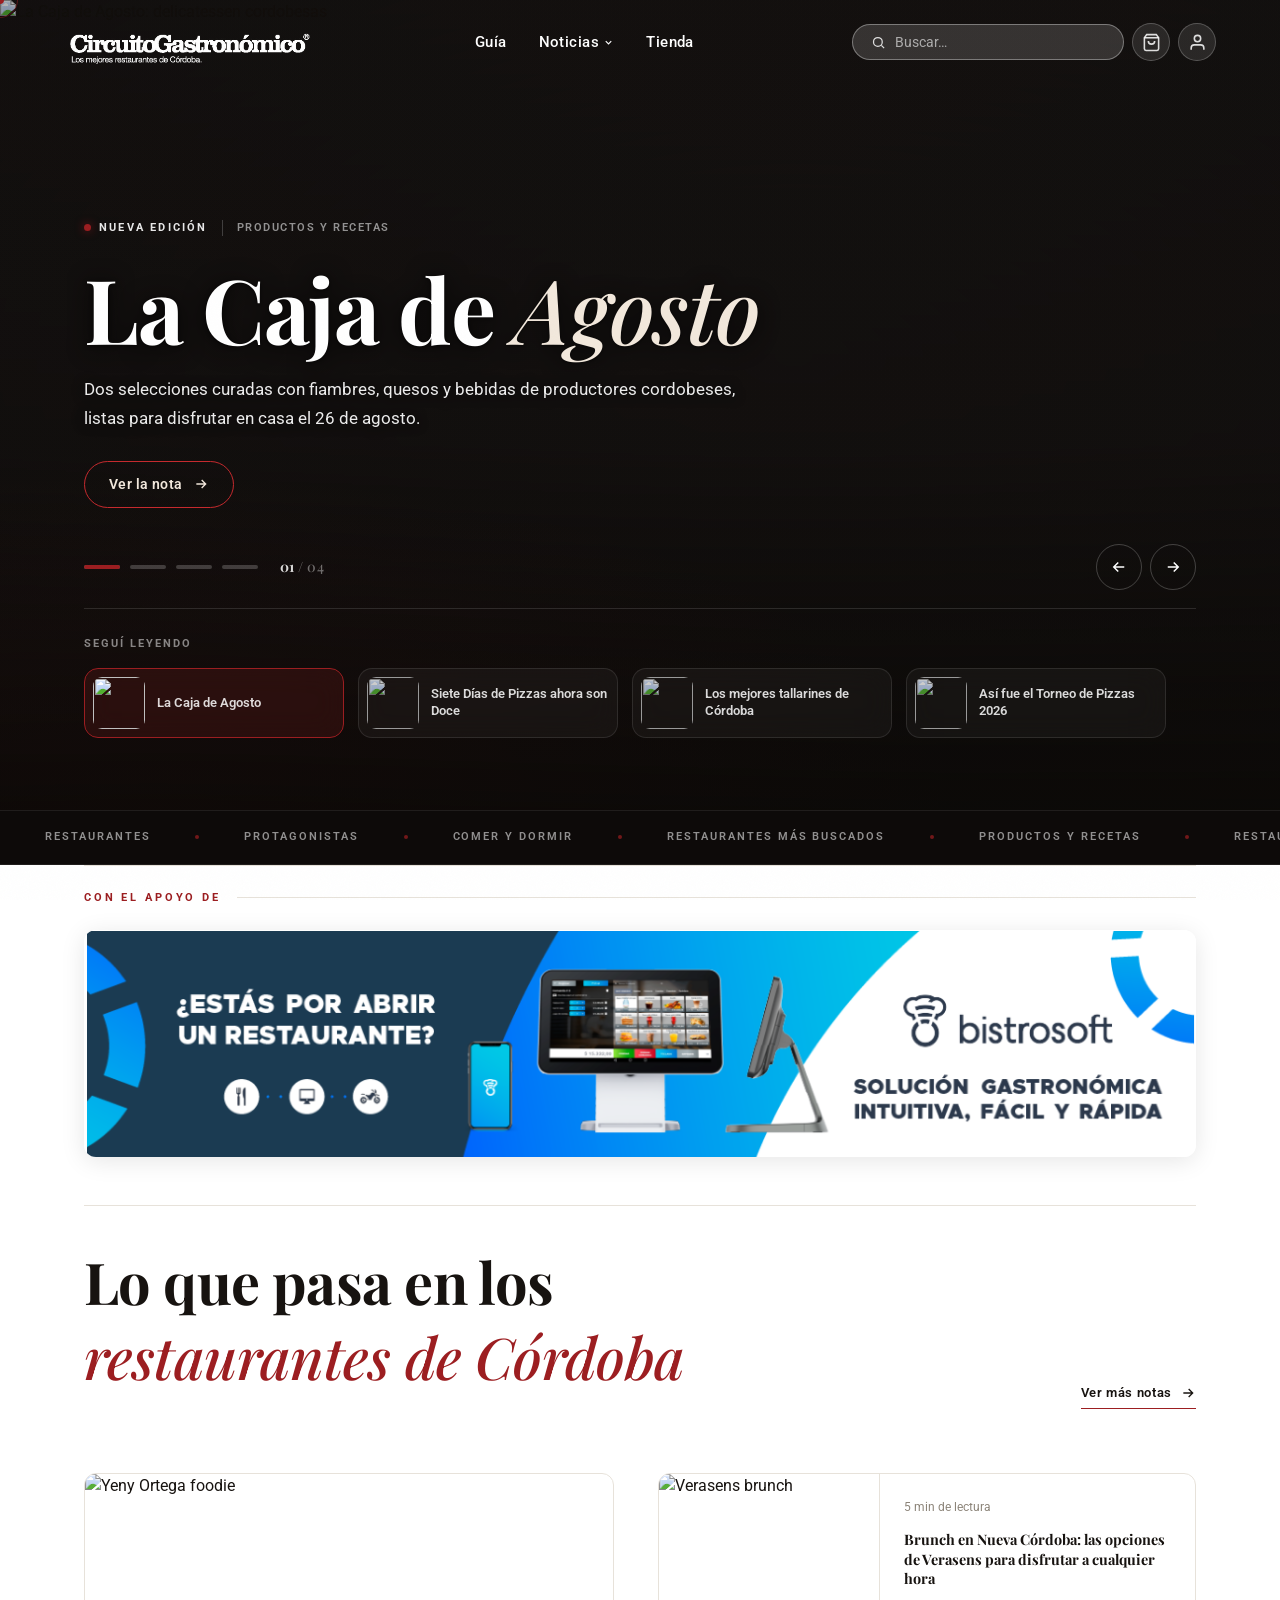
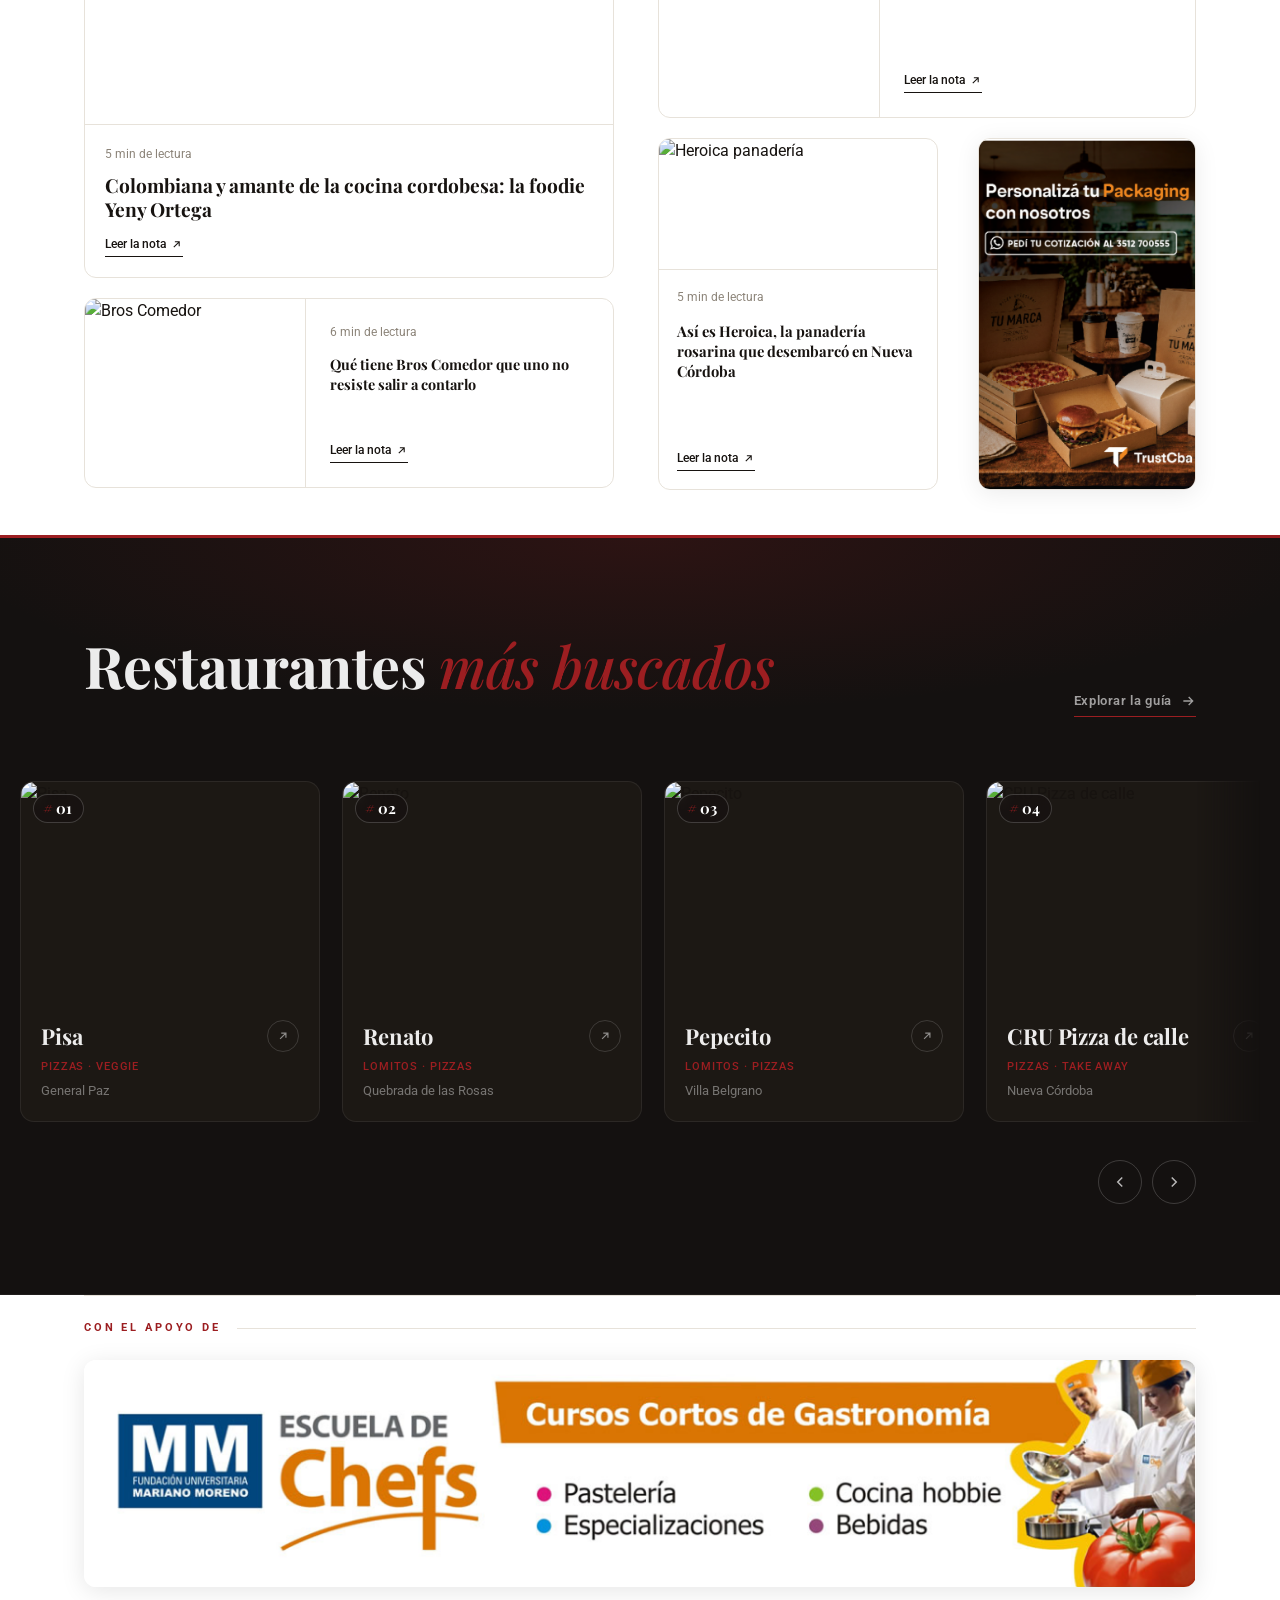
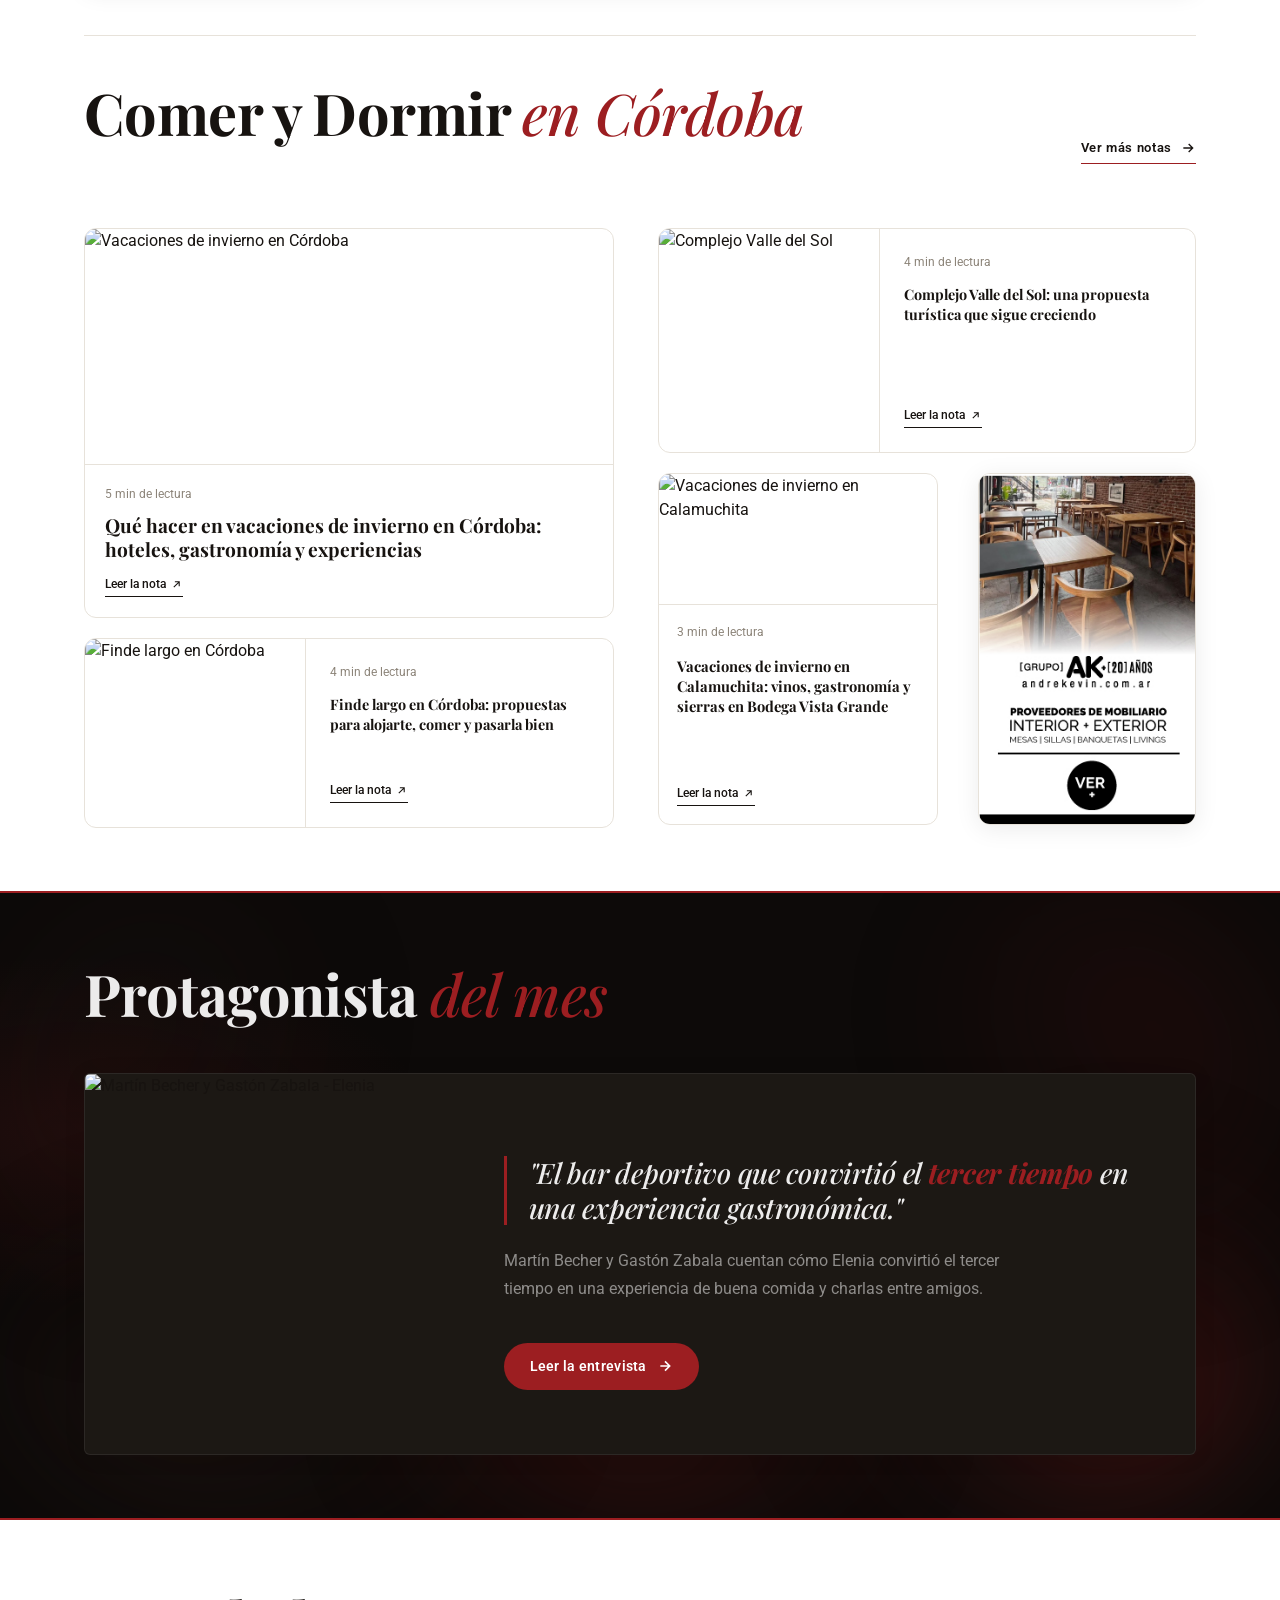
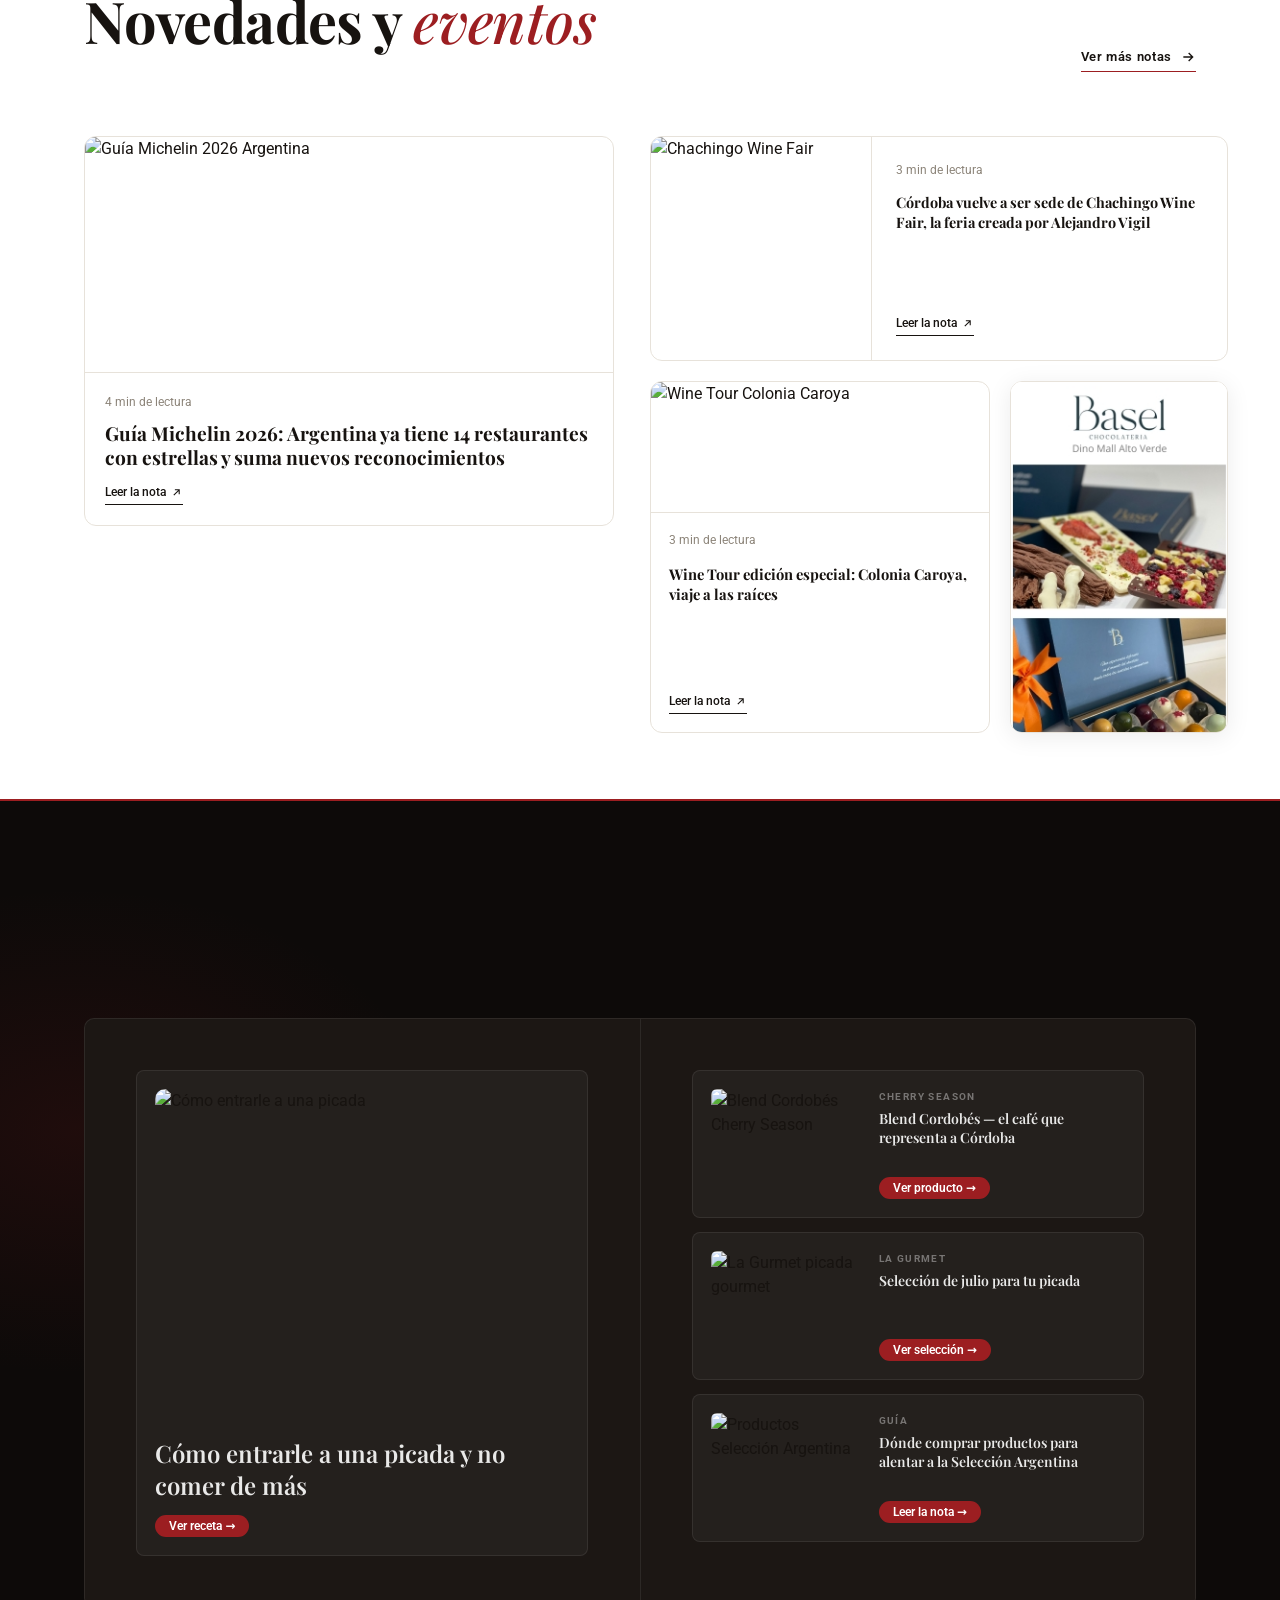
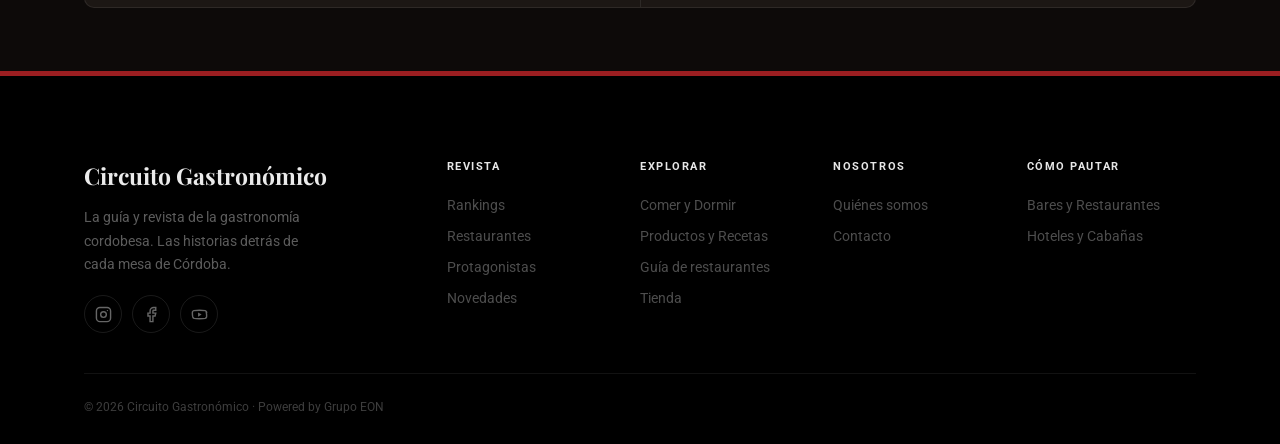
==== commit 7a18167b: "Agrego script de widget de feedback en category.html, index.html y single-post.html" ====
--- a/index.html
+++ b/index.html
@@ -1,6 +1,7 @@
 <!DOCTYPE html>
 <html lang="es-AR">
 <head>
+<script async type="module" src="https://feedback.grupoeon.com.ar/widget.js" data-eon-review="v6ge7g42d59h"></script>
 <meta charset="UTF-8">
 <meta name="viewport" content="width=device-width, initial-scale=1">
 <meta name="description" content="Circuito Gastronómico — la guía y revista digital de la gastronomía cordobesa. Rankings, restaurantes y protagonistas de Córdoba.">
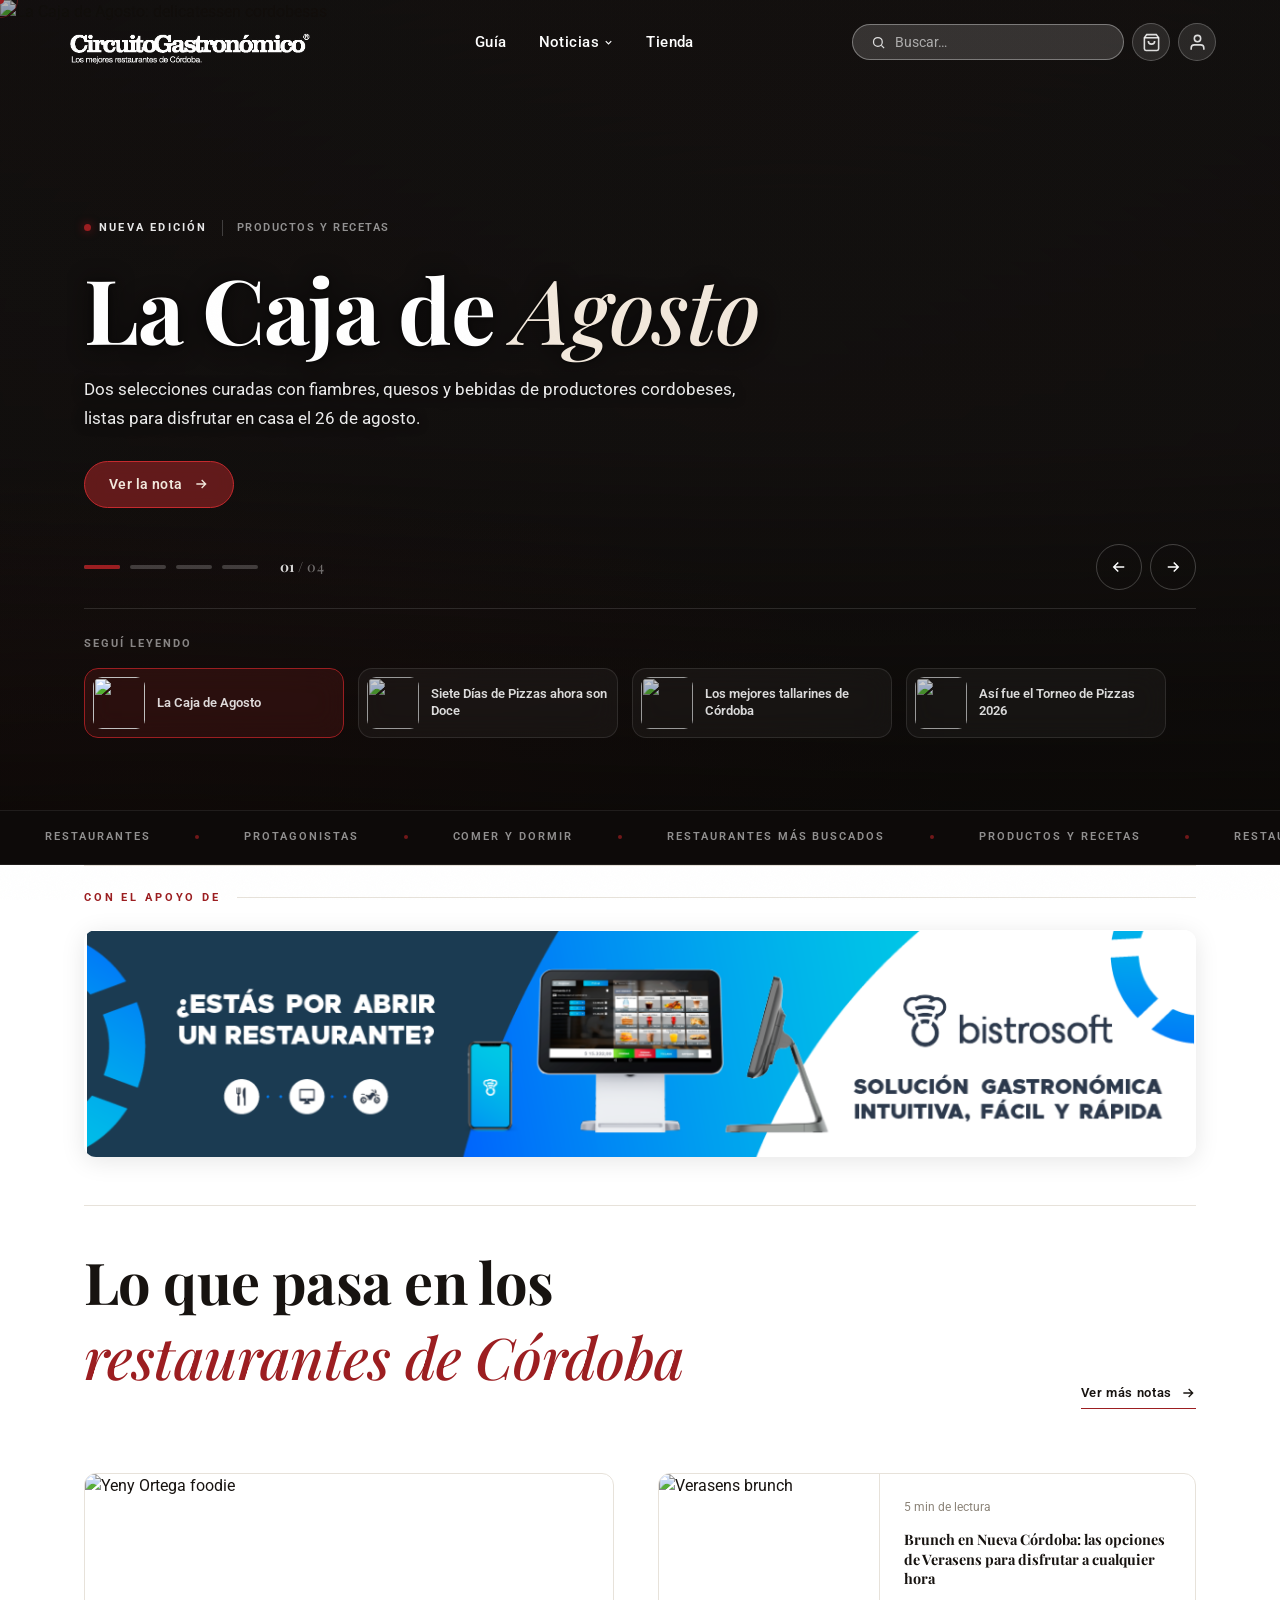
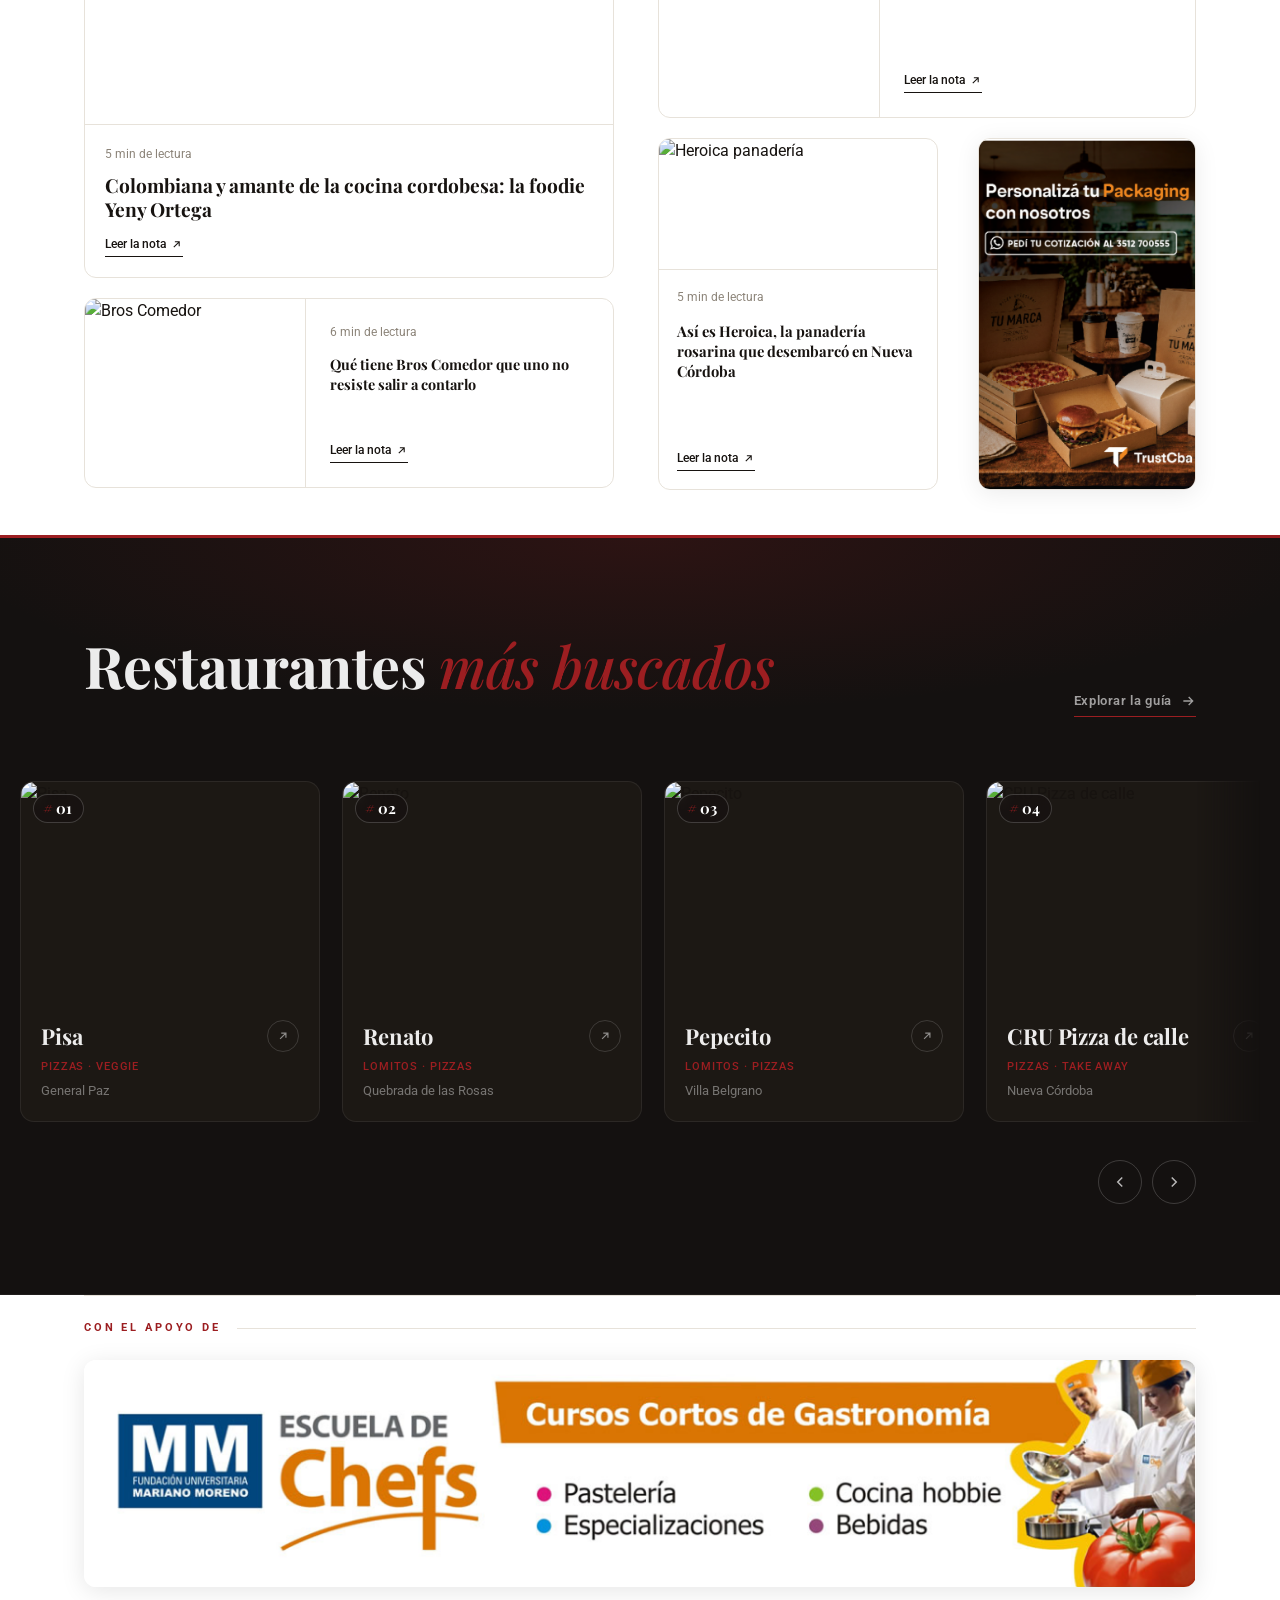
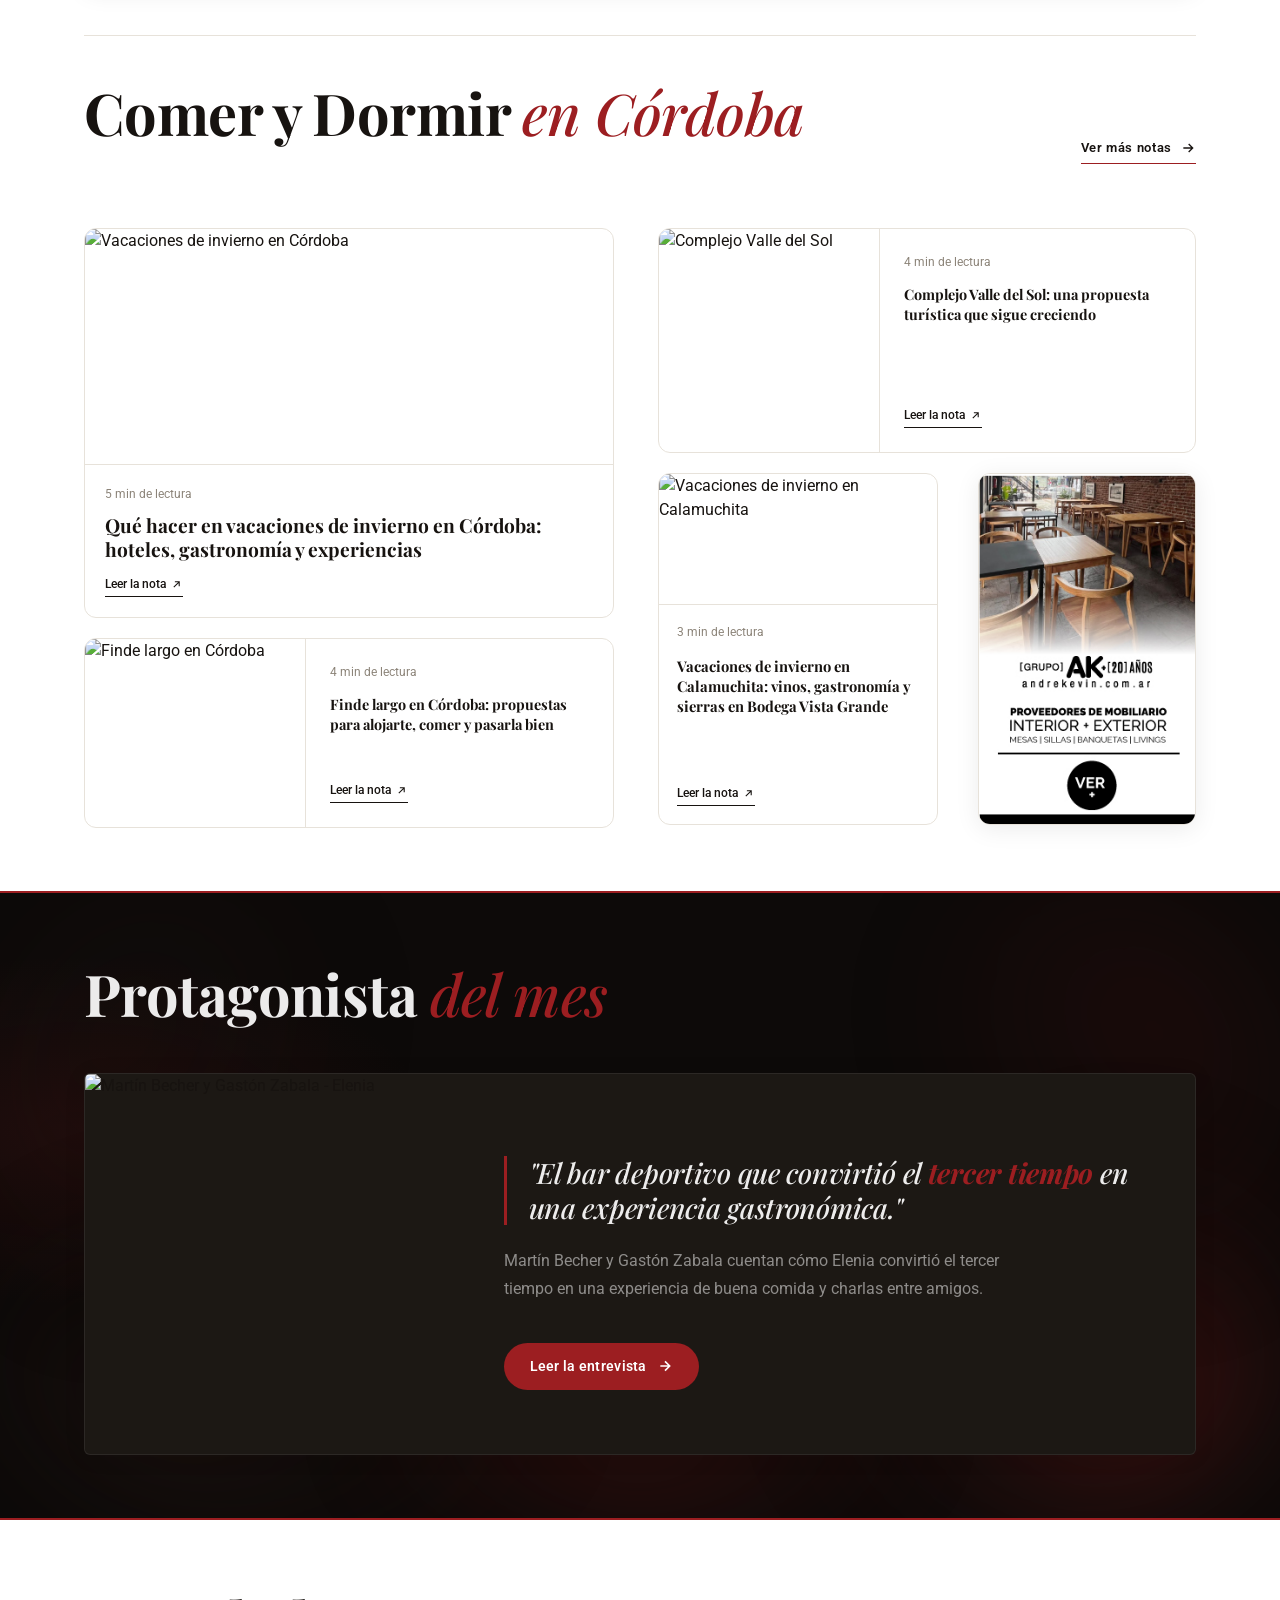
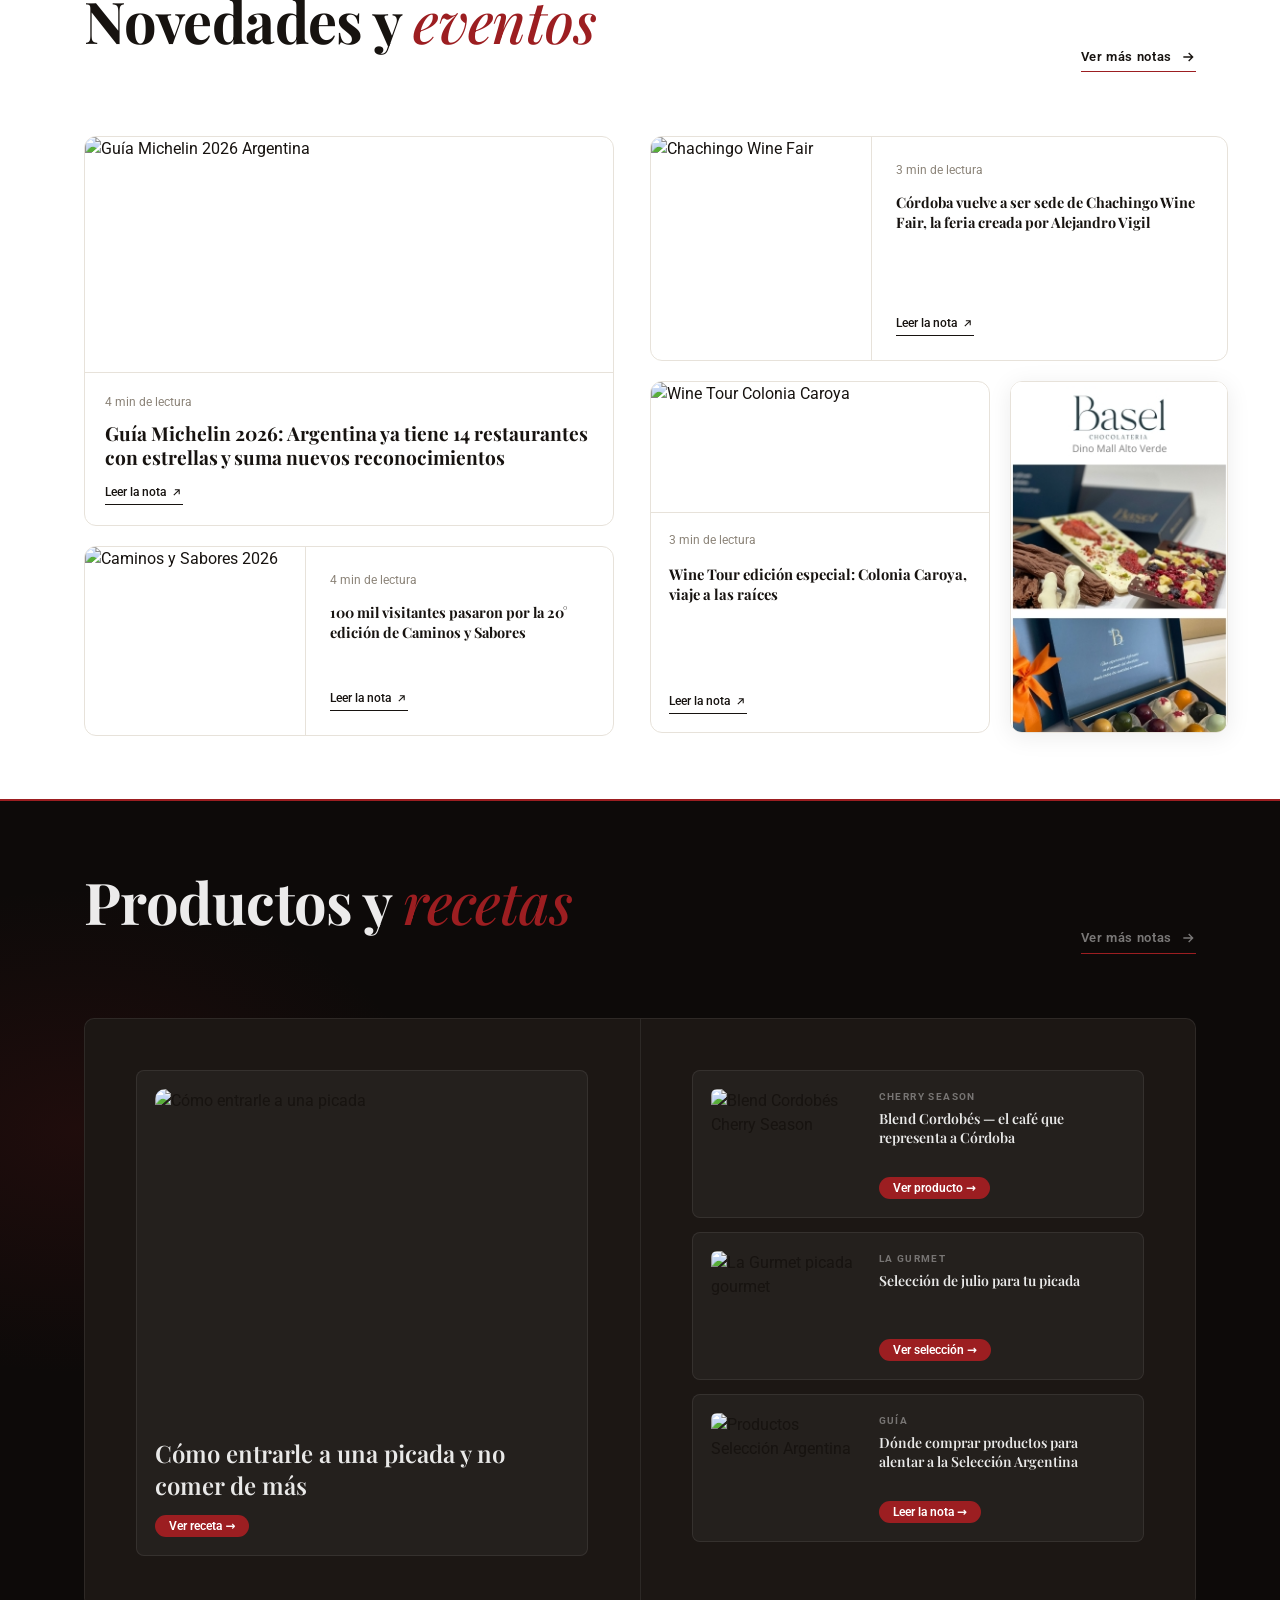
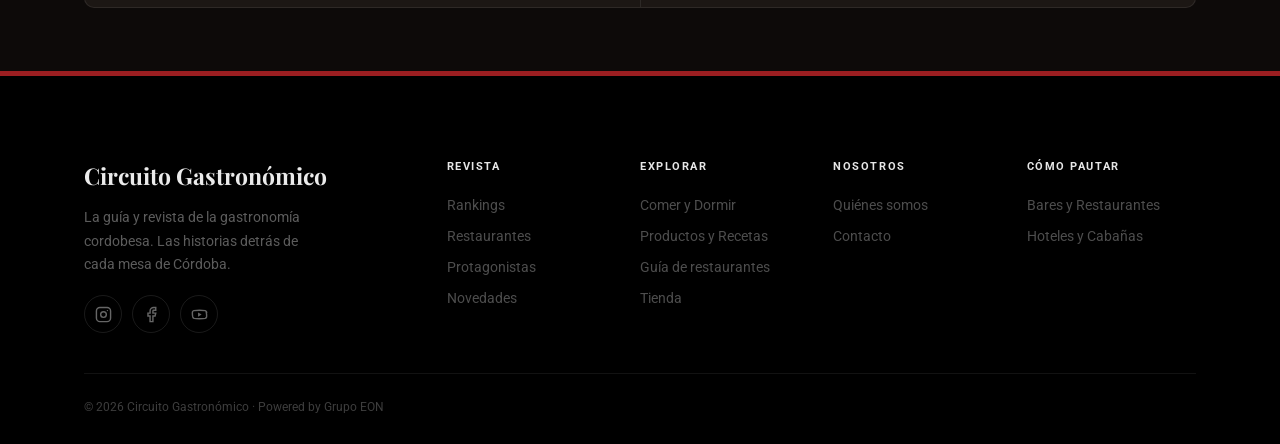
==== commit 42bc5103: "Actualiza enlaces en el marquee de index.html, mejora la cobertura del marquee en main.js y ajusta e" ====
--- a/index.html
+++ b/index.html
@@ -222,11 +222,11 @@
       <a href="#recetas">Productos y Recetas</a><i></i>
     </span>
     <span class="marquee-set" aria-hidden="true">
-      <span>Restaurantes</span><i></i>
-      <span>Protagonistas</span><i></i>
-      <span>Comer y Dormir</span><i></i>
-      <span>Restaurantes más buscados</span><i></i>
-      <span>Productos y Recetas</span><i></i>
+      <a href="#destacada">Restaurantes</a><i></i>
+      <a href="#protagonista">Protagonistas</a><i></i>
+      <a href="#gastronomia-argentina">Comer y Dormir</a><i></i>
+      <a href="#directorio">Restaurantes más buscados</a><i></i>
+      <a href="#recetas">Productos y Recetas</a><i></i>
     </span>
   </div>
 </div>
--- a/styles.css
+++ b/styles.css
@@ -536,7 +536,9 @@
   font-weight: 600;
   letter-spacing: .03em;
   color: #F2E8DC;
-  background: transparent;
+  background: rgba(198,42,46,.45);
+  backdrop-filter: blur(8px);
+  -webkit-backdrop-filter: blur(8px);
   padding: 12px 24px;
   border-radius: 100px;
   border: 1.5px solid #c62a2e;
